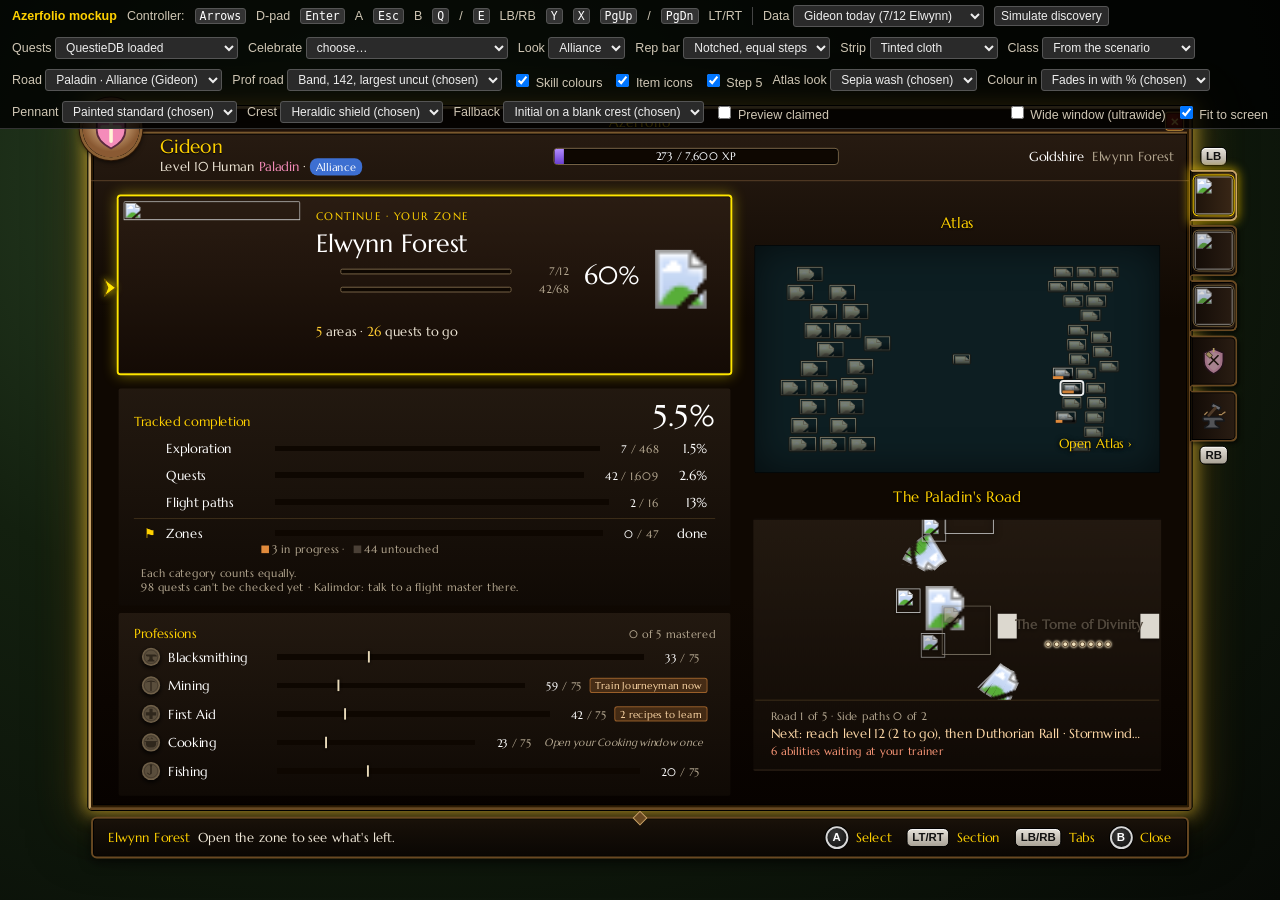
==== mockups/index.html @ a0bc27d3 "Phase 15 step 8: faction crests on the Reputation tab Owner chose the heraldic shield and the initia" ====
<!doctype html>
<html lang="en">
<head>
<meta charset="utf-8">
<meta name="viewport" content="width=device-width, initial-scale=1">
<title>Azerfolio Mockup</title>
<link rel="preconnect" href="https://fonts.googleapis.com">
<link href="https://fonts.googleapis.com/css2?family=Marcellus&display=swap" rel="stylesheet">
<link rel="stylesheet" href="style.css">
</head>
<body>
<div class="devbar">
  <strong>Azerfolio mockup</strong>
  <span>Controller:</span>
  <kbd>Arrows</kbd> D-pad <kbd>Enter</kbd> A <kbd>Esc</kbd> B <kbd>Q</kbd>/<kbd>E</kbd> LB/RB <kbd>Y</kbd> <kbd>X</kbd> <kbd>PgUp</kbd>/<kbd>PgDn</kbd> LT/RT
  <span class="sep"></span>
  <label>Data <select id="scenario">
    <option value="today">Gideon today (7/12 Elwynn)</option>
    <option value="almost">Gideon, 1 area left</option>
    <option value="veteran">Veteran (several zones done)</option>
    <option value="fresh">Brand-new character</option>
  </select></label>
  <button id="simulate">Simulate discovery</button>
  <label>Quests <select id="questMode"></select></label>
  <label>Celebrate <select id="celebrateSel">
    <option value="">choose…</option>
    <option value="explore">Area finished: Explored</option>
    <option value="quests">Every quest done</option>
    <option value="flights">Every flight path found</option>
    <option value="claim">Zone claimed</option>
    <option value="alert">Window closed: on-screen alert</option>
  </select></label>
  <label>Look <select id="lookSel"><option>Alliance</option><option>Horde</option></select></label>
  <label>Rep bar <select id="repBarSel"><option value="equal">Notched, equal steps</option><option value="true">Notched, true scale</option><option value="ladder">Ladder (round 2)</option></select></label>
  <label>Strip <select id="stripSel"><option value="cloth">Tinted cloth</option><option value="enamel">Tinted enamel</option><option value="line">Top line (round 1)</option></select></label>
  <label>Class <select id="classSel"><option value="data">From the scenario</option><option value="all">Every quest done</option><option value="unknown">Completion not known</option></select></label>
  <label>Road <select id="classRoad"></select></label>
  <label>Prof road <select id="profRoadSel"><option value="fit142">Band, 142, largest uncut (chosen)</option><option value="band">Band, 190, whole painting</option><option value="cover">Band, 190, cover (cut)</option><option value="old">Before: stat bar, 132</option></select></label>
  <label><input type="checkbox" id="profColours" checked> Skill colours</label>
  <label><input type="checkbox" id="profIcons" checked> Item icons</label>
  <label title="Phase 15 step 5: class steps by objective, folded Later / red Ready now, Gather zones by level"><input type="checkbox" id="step5" checked> Step 5</label>
  <label title="Phase 15 step 7: how an untouched Atlas zone looks">Atlas look <select id="atlasLookSel"><option value="sepia">Sepia wash (chosen)</option><option value="ink">Ink outline</option><option value="faded">Faded art</option><option value="grey">Before: grey photo</option></select></label>
  <label title="Phase 15 step 7: how colour comes in with the zone's %">Colour in <select id="atlasRampSel"><option value="ramp">Fades in with % (chosen)</option><option value="fill">Fills from the bottom</option><option value="step">All at once when touched</option></select></label>
  <label title="Phase 15 step 7: the claimed tile's mark">Pennant <select id="atlasPennantSel"><option value="painted">Painted standard (chosen)</option><option value="drawn">Drawn pennant</option><option value="text">Before: "Claimed"</option></select></label>
  <label title="Phase 15 step 8: faction crests on the Reputation tab, faction pages and the zone ledger">Crest <select id="crestSel"><option value="shield">Heraldic shield (chosen)</option><option value="seal">Enamel seal</option><option value="pennant">Hanging pennant</option><option value="before">Before: zone art</option></select></label>
  <label title="Phase 15 step 8: factions without a painted crest">Fallback <select id="crestFallbackSel"><option value="initial">Initial on a blank crest (chosen)</option><option value="kind">Place glyph on a blank crest</option></select></label>
  <label><input type="checkbox" id="claimPreview"> Preview claimed</label>
  <span class="right">
    <label><input type="checkbox" id="wideToggle"> Wide window (ultrawide)</label>
    <label><input type="checkbox" id="scaleToggle" checked> Fit to screen</label>
  </span>
</div>

<div class="stage" id="stage">
  <div class="window" id="window">
    <!-- Native Forever chrome (see DESIGN.md): PortraitFrameTemplate frame with portrait ring, title band
         and close button; the controller-focus glow; right-side tabs; a legend box below the frame. -->
    <div class="titlebar">
      <div class="portrait"><svg viewBox="0 0 64 64" aria-hidden="true"><defs><radialGradient id="pg" cx="50%" cy="40%"><stop offset="0" stop-color="#f6d6a8"/><stop offset="1" stop-color="#8a5a33"/></radialGradient></defs><circle cx="32" cy="32" r="32" fill="url(#pg)"/><path d="M32 12 L48 20 V34 C48 44 40 50 32 54 C24 50 16 44 16 34 V20 Z" fill="#f58cba" stroke="#5b2a3e" stroke-width="2"/><path d="M32 20 V46 M22 30 H42" stroke="#fff4d6" stroke-width="4" stroke-linecap="round"/></svg></div>
      <div class="title" id="winTitle">Azerfolio</div>
      <button class="close focusable" id="closeBtn" data-tip="<b>Close</b>Close Azerfolio." aria-label="Close">&#x2715;</button>
    </div>
    <header class="charheader">
      <div class="charinfo">
        <div class="charname" id="charName"></div>
        <div class="charline" id="charLine"></div>
      </div>
      <div class="xp"><div class="xpfill" id="xpFill"></div><span id="xpText"></span></div>
      <div class="charzone" id="charZone"></div>
    </header>

    <main class="content" id="content"></main>

    <nav class="sidetabs" id="tabs">
      <span class="glyph shoulder">LB</span>
      <button class="tab focusable" data-tab="overview" aria-label="Overview" data-tip="<b>Overview</b>Your progress at a glance.">
        <svg viewBox="0 0 40 40" aria-hidden="true"><rect x="5" y="7" width="30" height="26" rx="2" fill="#6b3d1e" stroke="#2a1608" stroke-width="2"/><path d="M20 10 C14 8 10 9 8 10 V30 C10 29 14 28 20 30 C26 28 30 29 32 30 V10 C30 9 26 8 20 10 Z" fill="#ead7ae" stroke="#5a3f24" stroke-width="1.5"/><path d="M20 10 V30" stroke="#8a6d2f" stroke-width="1.5"/><path d="M11 15 H17 M11 19 H17 M11 23 H16 M23 15 H29 M23 19 H29 M23 23 H28" stroke="#8a6d2f" stroke-width="1.2"/></svg>
      </button>
      <button class="tab focusable" data-tab="zones" aria-label="Zones" data-tip="<b>Zones</b>Every zone and its exploration.">
        <svg viewBox="0 0 40 40" aria-hidden="true"><path d="M6 10 L15 7 L25 10 L34 7 V30 L25 33 L15 30 L6 33 Z" fill="#d9c495" stroke="#4a3218" stroke-width="2" stroke-linejoin="round"/><path d="M15 7 V30 M25 10 V33" stroke="#8a6d2f" stroke-width="1.5"/><path d="M9 25 C13 20 17 24 21 18 C24 14 28 17 31 13" stroke="#9c4f17" stroke-width="2" fill="none" stroke-dasharray="3 2"/><circle cx="31" cy="13" r="2.5" fill="#c0392b"/></svg>
      </button>
      <button class="tab focusable" data-tab="reputation" aria-label="Reputation" data-tip="<b>Reputation</b>Every faction and how to raise it.">
        <svg viewBox="0 0 40 40" aria-hidden="true"><path d="M8 7 H32 L30 16 L33 33 L20 29 L7 33 L10 16 Z" fill="#7a1f1f" stroke="#2a0d08" stroke-width="2" stroke-linejoin="round"/><path d="M8 7 H32 L31 11 H9 Z" fill="#c9a24a" stroke="#4a3218" stroke-width="1"/><path d="M20 14 L25 19 L20 25 L15 19 Z" fill="#ffd24d" stroke="#6b4a10" stroke-width="1.2"/><path d="M11 30 L20 27 L29 30" stroke="#c9a24a" stroke-width="1.5" fill="none"/></svg>
      </button>
      <button class="tab focusable" data-tab="class" aria-label="Class" data-tip="<b>Class</b>Your class quest journey.">
        <svg viewBox="0 0 40 40" aria-hidden="true"><path d="M20 5 L32 10 V20 C32 28 26 33 20 36 C14 33 8 28 8 20 V10 Z" fill="#f58cba" stroke="#3a1424" stroke-width="2" stroke-linejoin="round"/><path d="M20 9 L28 12.5 V20 C28 26 24 29.5 20 32 C16 29.5 12 26 12 20 V12.5 Z" fill="#fff0d0" opacity=".25"/><path d="M14 13 L26 25 M26 13 L14 25" stroke="#2a1608" stroke-width="2"/><rect x="11" y="10" width="7" height="5" rx="1" transform="rotate(45 14.5 12.5)" fill="#e2bb4f" stroke="#4a3218"/><path d="M20 4 V9" stroke="#ffd24d" stroke-width="2"/></svg>
      </button>
      <button class="tab focusable" data-tab="professions" aria-label="Professions" data-tip="<b>Professions</b>Your professions: skill, ranks and recipes.">
        <svg viewBox="0 0 40 40" aria-hidden="true"><path d="M7 21 H27 C31 21 33 24 33 26 H22 V29 C22 31 25 32 27 33 V35 H9 V33 C11 32 14 31 14 29 V26 H9 C7 26 6 24 7 21 Z" fill="#6b6f78" stroke="#1d1f24" stroke-width="2" stroke-linejoin="round"/><path d="M19 4 L29 9 L27 13 L17 8 Z" fill="#8a8f99" stroke="#1d1f24" stroke-width="1.5"/><path d="M22 10 L14 19" stroke="#7a4a22" stroke-width="3.5" stroke-linecap="round"/><path d="M9 18 L12 15 M31 17 L34 15 M27 18 L30 18" stroke="#ffb347" stroke-width="1.6" stroke-linecap="round"/></svg>
      </button>
      <span class="glyph shoulder">RB</span>
    </nav>

    <footer class="legendbox">
      <div class="info" id="info"></div>
      <div class="hints" id="hints"></div>
    </footer>

    <div class="pointer" id="pointer" hidden><svg viewBox="0 0 16 22" aria-hidden="true"><path d="M2 2 L14 11 L2 20 L5.5 11 Z" fill="#ffe600" stroke="#6b5200" stroke-width="1.2" stroke-linejoin="round"/></svg></div>
    <div class="tooltip" id="tooltip" hidden></div>
    <div class="toast" id="toast" hidden></div>
  </div>
  <button class="reopen" id="reopen" hidden>Reopen Azerfolio (/azf)</button>
  <div class="gamealert" id="gamealert" hidden></div>
</div>

<script src="data.js"></script>
<script src="explored.js"></script>
<script src="atlas-rects.js"></script>
<script src="zone-art/index.js" onerror="window.AZF_ART = null"></script>
<script src="strip-art/paths.js" onerror="window.AZF_STRIP_PATHS = null"></script>
<script src="strip-art/roads.js" onerror="window.AZF_CLASS_ROADS = null"></script>
<script src="prof-data.js" onerror="window.AZF_PROFS = null"></script>
<script src="app.js"></script>
</body>
</html>
---- mockups/style.css ----
/* Azerfolio mockup, native Forever look (approved direction 2026-11-07).
   Chrome and colours are measured from the client's own frames (Reputation, WoWScrnShot_110726_165420);
   the Lua UI draws the real atlases listed in DESIGN.md. Fonts are web stand-ins for FRIZQT__. */
:root {
  --fs-xs: 12px; --fs-sm: 14px; --fs-md: 16px; --fs-lg: 20px; --fs-xl: 26px; --fs-xxl: 32px;
  --s1: 4px; --s2: 8px; --s3: 12px; --s4: 16px; --s6: 24px;
  --r-ctl: 4px; --r-card: 6px;

  /* Native frame (PortraitFrameTemplate, measured) */
  --frame-hi: #c9a46a;          /* bevel highlight */
  --frame-gold: #9b6d3c;        /* edge line */
  --frame-mid: #694922;
  --frame-dark: #2d1b03;
  --title-bg: #201209;          /* title band */
  --title-rule: #79582d;
  --pane: #0f0802;              /* UI-Character-Info-General-BG, centre */
  --pane-top: #2a1d13;          /* lighter top of the panes */
  --divider: #5a4128;           /* common-framedivider */
  --inset-edge: #4a3622;        /* common-insideframe */
  --row-head: #1f0e04;          /* common-button-list-collapseExpand */
  --row-head-edge: #6b4c2a;
  --row-hi: rgba(200, 196, 190, .22); /* row highlight (charactercreate linemouseover) */
  --bar-bg: #0e0701;            /* common-stat-bar-BG */
  --bar-edge: #7a6648;

  --wow-gold: #ffd100;          /* native gold text (1, 0.82, 0) */
  --focus: #ffe600;             /* GAMEPAD_SMARTNAV_CURSOR_COLOR */
  --white: #ffffff;
  --text: #f0e8d8;
  --dim: #b5a891;
  --faint: #8a7d68;

  /* State language */
  --st-complete: #ffcc33; --st-complete-2: #b8860b;
  --st-progress: #e08a3c; --st-progress-2: #9c4f17;
  --st-untouched: #4a4036; --st-untouched-light: #8f8270;
  --st-untracked: repeating-linear-gradient(45deg, #5b554c 0 5px, #3a362f 5px 10px);
  --grad-complete: linear-gradient(180deg, #fff3b0, var(--st-complete) 50%, var(--st-complete-2));
  --grad-progress: linear-gradient(180deg, #f5b56b, var(--st-progress) 55%, var(--st-progress-2));

  --alliance: #3d6fd1; --horde: #c0392b; --contested: #b08a2e; --unknown: #7d8794; --sanctuary: #3a8f6a; --fit: #4f9a3d;
  --font: "Marcellus", "Friz Quadrata", Georgia, serif;
  --win-w: 1160px;
}

* { box-sizing: border-box; }
html, body { margin: 0; height: 100%; }
body { background: radial-gradient(ellipse at 30% 20%, #2f4a2a 0%, #13200f 45%, #070a06 100%); color: var(--text); font-family: var(--font); overflow: hidden; }
button { font-family: inherit; }

/* ---------- Dev bar (mockup only) ---------- */
.devbar { position: fixed; top: 0; left: 0; right: 0; z-index: 50; display: flex; gap: 10px; align-items: center; flex-wrap: wrap;
  padding: 5px 12px; font: 12.5px "Segoe UI", sans-serif; background: rgba(0,0,0,.82); color: #cfc6b4; border-bottom: 1px solid #333; }
.devbar strong { color: var(--wow-gold); }
.devbar kbd { background: #333; border: 1px solid #555; border-radius: 3px; padding: 0 4px; font-size: 11.5px; color: #fff; }
.devbar .sep { width: 1px; height: 18px; background: #444; }
.devbar select, .devbar button { background: #2a2a2a; color: #eee; border: 1px solid #555; border-radius: 3px; font-size: 12px; padding: 2px 6px; cursor: pointer; }
.devbar .right { margin-left: auto; display: flex; gap: 10px; align-items: center; }
.stage { position: absolute; inset: 56px 0 0 0; display: flex; align-items: center; justify-content: center; }
.reopen { padding: 10px 16px; font: 16px var(--font); background: var(--title-bg); color: var(--wow-gold); border: 2px solid var(--frame-gold); border-radius: 6px; cursor: pointer; }

/* ---------- Window: PortraitFrameTemplate ---------- */
/* Edge: gold bevel line (3) + dark band (2), measured. Glow: gamepad-uiframemetal-largeportrait-focus,
   shown while the controller drives the window. */
.window { position: relative; width: var(--win-w); height: 740px; flex: none; display: grid; grid-template-rows: 24px 52px 1fr;
  background: linear-gradient(180deg, var(--pane-top) 0, var(--pane) 220px, var(--pane) 70%, #070200 100%);
  border: 3px solid var(--frame-gold); border-color: var(--frame-hi) var(--frame-mid) var(--frame-mid) var(--frame-hi); border-radius: 4px;
  box-shadow: inset 0 0 0 2px var(--frame-dark), inset 0 0 0 3px #000, 0 0 0 1px #000,
    0 0 18px 4px rgba(255, 214, 60, .55), 0 0 46px 10px rgba(255, 190, 40, .22), 0 20px 60px rgba(0,0,0,.8);
  transform-origin: center center; }
.window.compact { grid-template-rows: 24px 34px 1fr; }

.titlebar { position: relative; z-index: 6; display: flex; align-items: center; justify-content: center; height: 24px; margin: 2px 2px 0;
  background: var(--title-bg); border-bottom: 2px solid var(--title-rule); box-shadow: 0 1px 0 #000; }
.title { font: 15px var(--font); color: var(--wow-gold); text-shadow: 0 1px 1px #000; letter-spacing: .3px; }
/* RedButton-Exit: a small square red-gold close at the right end of the title band */
.close { position: absolute; right: 3px; top: 1px; width: 20px; height: 20px; padding: 0; cursor: pointer; display: grid; place-items: center;
  font-size: 12px; font-weight: 700; color: #ffd36b; background: radial-gradient(circle at 40% 35%, #b52a16, #5a0c04);
  border: 1px solid #d9a441; border-radius: 3px; box-shadow: inset 0 0 0 1px #3a0802; }
/* Portrait ring (UI-Frame-PortraitMetal-CornerTopLeft): overlaps the top-left corner */
.portrait { position: absolute; left: -14px; top: -14px; width: 66px; height: 66px; border-radius: 50%; overflow: hidden; z-index: 7;
  border: 3px solid #8a6034; box-shadow: 0 0 0 1px #2a1606, inset 0 0 0 1px #000, 0 2px 6px rgba(0,0,0,.7); background: #000; }
.portrait svg { width: 100%; height: 100%; display: block; }

/* Character strip (Azerfolio's own content, right of the portrait ring) */
.charheader { display: grid; grid-template-columns: auto 1fr auto; gap: var(--s6); align-items: center; padding: 0 var(--s4) 0 72px; overflow: hidden;
  border-bottom: 1px solid var(--divider); }
.charname { font: var(--fs-lg) var(--font); color: var(--wow-gold); line-height: 1.1; text-shadow: 0 1px 1px #000; }
.charline { font-size: var(--fs-sm); color: var(--text); }
.class-paladin { color: #f58cba; }
.xp { position: relative; height: 18px; width: 300px; justify-self: center; background: var(--bar-bg); border: 1px solid var(--bar-edge); border-radius: 4px; overflow: hidden; box-shadow: inset 0 0 0 1px #000; }
.xpfill { height: 100%; background: linear-gradient(180deg, #b48cff, #6a3fd0); }
.xp span { position: absolute; inset: 0; line-height: 16px; text-align: center; font-size: var(--fs-xs); color: #fff; text-shadow: 0 1px 1px #000; }
.charzone { text-align: right; font-size: var(--fs-sm); color: var(--dim); white-space: nowrap; }
.charzone b { font-weight: 400; color: var(--white); margin-right: var(--s2); }
.compact .charname, .compact .xp { display: none; }
.compact .charline::before { content: attr(data-name) "  ·  "; color: var(--wow-gold); }

/* ---------- Content panes ---------- */
.content { position: relative; overflow: hidden; margin: 0 5px 5px; color: var(--text); }
.scroll { position: absolute; inset: 0; overflow-y: auto; padding: var(--s4) var(--s6); scroll-behavior: smooth; }
/* MinimalScrollbar look */
.scroll::-webkit-scrollbar { width: 10px; }
.scroll::-webkit-scrollbar-track { background: rgba(0,0,0,.45); border-left: 1px solid #2a1d12; }
.scroll::-webkit-scrollbar-thumb { background: linear-gradient(90deg, #5a4128, #9b7a4a, #5a4128); border-radius: 5px; border: 2px solid rgba(0,0,0,.6); }
/* Section header: gold text with a fading bronze rule */
h2.section { font: var(--fs-md) var(--font); color: var(--wow-gold); margin: var(--s6) 0 var(--s2); display: flex; align-items: center; gap: var(--s3); text-shadow: 0 1px 1px #000; }
h2.section::after { content: ""; flex: 1; height: 1px; background: linear-gradient(90deg, var(--divider), transparent); }
h2.section:first-child { margin-top: 0; }
h2.section small { font-size: var(--fs-xs); color: var(--dim); }
.note { font-size: var(--fs-xs); color: var(--dim); font-style: italic; }
/* Inset panel (common-insideframe) */
.inset, .counter, .zonegroup, .activity, .minimap { background: rgba(0,0,0,.32); border: 1px solid var(--inset-edge); border-radius: var(--r-card); box-shadow: inset 0 1px 0 rgba(255,255,255,.04); }

/* ---------- State language ---------- */
.pips { display: flex; flex-wrap: wrap; gap: 3px; }
.pip { width: 10px; height: 10px; border-radius: 50%; background: var(--st-untouched); border: 1px solid rgba(0,0,0,.6); }
.pip.on { background: radial-gradient(circle at 35% 30%, #fff1a8, var(--st-complete) 45%, var(--st-complete-2)); border-color: #5a3f10; box-shadow: 0 0 4px rgba(255,204,51,.6); }
.pips.lg .pip { width: 14px; height: 14px; }
.pips.sm .pip { width: 8px; height: 8px; }
.pips.light .pip:not(.on) { background: var(--st-untouched-light); }
.pip.new { animation: pipPop .9s ease-out; }
@keyframes pipPop { 0% { transform: scale(2.2); box-shadow: 0 0 16px #fff6b0; } 100% { transform: scale(1); } }

/* Progress bar: common-stat-bar (dark well, bronze edge, rounded) */
.bar { position: relative; height: 12px; background: var(--bar-bg); border: 1px solid var(--bar-edge); border-radius: 4px; overflow: hidden; box-shadow: inset 0 0 0 1px #000; }
.bar > i { position: absolute; inset: 1px auto 1px 1px; background: var(--grad-progress); border-radius: 2px; }
.bar.complete > i { background: var(--grad-complete); }
.bar.unknown { background: var(--st-untracked); }
.bar.small { height: 9px; }

.stack { display: flex; gap: 2px; height: 12px; border-radius: 4px; overflow: hidden; background: #000; border: 1px solid var(--bar-edge); }
.stack i { display: block; height: 100%; }
.stack .c { background: var(--grad-complete); } .stack .p { background: var(--grad-progress); } .stack .u { background: #3d342a; }
.legend { display: flex; gap: var(--s3); flex-wrap: wrap; font-size: var(--fs-xs); color: var(--dim); }
.legend span { display: inline-flex; align-items: center; gap: var(--s1); }
.legend i { width: 12px; height: 12px; border-radius: 3px; display: inline-grid; place-items: center; border: 1px solid rgba(0,0,0,.6); font-style: normal; font-size: 9px; color: #3a2405; font-weight: 900; }
.legend .c { background: var(--st-complete); } .legend .c::after { content: "✓"; }
.legend .p { background: linear-gradient(90deg, var(--st-progress) 55%, var(--st-untouched) 55%); }
.legend .u { background: var(--st-untouched); } .legend .x { background: var(--st-untracked); }

.levelbar { position: relative; height: 8px; background: #2e261e; border: 1px solid #000; border-radius: 4px; }
.levelbar .range { position: absolute; top: 0; bottom: 0; background: #8a7348; border-radius: 4px; }
.levelbar .range.fit { background: #5aa548; }
.levelbar .me { position: absolute; top: -4px; width: 3px; height: 14px; background: #fff; border: 1px solid #000; border-radius: 2px; }

.fac { display: inline-flex; align-items: center; font-size: var(--fs-xs); padding: 0 6px; border-radius: 8px; color: #fff; white-space: nowrap; line-height: 18px; }
.fac.Alliance { background: var(--alliance); } .fac.Horde { background: var(--horde); } .fac.Contested { background: var(--contested); } .fac.Unknown { background: var(--unknown); } .fac.Sanctuary { background: var(--sanctuary); }
.fittag { font-size: var(--fs-xs); color: #fff; background: var(--fit); padding: 0 6px; border-radius: 8px; line-height: 18px; white-space: nowrap; }
.ribbon { position: absolute; top: var(--s2); left: -4px; z-index: 2; padding: 2px 12px 2px 8px; font: var(--fs-xs) var(--font); letter-spacing: .5px; text-transform: uppercase; color: #fff;
  background: linear-gradient(180deg, #4f9a3d, #2e6b22); box-shadow: 0 2px 4px rgba(0,0,0,.5); clip-path: polygon(0 0, 100% 0, 92% 50%, 100% 100%, 0 100%); }
.emblem { width: 30px; height: 30px; border-radius: 50%; background: radial-gradient(circle at 40% 35%, #fff3b0, #d4a017 60%, #7a5608); border: 2px solid #3a2405; display: grid; place-items: center; color: #3a2405; font-weight: 900; box-shadow: 0 0 10px rgba(255,209,0,.8); }

/* ---------- Overview (fits one screen) ---------- */
.overview { display: grid; grid-template-columns: 1.5fr 1fr; gap: var(--s6); }
.overview h2.section { margin-top: var(--s4); }
.col { display: flex; flex-direction: column; min-width: 0; }
.hero { display: grid; grid-template-columns: 190px 1fr auto; text-align: left; padding: 0; overflow: hidden; cursor: pointer; height: 164px;
  background: linear-gradient(180deg, #2a1c12, #140b05); color: var(--white); border: 1px solid var(--row-head-edge); border-radius: var(--r-card); box-shadow: inset 0 0 0 1px #000; }
.hero .art > :is(svg, img) { width: 100%; height: 100%; display: block; }
.hero .body { padding: var(--s3) var(--s4); display: flex; flex-direction: column; gap: var(--s2); min-width: 0; }
.hero .kicker { font-size: var(--fs-xs); color: var(--wow-gold); letter-spacing: 1px; text-transform: uppercase; }
.hero .zname { font: var(--fs-xl) var(--font); line-height: 1.05; }
.hero .left { font-size: var(--fs-sm); color: var(--text); }
.hero .left b { color: var(--st-complete); font-weight: 400; }
.hero .go { margin-top: auto; display: inline-flex; gap: var(--s2); align-items: center; font-size: var(--fs-sm); color: var(--wow-gold); }
.hero .score { padding: var(--s3) var(--s4) var(--s3) 0; display: flex; flex-direction: column; justify-content: center; align-items: flex-end; }
.hero .score b { font: var(--fs-xxl) var(--font); color: var(--white); line-height: 1; font-weight: 400; }
.hero .score span { font-size: var(--fs-xs); color: var(--dim); margin-top: var(--s1); }
.hero.done { border-color: var(--wow-gold); }
.goal { display: flex; gap: var(--s3); align-items: center; margin-top: var(--s3); padding: var(--s2) var(--s3); border-radius: var(--r-card); text-align: left; cursor: pointer; width: 100%;
  background: linear-gradient(90deg, rgba(255,209,0,.12), rgba(0,0,0,.25)); border: 1px solid var(--row-head-edge); border-left: 3px solid var(--st-complete-2); color: var(--text); font-size: var(--fs-sm); }
.goal b { font-weight: 400; color: var(--white); }
.goal .flag { font-size: var(--fs-xs); letter-spacing: 1px; text-transform: uppercase; color: var(--wow-gold); white-space: nowrap; }
.counter { display: block; width: 100%; text-align: left; padding: var(--s2) var(--s3); cursor: pointer; color: var(--text); }
.counter + .counter { margin-top: var(--s2); }
.counter h4 { margin: 0 0 var(--s2); display: flex; justify-content: space-between; align-items: baseline; font: var(--fs-sm) var(--font); color: var(--wow-gold); font-weight: 400; }
.counter h4 b { font: var(--fs-lg) var(--font); color: var(--white); }
.counter h4 b small { font-size: var(--fs-xs); color: var(--dim); }
.counter .legend { margin-top: var(--s2); }
.minimap { display: block; width: 100%; text-align: left; cursor: pointer; padding: var(--s3); color: var(--text); }
.minimap .grids { display: grid; grid-template-columns: 1fr 1fr; gap: var(--s4); }
.minimap .mg { display: grid; grid-template-columns: repeat(4, 1fr); grid-auto-rows: 10px; gap: 2px; }
.minimap .mg i { border-radius: 2px; background: #3d342a; border: 1px solid rgba(0,0,0,.6); }
.minimap .mg i.complete { background: var(--st-complete); border-color: #7a5608; }
.minimap .mg i.progress { background: linear-gradient(90deg, var(--st-progress) var(--p), #3d342a var(--p)); border-color: #5a2f0c; }
.minimap .mg i.here { outline: 2px solid var(--white); outline-offset: 0; }
.minimap .cap { display: flex; justify-content: space-between; margin-top: var(--s2); font-size: var(--fs-xs); color: var(--dim); }
.minimap .cap b { color: var(--wow-gold); font-weight: 400; }
.zonegroup { padding: var(--s2) var(--s3); }
.zonegroup + .zonegroup { margin-top: var(--s2); }
.zonegroup header { display: flex; justify-content: space-between; align-items: baseline; gap: var(--s3); margin-bottom: var(--s2); }
.zonegroup header b { font: var(--fs-md) var(--font); color: var(--white); font-weight: 400; }
.zonegroup header .why { font-size: var(--fs-xs); color: var(--dim); font-style: italic; }
.chips { display: flex; flex-wrap: wrap; gap: var(--s2); align-items: center; }
/* Small native button (common-button-square-gray look) */
.areachip { padding: 3px 10px; border-radius: var(--r-ctl); border: 1px solid #5f5141; background: linear-gradient(180deg, #2e261d, #1a140e); color: var(--text); font: var(--fs-sm) var(--font); cursor: pointer; box-shadow: inset 0 1px 0 rgba(255,255,255,.06); }
.areachip::before { content: "○ "; color: var(--st-progress); }
.activity { padding: var(--s2) var(--s3); }
.spark { display: grid; grid-template-columns: repeat(14, 1fr); gap: 3px; align-items: end; height: 36px; margin: var(--s2) 0 2px; }
.spark i { display: block; background: linear-gradient(180deg, var(--st-complete), var(--st-progress-2)); border-radius: 2px 2px 0 0; min-height: 2px; }
.spark i.zero { background: #3d342a; }
.sparklabels { display: flex; justify-content: space-between; font-size: var(--fs-xs); color: var(--dim); }
.sparklabels b { color: var(--white); font-weight: 400; }
.milestone { display: grid; grid-template-columns: 20px 1fr auto; gap: var(--s2); align-items: center; padding: var(--s1) 0; border-top: 1px solid rgba(255,255,255,.07); font-size: var(--fs-sm); }
.milestone:first-of-type { margin-top: var(--s2); }
.milestone b { font-weight: 400; color: var(--white); }
.milestone .icon { width: 20px; height: 20px; border-radius: 50%; background: radial-gradient(circle at 40% 35%, #ffe27a, #b07d10); border: 1px solid #5a3f10; display: grid; place-items: center; color: #3a2405; font-size: var(--fs-xs); }
.milestone.big .icon { background: radial-gradient(circle at 40% 35%, #fff6c8, #ffcc33 50%, #8a5a00); box-shadow: 0 0 8px rgba(255,204,51,.8); }
.milestone .txt { overflow: hidden; text-overflow: ellipsis; white-space: nowrap; }
.milestone time { font-size: var(--fs-xs); color: var(--dim); white-space: nowrap; }

/* ---------- Zones toolbar ---------- */
.toolbar { display: flex; gap: var(--s2); align-items: center; flex-wrap: wrap; padding: var(--s2) var(--s4); border-bottom: 1px solid var(--divider); background: rgba(0,0,0,.28); }
.seg { display: flex; border: 1px solid #5f5141; border-radius: var(--r-ctl); overflow: hidden; }
.seg button { background: linear-gradient(180deg, #2e261d, #1a140e); color: var(--text); border: 0; border-right: 1px solid #3d3328; padding: var(--s1) 9px; font: var(--fs-sm) var(--font); cursor: pointer; }
.seg button:last-child { border-right: 0; }
.seg button.on { background: linear-gradient(180deg, #5a3d1c, #3b2817); color: var(--wow-gold); box-shadow: inset 0 0 0 1px #9b6d3c; }
/* Dropdown (common-dropdown-textholder + a-button) */
.select { background: linear-gradient(180deg, #1c140d, #0d0805); color: var(--text); border: 1px solid #5f5141; border-radius: var(--r-ctl); padding: var(--s1) var(--s2); font: var(--fs-sm) var(--font); cursor: pointer; display: inline-flex; gap: var(--s1); align-items: center; }
.select b { color: var(--wow-gold); font-weight: 400; }
.select .arr { display: inline-grid; place-items: center; width: 16px; height: 16px; margin-left: 2px; border-radius: 3px; background: linear-gradient(180deg, #6b4a1c, #3b2810); border: 1px solid #b08a4a; color: var(--wow-gold); font-size: 10px; }
.search { display: inline-flex; align-items: center; gap: var(--s1); background: #0b0603; border: 1px solid #5f5141; border-radius: var(--r-ctl); padding: 2px var(--s2); color: var(--text); font: var(--fs-sm) var(--font); cursor: text; }
.search input { border: 0; outline: 0; background: transparent; font: inherit; width: 80px; color: var(--white); }
.search input::placeholder { color: var(--faint); }
.toolbar .spacer { flex: 1; }
.viewtoggle { display: flex; border: 1px solid #5f5141; border-radius: var(--r-ctl); overflow: hidden; }
.viewtoggle button { background: linear-gradient(180deg, #2e261d, #1a140e); color: var(--dim); border: 0; padding: var(--s1) var(--s3); font: var(--fs-sm) var(--font); cursor: pointer; }
.viewtoggle button.on { background: linear-gradient(180deg, #5a3d1c, #3b2817); color: var(--wow-gold); }
/* Owner (2026-11-14): the Zones and Reputation toolbars use the game's red panel buttons (as the
   Professions tab); the selected one keeps the hover highlight. The search box stays dark. */
.toolbar .seg, .toolbar .viewtoggle { border: 0; overflow: visible; gap: 4px; }
.toolbar .seg button, .toolbar .viewtoggle button, .toolbar .select, .toolbar .btn {
  background: linear-gradient(180deg, #8a2414, #4a0f08); color: var(--wow-gold); border: 1px solid #c99a4a; border-radius: var(--r-ctl);
  box-shadow: inset 0 0 0 1px #2a0602, 0 1px 2px #000; padding: 3px 8px; font: var(--fs-sm) var(--font); }
.toolbar .seg button:hover, .toolbar .seg button.on, .toolbar .viewtoggle button:hover, .toolbar .viewtoggle button.on,
.toolbar .select:hover, .toolbar .btn:hover {
  background: linear-gradient(180deg, #b23a22, #6a1a0e); box-shadow: inset 0 0 0 1px #2a0602, inset 0 0 8px rgba(255,220,140,.55), 0 1px 2px #000; color: #ffe9a8; }
.toolbar .select b { color: #fff; }
/* Phase 15 step 2 (review R11, owner chose A over text tabs): the selected toolbar button is
   pressed in (the button's own Down look), bright gold text and border, and a 2 px gold underline;
   hover only lights a button, it never looks selected. */
body :is(.toolbar .seg button, .toolbar .viewtoggle button, .pvtab.btn) { position: relative; }
body :is(.toolbar .seg button, .toolbar .viewtoggle button, .pvtab.btn):hover:not(.on) {
  background: linear-gradient(180deg, #a03020, #5a150b); box-shadow: inset 0 0 0 1px #2a0602, inset 0 0 6px rgba(255,220,140,.3), 0 1px 2px #000; color: #ffe9a8; }
body :is(.toolbar .seg button, .toolbar .viewtoggle button, .pvtab.btn).on {
  background: linear-gradient(180deg, #3a0a04, #5a160c); color: #ffd100; border-color: #ffd100;
  box-shadow: inset 0 2px 4px rgba(0,0,0,.75), inset 0 0 0 1px #2a0602; }
body :is(.toolbar .seg button, .toolbar .viewtoggle button, .pvtab.btn).on::after {
  content: ""; position: absolute; left: 4px; right: 4px; bottom: -5px; height: 2px; background: #ffd100; box-shadow: 0 0 4px rgba(255,209,0,.6); border-radius: 1px; }
.count { font-size: var(--fs-xs); color: var(--dim); }
.flyout { position: absolute; z-index: 25; min-width: 180px; padding: var(--s1); background: linear-gradient(180deg, #1c140d, #0b0603); border: 2px solid var(--frame-gold); border-radius: var(--r-card); box-shadow: 0 8px 24px rgba(0,0,0,.7); display: flex; flex-direction: column; gap: 2px; }
.flyout button { text-align: left; background: transparent; color: var(--text); border: 1px solid transparent; border-radius: var(--r-ctl); padding: var(--s2) var(--s3); font: var(--fs-sm) var(--font); cursor: pointer; }
.flyout button.on { color: var(--wow-gold); }
.flyout button.on::before { content: "✓ "; }

/* ---------- Zones catalogue ---------- */
/* Group header: common-button-list-collapseExpand row with gold text, sticky */
.group-h { position: sticky; top: calc(-1 * var(--s4) + 4px); z-index: 4; margin: var(--s4) 0 var(--s2); padding: 5px var(--s3);
  font: var(--fs-md) var(--font); color: var(--wow-gold); display: flex; align-items: center; gap: var(--s3);
  background: linear-gradient(180deg, #2a1608, var(--row-head)); border: 1px solid var(--row-head-edge); border-radius: 5px; box-shadow: 0 0 0 4px var(--pane), inset 0 1px 0 rgba(255,220,150,.08); }
.group-h:first-child { margin-top: 0; }
.group-h small { margin-left: auto; font-size: var(--fs-xs); color: var(--dim); }
.group-h::after { content: "−"; color: var(--wow-gold); font-size: var(--fs-md); }
.grid { display: grid; grid-template-columns: repeat(auto-fill, minmax(240px, 1fr)); gap: var(--s4); }
.zcard { position: relative; text-align: left; padding: 0; background: linear-gradient(180deg, #1f160e, #120b06); color: var(--white); border: 1px solid #5a4128; border-radius: var(--r-card); cursor: pointer; display: flex; flex-direction: column; transition: transform .12s; box-shadow: inset 0 0 0 1px #000; }
.zcard .art { position: relative; aspect-ratio: 16 / 5; overflow: hidden; border-radius: 5px 5px 0 0; }
.zcard .art svg, .zart { width: 100%; height: 100%; display: block; transition: filter .2s; }
.zart { object-fit: cover; object-position: center 50%; }
.zcard .badge { position: absolute; top: var(--s2); right: var(--s2); }
.zcard .body { padding: var(--s2) var(--s3) var(--s3); display: flex; flex-direction: column; gap: var(--s2); }
.zcard .top { display: flex; justify-content: space-between; align-items: baseline; gap: var(--s2); }
.zcard .name { font: var(--fs-md) var(--font); white-space: nowrap; overflow: hidden; text-overflow: ellipsis; }
.zcard .pct { font: var(--fs-md) var(--font); }
.zcard .meta { font-size: var(--fs-xs); color: var(--dim); display: flex; gap: var(--s2); align-items: center; }
.zcard .meta .n { margin-left: auto; }
.zcard.untouched .art > :is(svg, img) { filter: grayscale(.85) brightness(.7); }
.zcard.untouched .name { color: var(--dim); }
.zcard.progress { border-color: #9c5a24; box-shadow: inset 0 0 0 1px #000, inset 0 -3px 0 var(--st-progress); }
.zcard.progress .pct { color: var(--st-progress); }
.zcard.complete { border-color: var(--wow-gold); box-shadow: 0 0 12px rgba(255,209,0,.4); }
.zcard.complete .pct { color: var(--st-complete); }
.zcard.complete .art::after { content: ""; position: absolute; inset: 0; background: linear-gradient(115deg, transparent 35%, rgba(255,240,180,.45) 50%, transparent 65%); animation: shine 3.5s infinite; }
@keyframes shine { 0% { transform: translateX(-100%); } 60%, 100% { transform: translateX(100%); } }
.zcard.untracked .art > :is(svg, img) { filter: grayscale(1) brightness(.55); }
.zcard.untracked .art::before { content: ""; position: absolute; inset: 0; background: var(--st-untracked); opacity: .35; z-index: 1; }
.artlabel { position: absolute; right: 6px; bottom: 3px; font-size: 9px; color: rgba(255,255,255,.5); letter-spacing: .5px; z-index: 2; }

/* List rows: plain text rows on the pane; highlight bar when focused or selected (native list look) */
.rows { display: flex; flex-direction: column; gap: 2px; }
.zrow { display: grid; grid-template-columns: 64px 1.3fr 120px 1.6fr 56px; gap: var(--s3); align-items: center; text-align: left;
  background: transparent; color: var(--white); border: 0; border-left: 3px solid transparent; border-radius: var(--r-ctl); padding: var(--s1) var(--s3) var(--s1) var(--s1); cursor: pointer; font: var(--fs-sm) var(--font); }
.zrow .thumb { width: 64px; height: 36px; border-radius: 3px; overflow: hidden; box-shadow: 0 0 0 1px #000, 0 0 0 2px #4a3622; }
.zrow .thumb > :is(svg, img) { width: 100%; height: 100%; display: block; }
.zrow .zname { font: var(--fs-md) var(--font); display: flex; gap: var(--s2); align-items: center; }
.zrow .lv { display: flex; flex-direction: column; gap: 3px; font-size: var(--fs-xs); color: var(--dim); }
.zrow .pctcol { text-align: right; font: var(--fs-sm) var(--font); }
.zrow .areas { display: flex; flex-direction: column; gap: 2px; }
.zrow.untouched .thumb > :is(svg, img) { filter: grayscale(.85) brightness(.75); }
.zrow.untouched { color: var(--dim); }
.zrow.progress { border-left-color: var(--st-progress); }
.zrow.progress .pctcol { color: var(--st-progress); }
.zrow.complete { border-left-color: var(--st-complete); background: rgba(255,209,0,.07); }
.zrow.complete .pctcol { color: var(--st-complete); }
.zrow.complete .pctcol::before { content: "✓ "; }
.zrow.untracked { color: var(--faint); }
.zrow.untracked .thumb { background: var(--st-untracked); }
.zrow.untracked .thumb > :is(svg, img) { opacity: .35; }
.zrow.selected { background: var(--row-hi); }
.empty { text-align: center; padding: 60px 20px; color: var(--dim); }
.empty b { display: block; font: var(--fs-lg) var(--font); color: var(--wow-gold); margin-bottom: var(--s2); font-weight: 400; }

/* ---------- Atlas (Zones view): a dark map table ---------- */
.atlasview { display: grid; grid-template-columns: 1fr 1fr; gap: var(--s6); }
.continent h3 { margin: 0 0 var(--s2); font: var(--fs-md) var(--font); color: var(--wow-gold); font-weight: 400; }
.cgrid { display: grid; grid-template-columns: repeat(4, 1fr); grid-auto-rows: 34px; gap: var(--s1); padding: var(--s3); border-radius: var(--r-card);
  background: radial-gradient(ellipse at 50% 45%, #2a1f15, #120b06); border: 1px solid var(--inset-edge); box-shadow: inset 0 0 24px rgba(0,0,0,.7); }
.tile { position: relative; border-radius: var(--r-ctl); border: 1px solid #5f5141; font: var(--fs-sm)/15px var(--font); color: var(--text); cursor: pointer;
  padding: 0 var(--s2); overflow: hidden; text-align: left; background: #2b231b; transition: transform .12s; display: flex; align-items: center; }
.tile > i { position: absolute; inset: 0 auto 0 0; background: var(--grad-progress); opacity: .8; }
.tile > span { position: relative; text-shadow: 0 1px 1px #000; }
.tile.complete { background: var(--grad-complete); border-color: #7a5608; color: #2a1802; }
.tile.complete > span { text-shadow: none; }
.tile.complete > span::before { content: "✓ "; }
.tile.untouched { color: var(--dim); }
.tile.dim { opacity: .3; }
.tile.here { box-shadow: 0 0 0 2px var(--white); }
.tile.here > span::after { content: " ●"; font-size: 9px; vertical-align: middle; }
.unplaced { margin-top: var(--s3); display: flex; gap: var(--s2); flex-wrap: wrap; align-items: center; font-size: var(--fs-xs); color: var(--dim); }
.unplaced .tile { width: 130px; height: 30px; line-height: 28px; display: inline-block; }
.atlasfoot { margin-top: var(--s3); display: flex; justify-content: space-between; align-items: center; color: var(--dim); }

/* ---------- Zone detail ---------- */
.detail { position: absolute; inset: 0; display: grid; grid-template-rows: 124px 1fr; }
.detail-hero { position: relative; border-bottom: 2px solid var(--frame-mid); overflow: hidden; box-shadow: 0 1px 0 #000; }
.detail-hero > :is(svg, img) { width: 100%; height: 100%; display: block; }
.detail-hero .shade { position: absolute; inset: 0; background: linear-gradient(90deg, rgba(10,6,2,.85) 0%, rgba(10,6,2,.55) 45%, rgba(10,6,2,.25)); }
.detail-hero .back { position: absolute; top: var(--s2); left: var(--s6); z-index: 2; }
.detail-hero .info { position: absolute; left: var(--s6); right: var(--s6); bottom: var(--s3); display: grid; grid-template-columns: 1fr auto; gap: var(--s6); align-items: end; color: var(--white); }
.detail-hero h1 { margin: 0; font: var(--fs-xxl) var(--font); color: var(--wow-gold); text-shadow: 0 2px 4px #000; line-height: 1.1; font-weight: 400; }
.detail-hero .sub { font-size: var(--fs-sm); display: flex; gap: var(--s2); align-items: center; flex-wrap: wrap; }
.detail-hero .scorebox { text-align: right; display: flex; flex-direction: column; align-items: flex-end; gap: var(--s1); }
.detail-hero .bigpct { font: var(--fs-xxl) var(--font); text-shadow: 0 2px 4px #000; line-height: 1; }
.detail-hero .bigpct small { font-size: var(--fs-sm); color: var(--text); margin-left: var(--s2); }
/* Native red-gold panel button (128-RedButton) */
.btn { background: linear-gradient(180deg, #8a2414, #4a0f08); color: var(--wow-gold); border: 1px solid #c99a4a; border-radius: var(--r-ctl); padding: var(--s1) var(--s3); font: var(--fs-sm) var(--font); cursor: pointer; box-shadow: inset 0 0 0 1px #2a0602, 0 1px 2px #000; }
.btn.dark { background: linear-gradient(180deg, #2e261d, #1a140e); border-color: #8a7348; }
.detail-body { position: relative; display: grid; grid-template-columns: 1fr 440px; min-height: 0; }
.detail-body > .scroll { position: relative; inset: auto; height: 100%; }
.checklist { display: grid; grid-template-columns: 1fr 1fr; gap: var(--s2) var(--s3); }
.check { display: grid; grid-template-columns: 20px 1fr; gap: var(--s2); align-items: center; text-align: left; padding: var(--s2) var(--s3); border-radius: var(--r-ctl); cursor: pointer; font: var(--fs-sm) var(--font); }
.check .mark { width: 20px; height: 20px; border-radius: 50%; display: grid; place-items: center; font-size: var(--fs-xs); }
.check.todo { background: linear-gradient(180deg, #241a11, #160e08); border: 1px solid #6b4a28; color: var(--white); }
.check.todo .mark { border: 2px dashed var(--st-progress); }
.check.done { background: transparent; border: 1px solid transparent; color: var(--faint); }
.check.done .mark { background: radial-gradient(circle at 40% 35%, #ffe27a, #b07d10); color: #3a2405; border: 1px solid #5a3f10; }
.check.new { animation: flashNew 1.6s ease-out; }
/* Quest section (Phase 9 step 4): a major heading with the counts, a bar, the coverage note,
   then the To do / Locked / Not counted / Done / Not for this character sections. */
.majorhead { display: flex; align-items: baseline; gap: var(--s3); margin: var(--s6) 0 var(--s2); padding-top: var(--s4); border-top: 1px solid var(--divider); }
.majorhead h2 { margin: 0; font: var(--fs-lg) var(--font); color: var(--wow-gold); font-weight: 400; text-shadow: 0 1px 2px #000; }
.qscore { margin-left: auto; display: flex; align-items: baseline; gap: var(--s3); font-size: var(--fs-sm); color: var(--dim); }
.qscore b { font: var(--fs-lg) var(--font); color: var(--st-progress); font-weight: 400; }
.qbar { height: 8px; background: var(--bar-bg); border: 1px solid var(--bar-edge); border-radius: 2px; overflow: hidden; margin-bottom: var(--s2); }
.qbar i { display: block; height: 100%; background: var(--grad-progress); }
.qnote { font-size: var(--fs-xs); color: var(--dim); line-height: 1.5; }
.majorhead:first-child { margin-top: 0; padding-top: 0; border-top: 0; }
.majorhead .cicon, .catbar .cicon, .mline .cicon { display: inline-grid; place-items: center; width: 18px; height: 18px; border-radius: 50%; border: 1px solid var(--frame-gold); color: var(--wow-gold); font-size: 11px; flex: none; }
.qfoot .btn { white-space: nowrap; flex: none; }
.qfoot { display: flex; align-items: center; justify-content: space-between; gap: var(--s3); margin-top: var(--s4); padding-top: var(--s2); border-top: 1px solid var(--divider); }
/* Quest difficulty (the client's quest colours) */
.d-red { --qd: #ff2020; } .d-orange { --qd: #ff8040; } .d-yellow { --qd: #ffff00; } .d-green { --qd: #40c040; } .d-grey { --qd: #9d9d9d; }
.readygrid { display: grid; grid-template-columns: repeat(3, minmax(0, 1fr)); gap: var(--s2); }
.qchip { display: flex; align-items: center; gap: var(--s2); padding: 6px var(--s2); background: linear-gradient(180deg, #241a11, #160e08); border: 1px solid #6b4a28; border-radius: var(--r-ctl); color: var(--white); font: var(--fs-sm) var(--font); text-align: left; cursor: pointer; min-width: 0; }
.qchip .lvl { flex: none; width: 24px; height: 20px; display: grid; place-items: center; border-radius: 3px; background: #0e0701; border: 1px solid var(--qd); color: var(--qd); font-size: var(--fs-xs); }
.qchip .qn { white-space: nowrap; overflow: hidden; text-overflow: ellipsis; }
.story { margin: var(--s2) 0 var(--s3); }
.story.inner { margin: 0 0 var(--s2) var(--s6); }
.shead { display: flex; align-items: baseline; gap: var(--s3); font-size: var(--fs-sm); margin-bottom: var(--s1); }
.shead .sname { color: var(--white); }
.shead .scount { font-size: var(--fs-xs); color: var(--dim); }
.shead .scount b { color: var(--st-progress); font-weight: 400; }
.track { position: relative; display: flex; align-items: flex-start; width: max-content; max-width: 100%; }
.track:not(.singles)::before { content: ""; position: absolute; left: 38px; right: 38px; top: 15px; height: 2px; background: #5a4128; }
.track.singles { flex-wrap: wrap; row-gap: var(--s2); }
.tcol { display: flex; flex-direction: column; gap: var(--s1); width: 76px; flex: none; }
.qnode { position: relative; display: flex; flex-direction: column; align-items: center; gap: 2px; padding: 4px 2px; width: 76px; background: none; border: 1px solid transparent; border-radius: var(--r-ctl); cursor: pointer; font: var(--fs-xs) var(--font); color: var(--text); }
.qnode .dot { width: 22px; height: 22px; border-radius: 50%; display: grid; place-items: center; font-size: 11px; background: #1a120b; border: 2px solid var(--st-untouched-light); color: var(--st-untouched-light); }
.qnode .nl { line-height: 1.2; text-align: center; display: -webkit-box; -webkit-line-clamp: 2; -webkit-box-orient: vertical; overflow: hidden; }
.qnode.k-ready .dot { background: var(--grad-progress); border-color: var(--qd); box-shadow: 0 0 6px rgba(224,138,60,.6); }
.qnode.k-ready .nl { color: var(--white); }
.qnode.k-done .dot { background: radial-gradient(circle at 40% 35%, #ffe27a, #b07d10); border-color: #5a3f10; color: #3a2405; }
.qnode.k-done .nl { color: var(--faint); }
.qnode.k-locked .nl, .qnode.k-unknown .nl { color: var(--dim); }
.qnode.k-unavailable { opacity: .55; }
.storyfold { display: flex; align-items: center; gap: var(--s2); width: 100%; padding: 6px var(--s3); margin-bottom: var(--s1); background: transparent; border: 1px solid transparent; border-radius: var(--r-ctl); color: var(--faint); font: var(--fs-sm) var(--font); text-align: left; cursor: pointer; }
.storyfold .mark { width: 20px; height: 20px; border-radius: 50%; display: grid; place-items: center; font-size: var(--fs-xs); background: radial-gradient(circle at 40% 35%, #ffe27a, #b07d10); color: #3a2405; }
.storyfold .scount { margin-left: auto; font-size: var(--fs-xs); color: var(--dim); }
.storyfold .arr { width: 16px; text-align: center; color: var(--dim); }
.focused:is(.qnode, .qchip, .storyfold) { background-image: linear-gradient(90deg, rgba(220,215,205,.08), rgba(220,215,205,.28) 12%, rgba(220,215,205,.28) 88%, rgba(220,215,205,.08)); box-shadow: 0 0 0 1px rgba(255,230,0,.55); }
.focusinfo .state.k-ready { color: var(--st-progress); }
.focusinfo .state.k-done { color: var(--st-complete); }
.focusinfo .state:is(.k-locked, .k-unknown, .k-unavailable) { color: var(--dim); }
.focusinfo .facts { font-size: var(--fs-sm); color: var(--dim); }
/* Zone completion: per-category bars and the medallion (spec §7.7) */
.catbars { display: flex; flex-direction: column; gap: 4px; }
.catbar { display: grid; grid-template-columns: 18px 1fr 52px; gap: var(--s2); align-items: center; }
.catbar .cicon { width: 16px; height: 16px; font-size: 10px; }
.catbar .ctrack { height: 6px; background: var(--bar-bg); border: 1px solid var(--bar-edge); border-radius: 2px; overflow: hidden; }
.catbar .ctrack i { display: block; height: 100%; background: var(--grad-progress); }
.catbar.complete .ctrack i { background: var(--grad-complete); }
.catbar.complete .cicon { background: var(--st-complete); color: #3a2405; border-color: var(--st-complete-2); }
.catbar .cn { font-size: var(--fs-xs); color: var(--dim); text-align: right; }
.catbars.sm { gap: 2px; }
.catbars.sm .catbar { grid-template-columns: 16px 1fr 46px; }
.catbars.sm .ctrack { height: 5px; }
.catbar.na { min-height: 16px; }
.zrow .catbars { flex-direction: row; gap: var(--s3); width: 100%; }
.zrow .catbar { flex: 1 1 0; min-width: 0; grid-template-columns: 16px 1fr auto; gap: 6px; }
.medal { position: relative; flex: none; }
.medal svg { width: 100%; height: 100%; display: block; }
.medal .ring-bg { fill: none; stroke: rgba(0,0,0,.55); }
.medal .ring { fill: none; stroke: var(--st-progress); stroke-linecap: round; }
.medal .ring.complete { stroke: var(--st-complete); }
.medal .ring.untouched { stroke: transparent; }
.medal .mpct { position: absolute; inset: 0; display: grid; place-items: center; font: var(--fs-lg) var(--font); color: var(--white); text-shadow: 0 1px 3px #000; }
.medal.complete { border-radius: 50%; box-shadow: 0 0 18px rgba(255,204,51,.55); }
.medal.complete .mpct { color: var(--st-complete); font-size: var(--fs-xl); }
.detail-hero .scorebox { flex-direction: row; align-items: center; gap: var(--s3); padding: var(--s1) var(--s1) var(--s1) var(--s3); border-radius: 60px 56px 56px 60px; background: rgba(10,6,2,.62); }
.mlegend { display: flex; flex-direction: column; gap: 3px; font-size: var(--fs-xs); text-shadow: 0 1px 2px #000; }
.mline { display: flex; align-items: center; gap: 6px; color: var(--text); justify-content: flex-end; }
.mline .cicon { width: 16px; height: 16px; font-size: 10px; background: rgba(0,0,0,.5); }
.mline b { color: var(--white); font-weight: 400; }
.mline.complete b { color: var(--st-complete); }
.mline small { color: var(--dim); font-size: var(--fs-xs); }
.mline.off { color: var(--dim); }
/* Zone dashboard (Zone Detail overview) and category pages */
.detail-body.dash, .detail-body.full { grid-template-columns: 1fr; }
.dashgrid { display: grid; grid-template-columns: 300px 1fr; gap: var(--s6); align-items: stretch; min-height: 100%; }
.standard { display: flex; flex-direction: column; align-items: center; justify-content: center; gap: var(--s1); padding: var(--s4); border-radius: var(--r-card);
  background: radial-gradient(ellipse at 50% 40%, rgba(255,209,0,.08), transparent 65%), linear-gradient(180deg, rgba(0,0,0,.15), rgba(0,0,0,.35)); border: 1px solid var(--inset-edge); }
.standard svg { width: 100%; max-width: 220px; height: auto; max-height: 300px; }
.standard .spct { font: var(--fs-xxl) var(--font); color: var(--white); text-shadow: 0 2px 4px #000; line-height: 1; }
.standard.complete .spct { color: var(--st-complete); }
.standard .scap { font-size: var(--fs-sm); color: var(--dim); text-align: center; }
.standard.complete .scap { color: var(--wow-gold); }
.standard .snote { font-size: var(--fs-xs); color: var(--faint); text-align: center; font-style: italic; max-width: 240px; }
.tiles { display: flex; flex-direction: column; gap: var(--s3); }
.ctile { position: relative; display: flex; flex-direction: column; gap: var(--s2); text-align: left; padding: var(--s3) var(--s4); border-radius: var(--r-card); cursor: pointer;
  background: linear-gradient(180deg, #241a11, #140c06); border: 1px solid #6b4a28; color: var(--text); font: var(--fs-sm) var(--font); }
.ctile.complete { border-color: var(--st-complete-2); box-shadow: inset 0 0 0 1px rgba(255,204,51,.25); }
.ctile.na, .ctile.inert { background: rgba(0,0,0,.18); border-color: #3a2e22; cursor: default; }
.ctile .thead { display: flex; align-items: baseline; gap: var(--s2); }
.ctile .thead .cicon { align-self: center; }
.ctile .tname { font-size: var(--fs-md); color: var(--wow-gold); }
.ctile .tcount { margin-left: auto; font-size: var(--fs-lg); color: var(--white); }
.ctile .tcount small { font-size: var(--fs-sm); color: var(--dim); }
.ctile .tpct { width: 52px; text-align: right; font-size: var(--fs-lg); color: var(--st-progress); }
.ctile.complete .tpct { color: var(--st-complete); }
.ctile .tbar { height: 8px; background: var(--bar-bg); border: 1px solid var(--bar-edge); border-radius: 2px; overflow: hidden; }
.ctile .tbar i { display: block; height: 100%; background: var(--grad-progress); }
.ctile.complete .tbar i { background: var(--grad-complete); }
.ctile .tbody { display: flex; flex-direction: column; gap: var(--s1); }
.ctile .tline { font-size: var(--fs-sm); color: var(--text); }
.ctile .tline b { color: var(--white); font-weight: 400; }
.ctile .tline b[class*="d-"] { color: var(--qd); }
.ctile .dim, .ctile .tline.dim { color: var(--dim); }
.ctile .tstats { display: flex; gap: var(--s4); font-size: var(--fs-sm); color: var(--dim); }
.ctile .tstats b { color: var(--white); font-weight: 400; font-size: var(--fs-md); }
.ctile .tstats b.hot { color: var(--st-progress); }
.ctile .fnode { margin-right: var(--s3); color: var(--dim); }
.ctile .fnode.on { color: var(--st-complete); }
.ctile .topen { position: absolute; right: var(--s4); bottom: var(--s3); font-size: var(--fs-xs); color: var(--dim); display: flex; align-items: center; gap: 6px; }
.ctile .pips { margin: 2px 0; }
.focused.ctile { box-shadow: 0 0 0 2px rgba(255,230,0,.75), 0 0 14px rgba(255,230,0,.25); }
.detail.paged { grid-template-rows: 96px 1fr; }
.detail-hero .crumb { font-size: var(--fs-lg); color: var(--text); }
.detail-hero .pagescore { font: var(--fs-lg) var(--font); color: var(--text); display: flex; align-items: baseline; gap: var(--s3); }
.detail-hero .pagescore b { font: var(--fs-xxl) var(--font); color: var(--white); font-weight: 400; }
/* War banner (zone standard) */
.standard { position: relative; overflow: hidden; }
.standard .sbg { position: absolute; inset: 0; z-index: 0; }
.standard .sbg > :is(img, svg) { width: 100%; height: 100%; object-fit: cover; display: block; filter: saturate(.7) brightness(.42) blur(1.5px); transform: scale(1.06); }
.standard::after { content: ""; position: absolute; inset: 0; z-index: 0; background: radial-gradient(ellipse at 50% 45%, transparent 30%, rgba(8,5,2,.85) 100%); pointer-events: none; }
.standard > :not(.sbg) { position: relative; z-index: 1; }
.standard svg.warbanner { max-width: 230px; max-height: 320px; overflow: visible; }
.standard.untouched .sbg > * { filter: grayscale(.8) brightness(.35) blur(1.5px); }
.warbanner .hoist { animation: hoist 1.6s cubic-bezier(.22, .9, .25, 1) both; }
@keyframes hoist { from { transform: translateY(var(--drop)); } }
.warbanner .flutter { transform-box: view-box; transform-origin: 52px 30px; animation: flutter 3.2s ease-in-out infinite; }
@keyframes flutter { 0%, 100% { transform: skewY(0deg) scaleX(1); } 35% { transform: skewY(-1.6deg) scaleX(.985); } 70% { transform: skewY(.8deg) scaleX(.995); } }
.warbanner .tassel { transform-box: fill-box; transform-origin: 50% 0; animation: swing 2.4s ease-in-out infinite; }
@keyframes swing { 0%, 100% { transform: rotate(4deg); } 50% { transform: rotate(-5deg); } }
.warbanner .rays { transform-box: view-box; transform-origin: 114px 110px; animation: spin 30s linear infinite; }
@keyframes spin { to { transform: rotate(360deg); } }
.warbanner .spark { transform-box: fill-box; transform-origin: center; animation: twinkle 1.9s ease-in-out infinite; }
@keyframes twinkle { 0%, 100% { opacity: 0; transform: scale(.3); } 50% { opacity: 1; transform: scale(1); } }
.warbanner.mini .flutter { animation-duration: 4s; }
.zcard .badge.claimed { width: 30px; height: 38px; filter: drop-shadow(0 2px 3px #000); }
.zcard .badge.claimed svg { width: 100%; height: 100%; }
/* ---- Design round 2 (owner, 2026-11-08): painted standard, taller header, frame kit, icons ---- */
.detail:not(.paged) { grid-template-rows: 196px 1fr; }
.detail-hero .zscore { text-align: right; display: flex; flex-direction: column; align-items: flex-end; gap: 6px; padding: var(--s2) var(--s3);
  background: radial-gradient(ellipse at 70% 60%, rgba(10,6,2,.7), rgba(10,6,2,0) 75%); }
.detail-hero .zpct { font: 44px var(--font); line-height: 1; color: var(--white); text-shadow: 0 2px 6px #000; }
.detail-hero .zscore.progress .zpct { color: #ffd9a8; }
.detail-hero .zscore.complete .zpct { color: var(--st-complete); }
.detail-hero .zcats { display: flex; gap: var(--s4); font-size: var(--fs-sm); color: var(--text); text-shadow: 0 1px 2px #000; }
.detail-hero .zcats span { display: inline-flex; align-items: center; gap: 6px; }
.detail-hero .zcats .complete { color: var(--st-complete); }
.detail-hero .znote { font-size: var(--fs-xs); color: var(--dim); text-shadow: 0 1px 2px #000; }
.dashgrid { grid-template-columns: 236px 1fr; }
.standard { padding: 0; justify-content: flex-end; }
.standard svg.painted { position: absolute; inset: 8px; width: calc(100% - 16px); height: calc(100% - 16px); max-width: none; max-height: none; z-index: 1; }
.hero .score.mini svg.painted { position: static; inset: auto; }
/* Round 3 motion: the cloth sways, pivoting at the crossbar (an in-game Rotation animation);
   motes drift up and fade; claimed: slow rays and a glint on the finial. */
/* No cloth sway: the game's Rotation animation misbehaved on these textures (2026-11-08); the
   cloth stays still and streamers drift sideways (a Translation, as in game). */
.warbanner.painted .flutter2 { animation: none; }
.warbanner.painted .streamer { animation: none !important; } /* still, as in game (the drift misbehaved there) */
@keyframes sway { 0%, 100% { transform: rotate(0deg); } 30% { transform: rotate(-1.4deg); } 70% { transform: rotate(1deg); } }
.warbanner.painted .mote { animation: mote linear infinite; }
@keyframes mote { 0% { transform: translateY(0); opacity: 0; } 15% { opacity: .9; } 100% { transform: translateY(-150px); opacity: 0; } }
.warbanner.painted .prays { transform-box: view-box; transform-origin: 110px 150px; animation: spin 40s linear infinite; }
.warbanner.painted .glint { transform-box: fill-box; transform-origin: center; animation: twinkle 2.6s ease-in-out infinite; }
.standard .sbg .sbgi { position: absolute; inset: 0; transition: filter 1.2s ease-out; }
.standard .sbg .sbgi > :is(img, svg) { width: 100%; height: 100%; object-fit: cover; display: block; transform: scale(1.06); filter: none; }
/* Round 3 layout: three square tiles in a row, Next up below. */
.dashright { display: flex; flex-direction: column; gap: var(--s4); min-width: 0; }
.tiles.row3 { display: grid; grid-template-columns: repeat(3, minmax(0, 1fr)); gap: var(--s4); }
.tiles.row3 .ctile { min-height: 168px; padding: var(--s3); gap: 6px; }
.tiles.row3 .ctile .thead { flex-wrap: wrap; row-gap: 2px; }
.tiles.row3 .ctile .tcount { margin-left: 0; order: 3; flex-basis: 100%; font-size: var(--fs-xl); }
.tiles.row3 .ctile .tpct { order: 2; margin-left: auto; width: auto; }
.tiles.row3 .ctile .tstats { flex-direction: column; gap: 0; }
.tiles.row3 .ctile .tline { font-size: var(--fs-xs); }
.tiles.row3 .ctile .topen { right: var(--s3); bottom: var(--s2); }
.tiles.row3 .ctile .pips { flex-wrap: wrap; }
.nextup { position: relative; padding: 0 var(--s2) var(--s2); }
.nextup .plate { height: 40px; display: flex; align-items: center; justify-content: center; margin: 0 -8px var(--s2);
  border: solid transparent; border-width: 0 64px; border-image: url(chrome-art/plate-header.png) 0 19% fill / 0 64px stretch; }
.nextup .plate span { font: var(--fs-md) var(--font); color: var(--wow-gold); text-shadow: 0 1px 2px #000; }
.nextup .nlist { display: grid; grid-template-columns: repeat(auto-fill, minmax(260px, 1fr)); gap: 6px var(--s3); }
.nextup .nitem { display: grid; grid-template-columns: 22px 1fr; grid-template-rows: auto auto; column-gap: var(--s2); align-items: center; text-align: left;
  padding: 6px var(--s2); background: linear-gradient(180deg, rgba(36,26,17,.85), rgba(16,10,5,.9)); border: 1px solid #3a2e22; border-radius: var(--r-ctl);
  color: var(--white); font: var(--fs-sm) var(--font); cursor: pointer; }
.nextup .nitem img.cimg { grid-row: span 2; }
.nextup .nname { white-space: nowrap; overflow: hidden; text-overflow: ellipsis; }
.nextup .nname[class*="d-"] { color: var(--qd); }
.nextup .nsub { font-size: var(--fs-xs); color: var(--dim); }
.nextup .nempty { text-align: center; color: var(--dim); font-size: var(--fs-sm); padding: var(--s3); }
/* Zone reputation (Phase 11, round 2): a ledger under Next up, one line per faction. Not a
   completion category, so no state colours: the client's reaction colours (FACTION_BAR_COLORS). */
.repsec { position: relative; padding: 0 var(--s2) var(--s2); }
.rephead { display: flex; align-items: baseline; gap: var(--s3); padding: 0 var(--s1) 4px; margin-bottom: 6px; border-bottom: 1px solid rgba(255,209,0,.28); }
.rephead span { font: var(--fs-md) var(--font); color: var(--wow-gold); text-shadow: 0 1px 2px #000; }
.rephead small { margin-left: auto; font-size: var(--fs-xs); color: var(--faint); font-style: italic; }
.repsec .flist { display: flex; flex-direction: column; gap: 4px; }
.frep { --rt: #ffd24d; display: grid; grid-template-columns: minmax(0, 1fr) 76px 216px 120px; column-gap: var(--s3); align-items: center; text-align: left;
  padding: 5px var(--s3); min-height: 32px; background: linear-gradient(180deg, rgba(36,26,17,.85), rgba(16,10,5,.9)); border: 1px solid #3a2e22; border-radius: var(--r-ctl);
  color: var(--white); font: var(--fs-sm) var(--font); cursor: pointer; }
.frep.r1, .frep.r2 { --rt: #ff7a5c; } .frep.r3 { --rt: #ff8a3d; } .frep.r4 { --rt: #ffd24d; } .frep.r5, .frep.r6, .frep.r7, .frep.r8 { --rt: #4cd964; }
.frep .fwho { display: flex; flex-wrap: wrap; align-items: baseline; column-gap: var(--s3); row-gap: 0; min-width: 0; }
.frep .fname { white-space: nowrap; overflow: hidden; text-overflow: ellipsis; }
.frep .freact { color: var(--rt); text-shadow: 0 1px 1px #000; }
.frep .ftags { display: inline-flex; flex-wrap: wrap; column-gap: var(--s3); font-size: var(--fs-xs); }
.frep .ftags .unmet { color: var(--dim); font-style: italic; }
.frep .ftags .war { color: #ff5a4a; }
.frep .ftags .rival { color: #d9b77a; }
.frep .fnum { font-size: var(--fs-xs); color: var(--text); text-align: right; white-space: nowrap; }
.frep.unmet .fname { color: var(--text); }
/* The reaction ladder: eight equal steps in the reaction colours; the current step is taller. */
.ladder { display: grid; grid-template-columns: repeat(8, 1fr); gap: 2px; align-items: center; }
.ladder i { --c: #e6b300; position: relative; height: 8px; background: var(--bar-bg); border: 1px solid var(--bar-edge); border-radius: 2px; overflow: hidden; }
.ladder i.r1, .ladder i.r2 { --c: #cc4d38; } .ladder i.r3 { --c: #bf4500; } .ladder i.r4 { --c: #e6b300; } .ladder i.r5, .ladder i.r6, .ladder i.r7, .ladder i.r8 { --c: #00991a; }
.ladder i b { position: absolute; inset: 0 auto 0 0; background: linear-gradient(180deg, color-mix(in srgb, var(--c), #fff 25%), var(--c) 55%, color-mix(in srgb, var(--c) 70%, #000)); }
.ladder i.cur { height: 14px; border-color: color-mix(in srgb, var(--c), #fff 30%); box-shadow: 0 0 6px color-mix(in srgb, var(--c) 60%, transparent); }
.frep.unmet .ladder b { opacity: .55; }
.focused.frep { background-image: linear-gradient(90deg, rgba(220,215,205,.08), rgba(220,215,205,.28) 12%, rgba(220,215,205,.28) 88%, rgba(220,215,205,.08)); box-shadow: 0 0 0 1px rgba(255,230,0,.55); }
/* Painted ladder (art/prompts.md "Reputation ladder"), when process-art has produced the pieces:
   a bronze step housing per step, filled with the pale metal tinted by the reaction colour. */
body.repstep .ladder i { height: 14px; border: solid transparent; border-width: 2px 3px; border-radius: 0;
  border-image: url(chrome-art/frame-step.png) var(--step-slice, 20% 12%) fill / 2px 3px stretch; background: var(--bar-bg); background-clip: padding-box; }
body.repstep .ladder i.cur { height: 18px; box-shadow: none; filter: drop-shadow(0 0 4px color-mix(in srgb, var(--c) 70%, transparent)); }
body.repstep .ladder i b { inset: 0 auto 0 0; }
/* Multiply darkens (the pale fill isn't pure white), so the painted fill takes brighter tints
   of the same reaction colours; in Lua the same values go to SetVertexColor. */
body.repfill .ladder i.r1, body.repfill .ladder i.r2 { --c: #f0644a; } body.repfill .ladder i.r3 { --c: #f07018; }
body.repfill .ladder i.r4 { --c: #ffd21e; } body.repfill .ladder i.r5, body.repfill .ladder i.r6, body.repfill .ladder i.r7, body.repfill .ladder i.r8 { --c: #22d046; }
body.repfill .ladder i b { background: url(chrome-art/bar-fill-white.png) left center / auto 100% repeat-x, var(--c); background-blend-mode: multiply; }
body.repdiv .rephead { position: relative; border-bottom-color: transparent; padding-bottom: 8px; }
body.repdiv .rephead::after { content: ""; position: absolute; left: 0; right: 0; bottom: -4px; height: 12px; background: url(chrome-art/divider.png) center / 100% 100% no-repeat; pointer-events: none; }
/* Round 3: the notched reputation bar. A gilded housing (frame-bar) over a dark well; the fill
   runs through each reaction's colour (bar-fill-white tinted) up to your standing; notches with
   small gold diamond caps where the reaction changes, the next one lit; a bright marker at your
   position. Not completion language: no gold fill, no %. */
.repbar { --h: 22px; position: relative; display: block; height: var(--h); background: #0e0701; border: 1px solid #5a4128; border-radius: 3px; }
body.chrome .repbar { border: solid transparent; border-width: 6px 14px; border-radius: 0;
  border-image: url(chrome-art/frame-bar.png) var(--bar-slice) / 6px 14px stretch; background-clip: padding-box; }
.repbar .rtrack { position: absolute; inset: 0; width: auto; height: auto; margin: 0; padding: 0; background: none; }
.repbar i { --c: #ffd21e; position: absolute; top: 0; bottom: 0;
  background: url(chrome-art/bar-fill-white.png) left center / auto 100% repeat-x, var(--c); background-blend-mode: multiply; }
.repbar i.r1, .repbar i.r2, .repbar em.r1, .repbar em.r2 { --c: #f0644a; } .repbar i.r3, .repbar em.r3 { --c: #f07018; }
.repbar i.r4, .repbar em.r4 { --c: #ffd21e; }
.repbar i.r5, .repbar i.r6, .repbar i.r7, .repbar i.r8, .repbar em.r5, .repbar em.r6, .repbar em.r7, .repbar em.r8 { --c: #22d046; }
.frep.unmet .repbar i { opacity: .55; }
.repbar u { position: absolute; top: -4px; bottom: -4px; width: 2px; margin-left: -1px; background: linear-gradient(180deg, #8a6a1c, #3a2a10 50%, #8a6a1c); box-shadow: 0 0 0 1px rgba(0,0,0,.55); z-index: 1; }
.repbar u::before, .repbar u::after { content: ""; position: absolute; left: 50%; width: 5px; height: 5px; margin-left: -2.5px; transform: rotate(45deg); background: #8a6a1c; box-shadow: 0 0 0 1px rgba(0,0,0,.6); }
.repbar u::before { top: -3px; } .repbar u::after { bottom: -3px; }
.repbar u.past { background: linear-gradient(180deg, #c9a24a, #5a4120 50%, #c9a24a); } .repbar u.past::before, .repbar u.past::after { background: #c9a24a; }
.repbar u.next { background: linear-gradient(180deg, #ffe08a, #b88a2a 50%, #ffe08a); } .repbar u.next::before, .repbar u.next::after { background: #ffe08a; box-shadow: 0 0 5px rgba(255,220,120,.9); }
.repbar em { --c: #fff; position: absolute; top: -3px; bottom: -3px; width: 3px; margin-left: -1.5px; background: #fff; border-radius: 1px; z-index: 2;
  box-shadow: 0 0 0 1px rgba(0,0,0,.7), 0 0 7px 1px var(--c); }
.repsum .repbar { --h: 24px; }
#detailpane .repsec .frep { grid-template-columns: minmax(0, 1fr) 64px 148px 92px; column-gap: var(--s2); } /* wide split: narrower pane */
/* A faction's page: the summary line, then the quests here that raise it. */
.repsum.frep { cursor: default; margin-bottom: var(--s3); grid-template-columns: minmax(0, 1fr) 76px 260px 220px; padding: var(--s2) var(--s3); }
.repsum .fname { font-size: var(--fs-md); }
.rivalnote { margin: 0 0 var(--s3); color: #d9b77a; font-style: normal; }
.qchip.repq .amt { margin-left: auto; flex: none; font-size: var(--fs-xs); color: var(--dim); }
.qchip.repq.later .qn { color: var(--dim); }
/* ---- Reputation tab (Phase 12 proposal): the ledger for every faction, then a faction page. ---- */
.rephdr { position: relative; }
.repdist { display: grid; grid-template-columns: repeat(8, minmax(0, 1fr)) auto; gap: 4px; align-items: stretch; padding: var(--s2) var(--s6); border-bottom: 1px solid var(--divider); background: rgba(0,0,0,.18); }
.repdist .dcell { --c: #ffd21e; position: relative; display: flex; align-items: center; justify-content: center; gap: 6px; padding: 5px 4px 5px; min-height: 44px;
  border: 1px solid #4a3622; border-top: 3px solid var(--c); border-radius: 2px;
  background: linear-gradient(180deg, color-mix(in srgb, var(--c) 16%, transparent), rgba(0,0,0,.25)); font-size: var(--fs-xs); color: var(--text); }
.repdist .dtxt { display: flex; flex-direction: column; align-items: flex-start; line-height: 1.15; min-width: 0; }
.repdist .dcell b { font: var(--fs-lg) var(--font); color: var(--white); font-weight: 400; line-height: 1.1; }
.repdist .dcell.zero .dtxt, .repdist .dcell.zero .demb { opacity: .38; }
.repdist .dcell.zero .demb { filter: grayscale(.8); }
.repdist .dcell.zero { border-top-color: color-mix(in srgb, var(--c) 40%, #2a1d12); }
.repdist .dcell.r1, .repdist .dcell.r2 { --c: #f0644a; } .repdist .dcell.r3 { --c: #f07018; } .repdist .dcell.r4 { --c: #ffd21e; }
.repdist .dcell.r5, .repdist .dcell.r6, .repdist .dcell.r7 { --c: #22d046; } .repdist .dcell.r8 { --c: #ffc933; }
/* Reaction emblems: painted rep-<reaction> pieces, or stand-in glyphs in the same climbing metals. */
.demb { flex: none; width: 32px; height: 32px; object-fit: contain; filter: drop-shadow(0 1px 1px #000); }
.demb.standin { display: grid; place-items: center; font-size: 22px; line-height: 1; -webkit-background-clip: text; background-clip: text; color: transparent; }
.demb.m1 { background-image: linear-gradient(180deg, #6a4a3a, #2a1a14 60%, #7a3a1c); }  /* rusty black iron */
.demb.m2 { background-image: linear-gradient(180deg, #8a8580, #3a3632 60%, #5a5550); }  /* dark iron */
.demb.m3 { background-image: linear-gradient(180deg, #a07a4a, #5a3e20 60%, #7a5a34); }  /* worn bronze */
.demb.m4 { background-image: linear-gradient(180deg, #c99a5a, #7a5428 60%, #a8783e); }  /* bronze */
.demb.m5 { background-image: linear-gradient(180deg, #f0c080, #a06a30 60%, #d89a54); }  /* polished bronze */
.demb.m6 { background-image: linear-gradient(180deg, #f4f4f8, #9aa0aa 60%, #d0d4dc); }  /* silver */
.demb.m7 { background-image: linear-gradient(180deg, #ffffff, #b8c0cc 55%, #eef2f8); }  /* bright silver */
.demb.m8 { background-image: linear-gradient(180deg, #fff2b0, #e0a020 55%, #ffd860); filter: drop-shadow(0 0 4px rgba(255,200,60,.7)); } /* gold */
/* Painted plaque (frame-plaque) when it exists; the reaction colour stays on the top edge. */
body.plaque .repdist .dcell { border: solid transparent; border-width: 5px 7px; border-radius: 0;
  border-image: url(chrome-art/frame-plaque.png) var(--plaque-slice, 14% 8%) fill / 5px 7px stretch; background: none; }
body.plaque .repdist .dcell::before { content: ""; position: absolute; left: 4px; right: 4px; top: 0; height: 3px; background: var(--c); box-shadow: 0 0 6px color-mix(in srgb, var(--c) 60%, transparent); }
body.plaque .repdist .dcell.zero::before { opacity: .35; }
/* Round 2 (owner: "don't like the bare background"): the plaque's inside is a painted fill,
   tinted with the reaction colour instead of the line along the top. One colourless painted
   piece (plaque-fill-cloth or plaque-fill-enamel, art/prompts.md) multiplied by the colour,
   like bar-fill-white; in Lua SetVertexColor. Dark enough that white numbers read; edges
   vignetted so the bronze frame stays the edge. Empty cells: the tint fades to grey.
   CSS stand-ins below until the art exists. */
body:is(.strip-cloth, .strip-enamel) .repdist .dcell::before { display: none; }
body:is(.strip-cloth, .strip-enamel) .repdist .dcell { --t: color-mix(in srgb, var(--c) 46%, #140c06); }
body:is(.strip-cloth, .strip-enamel) .repdist .dcell.zero { --t: color-mix(in srgb, var(--c) 12%, #1a140e); }
body:is(.strip-cloth, .strip-enamel) .repdist .dcell .dtxt b { text-shadow: 0 1px 2px #000, 0 0 6px rgba(0,0,0,.8); }
body:is(.strip-cloth, .strip-enamel) .repdist .dcell .dtxt { color: #e8dcc4; text-shadow: 0 1px 2px #000; }
/* Cloth stand-in: a fine woven heraldic damask (diagonal weave + small diamond motif), tinted. */
body.strip-cloth .repdist .dcell { background:
    radial-gradient(ellipse at 50% 45%, transparent 35%, rgba(0,0,0,.55) 100%),
    radial-gradient(circle at 50% 50%, rgba(255,255,255,.07) 0 2px, transparent 2.5px) 0 0 / 12px 12px,
    radial-gradient(circle at 50% 50%, rgba(0,0,0,.18) 0 2px, transparent 2.5px) 6px 6px / 12px 12px,
    repeating-linear-gradient(45deg, rgba(255,255,255,.035) 0 1px, transparent 1px 3px),
    repeating-linear-gradient(-45deg, rgba(0,0,0,.12) 0 1px, transparent 1px 3px),
    var(--t); background-clip: padding-box; }
/* Enamel stand-in: glossy fired enamel, a soft highlight top left, mottled depth, darker rim. */
body.strip-enamel .repdist .dcell { background:
    radial-gradient(ellipse at 30% 15%, rgba(255,255,255,.22), transparent 45%),
    radial-gradient(circle at 75% 70%, rgba(0,0,0,.25), transparent 40%),
    radial-gradient(circle at 20% 80%, rgba(255,255,255,.06), transparent 30%),
    radial-gradient(ellipse at 50% 50%, transparent 40%, rgba(0,0,0,.6) 100%),
    linear-gradient(180deg, color-mix(in srgb, var(--t), #fff 10%), var(--t) 60%, color-mix(in srgb, var(--t), #000 30%));
  background-clip: padding-box; }
/* Painted fills, when process-art has produced them. */
body.strip-cloth.fill-cloth .repdist .dcell { background: radial-gradient(ellipse at 50% 45%, transparent 35%, rgba(0,0,0,.5) 100%),
    url(chrome-art/plaque-fill-cloth.png) center / cover, var(--t); background-blend-mode: normal, multiply, normal; background-clip: padding-box; }
body.strip-enamel.fill-enamel .repdist .dcell { background: radial-gradient(ellipse at 50% 50%, transparent 40%, rgba(0,0,0,.5) 100%),
    url(chrome-art/plaque-fill-enamel.png) center / cover, var(--t); background-blend-mode: normal, multiply, normal; background-clip: padding-box; }
/* Exalted is gold (owner, 2026-11-09: gold isn't only for completion; important non-completable
   states may use it). Overrides the green of Friendly and up for reaction 8 only. */
.frep.r8 { --rt: #ffd24d; }
.repbar i.r8, .repbar em.r8, .repbar b.ghost.r8 { --c: #ffc933 !important; }
.freact-big.r8 { color: #ffd24d !important; }
.reach b.r8 { color: #ffd24d; }
.repdist .dsum { display: flex; flex-direction: column; justify-content: center; gap: 2px; padding-left: var(--s4); font-size: var(--fs-sm); color: var(--text); white-space: nowrap; }
.repdist .dsum b { color: var(--wow-gold); font-weight: 400; }
.frep.tabrow { grid-template-columns: 56px minmax(0, 1fr) 76px 260px 128px; min-height: 40px; padding: 4px var(--s3) 4px 4px; }
.fthumb { width: 56px; height: 30px; border-radius: 3px; overflow: hidden; box-shadow: 0 0 0 1px #000, 0 0 0 2px #4a3622; display: block; }
.fthumb > :is(svg, img) { width: 100%; height: 100%; display: block; object-fit: cover; }
.fthumb.glyph-k { display: grid; place-items: center; background: radial-gradient(circle at 50% 40%, #3b2c1c, #120b05); color: #c9a24a; font-size: 16px; }
.frep.unmet .fthumb > :is(svg, img) { filter: grayscale(.7) brightness(.7); }
.frep.selected { background: var(--row-hi); }
.frep .ftags .gain { color: #7ee08a; }
.frep .ftags .watch { color: var(--wow-gold); }
.repsplit { grid-template-columns: 640px 1fr; }
.repsplit .frep.tabrow { grid-template-columns: 44px minmax(0, 1fr) 64px 148px 96px; column-gap: var(--s2); }
.repsplit .fthumb { width: 44px; height: 26px; }
.repsplit .tabrow .ftags .rival { display: none; } /* the page says it; the narrow list would wrap to three lines */
/* Phase 15 step 8: faction crests (dev bar "Crest", "Fallback"). Painted crests are square
   images with the shape inside; the blank fallback draws the same shape in CSS (bronze edge,
   dark field, a cream mark). Sizes: tab row 36, wide split 30, ledger 24, page banner 72. */
.crest { position: relative; display: inline-grid; place-items: center; flex: none; width: 36px; height: 36px; }
.crest img { width: 100%; height: 100%; display: block; filter: drop-shadow(0 1px 2px #000); }
.crest.unmet img { filter: grayscale(.75) brightness(.72) drop-shadow(0 1px 2px #000); }
.crest.c-ledger { width: 24px; height: 24px; align-self: center; margin-right: calc(-1 * var(--s1)); }
.crest.c-hero { width: 72px; height: 72px; }
.repsplit .crest.c-row { width: 30px; height: 30px; }
.frep.tabrow.crested { grid-template-columns: 36px minmax(0, 1fr) 76px 260px 128px; }
.repsplit .frep.tabrow.crested { grid-template-columns: 30px minmax(0, 1fr) 64px 148px 96px; }
.frep .fwho:has(.crest) { align-items: center; }
.fherotitle { display: flex; align-items: center; gap: var(--s4); min-width: 0; }
/* The blank: the chosen shape, unpainted. */
.crest.blank { --shape: polygon(4% 4%, 96% 4%, 96% 46%, 88% 72%, 50% 98%, 12% 72%, 4% 46%); }
.crest.blank.s-seal { --shape: circle(47% at 50% 50%); }
.crest.blank.s-pennant { --shape: polygon(18% 2%, 82% 2%, 82% 98%, 50% 80%, 18% 98%); }
.crest.blank::before, .crest.blank i { content: ""; position: absolute; clip-path: var(--shape); }
.crest.blank::before { inset: 0; background: linear-gradient(180deg, #a07a4a, #5a3e20 60%, #7a5a34); }
.crest.blank i { inset: 2px; display: grid; place-items: center; padding-bottom: 8%; background: radial-gradient(circle at 50% 35%, #3b2c1c, #120b05);
  color: #e8dcc4; font: 400 calc(var(--crest-size, 36px) * .5) "Marcellus", var(--font); font-style: normal; text-shadow: 0 1px 2px #000; }
.crest.blank.c-ledger { --crest-size: 24px; } .crest.blank.c-hero { --crest-size: 72px; } .repsplit .crest.blank.c-row { --crest-size: 30px; }
.crest.blank.c-hero i { inset: 3px; }
.crest.blank.painted::before { display: none; }
.crest.blank.painted i { background: none; clip-path: none; inset: 0; }
.crest.blank.unmet::before { filter: grayscale(.6) brightness(.8); }
.crest.blank.unmet i { color: #a89a84; }
/* Faction page */
.fhero .plainart { width: 100%; height: 100%; background: radial-gradient(ellipse at 70% 30%, #4a3520, #1a1008 70%); }
.freact-big { font: var(--fs-xxl) var(--font) !important; text-shadow: 0 2px 4px #000; }
.freact-big.r1, .freact-big.r2 { color: #ff7a5c !important; } .freact-big.r3 { color: #ff8a3d !important; } .freact-big.r4 { color: #ffd24d !important; }
.freact-big.r5, .freact-big.r6, .freact-big.r7, .freact-big.r8 { color: #4cd964 !important; }
.repbar b.ghost { --c: #ffd21e; position: absolute; top: 0; bottom: 0; z-index: 0;
  background: repeating-linear-gradient(135deg, color-mix(in srgb, var(--c) 55%, transparent) 0 3px, color-mix(in srgb, var(--c) 18%, transparent) 3px 7px); }
.repbar b.ghost.r1, .repbar b.ghost.r2 { --c: #f0644a; } .repbar b.ghost.r3 { --c: #f07018; }
.repbar b.ghost.r5, .repbar b.ghost.r6, .repbar b.ghost.r7, .repbar b.ghost.r8 { --c: #22d046; }
.repbar s.reachmark { position: absolute; top: -5px; bottom: -5px; width: 0; margin-left: -1px; border-left: 2px dashed rgba(255,255,255,.85); z-index: 2; }
.reach { margin: -4px 0 var(--s3); padding: 0 var(--s3); font-size: var(--fs-sm); color: var(--text); }
.reach .rk { color: var(--wow-gold); margin-right: var(--s2); }
.reach b { color: var(--white); font-weight: 400; }
.reach b.r5, .reach b.r6, .reach b.r7, .reach b.r8 { color: #4cd964; } .reach b.r4 { color: #ffd24d; } .reach b.r3 { color: #ff8a3d; }
.fdesc { margin: 0 0 var(--s4); padding: 0 var(--s3); font-size: var(--fs-sm); font-style: italic; color: var(--dim); }
.seesaw { margin: 0 0 var(--s4); padding: var(--s2) var(--s3); border: 1px solid #5a4128; border-radius: var(--r-card); background: rgba(0,0,0,.25); display: flex; flex-direction: column; gap: 4px; }
.seesaw .sstitle { font-size: var(--fs-sm); color: #d9b77a; }
.frep.mini { grid-template-columns: minmax(0, 1fr) 76px 260px; cursor: default; }
.srclist { display: flex; flex-direction: column; gap: 3px; }
.srow { display: grid; grid-template-columns: 56px minmax(0, 1fr) 90px 80px; column-gap: var(--s3); align-items: center; text-align: left; padding: 4px var(--s3) 4px 4px;
  background: linear-gradient(180deg, rgba(36,26,17,.85), rgba(16,10,5,.9)); border: 1px solid #3a2e22; border-radius: var(--r-ctl); color: var(--white); font: var(--fs-sm) var(--font); cursor: pointer; }
.srow .sname { display: flex; flex-direction: column; min-width: 0; }
.srow .sname small { font-size: var(--fs-xs); color: var(--dim); }
.srow .sq { color: var(--text); text-align: right; font-size: var(--fs-xs); }
.srow .samt { color: var(--text); text-align: right; font-size: var(--fs-xs); }
.srow.notyou { color: var(--faint); cursor: default; }
.srow.notyou .fthumb { opacity: .45; }
.focused.srow { background-image: linear-gradient(90deg, rgba(220,215,205,.08), rgba(220,215,205,.28) 12%, rgba(220,215,205,.28) 88%, rgba(220,215,205,.08)); box-shadow: 0 0 0 1px rgba(255,230,0,.55); }
#detailpane .repsum.frep { grid-template-columns: minmax(0, 1fr) 70px 220px 170px; }
#detailpane .frep.mini { grid-template-columns: minmax(0, 1fr) 70px 220px; }
.focused.nitem { background-image: linear-gradient(90deg, rgba(220,215,205,.08), rgba(220,215,205,.28) 12%, rgba(220,215,205,.28) 88%, rgba(220,215,205,.08)); box-shadow: 0 0 0 1px rgba(255,230,0,.55); }
.warbanner.painted .streamer { transform-box: fill-box; transform-origin: 50% 0; animation: swing 3.2s ease-in-out infinite; }
img.cimg { width: 20px; height: 20px; border-radius: 3px; box-shadow: 0 0 0 1px #000, 0 0 0 2px #6b4c2a; flex: none; }
img.cimg.sm { width: 16px; height: 16px; }
.catbar img.cimg { width: 14px; height: 14px; box-shadow: 0 0 0 1px #000; }
/* Small category glyphs (Phase 15 step 3): a white mask tinted the body-text cream, no frame. */
.cimg.cglyph { display: inline-block; width: 20px; height: 20px; flex: none; background: var(--text, #f0e8d8);
  -webkit-mask: var(--glyph) center / contain no-repeat; mask: var(--glyph) center / contain no-repeat; vertical-align: middle; }
.cimg.cglyph.sm { width: 16px; height: 16px; }
.catbar .cimg.cglyph { width: 14px; height: 14px; }
.nextup .nitem .cimg.cglyph { grid-row: span 2; width: 22px; height: 22px; }
.tab img { width: 40px; height: 40px; border-radius: 4px; box-shadow: 0 0 0 1px #000, 0 0 0 2px #8a6d3b; filter: saturate(.85) brightness(.85); }
.tab.active img { filter: none; box-shadow: 0 0 0 1px #000, 0 0 0 2px var(--wow-gold), 0 0 10px rgba(255,209,0,.45); }
/* Frame kit: a nine-slice frame drawn over the element's edge. */
body.chrome :is(.zcard, .ctile, .hero, .standard) { border-color: transparent; box-shadow: none; border-radius: 2px; }
body.chrome :is(.zcard, .ctile, .hero, .standard)::before { content: ""; position: absolute; inset: -5px; pointer-events: none; z-index: 4;
  border: 22px solid transparent; border-image: url(chrome-art/frame-card.png) var(--card-slice) / 22px stretch; }
body.chrome .hero { position: relative; overflow: visible; height: 186px; }
body.chrome .hero .art { margin: 4px 0 4px 4px; border-radius: 2px; overflow: hidden; }
body.chrome .standard::before { inset: 0; }
body.chrome .standard { border: 0; }
body.chrome .zcard.complete { box-shadow: 0 0 14px rgba(255,209,0,.35); }
body.chrome .ctile { background: linear-gradient(180deg, rgba(36,26,17,.92), rgba(16,10,5,.95)); }
body.chrome .ctile.na, body.chrome .ctile.inert { background: rgba(14,9,5,.75); }
body.chrome .focused:is(.zcard, .ctile, .hero) { box-shadow: 0 0 0 2px rgba(255,230,0,.8), 0 0 16px rgba(255,230,0,.3); }
body.chrome .ctile .tbar { height: 22px; border: solid transparent; border-width: 7px 16px; border-image: url(chrome-art/frame-bar.png) var(--bar-slice) / 7px 16px stretch;
  background: #0e0701; background-clip: padding-box; overflow: hidden; border-radius: 0; }
body.chrome .ctile .tbar i { background: url(chrome-art/bar-fill.png) left center / auto 100% repeat-x; }
body.chrome .ctile .tbar.progress i { filter: hue-rotate(-16deg) saturate(1.25) brightness(.92); }
body.chrome .catbar .ctrack i { background: url(chrome-art/bar-fill.png) left center / auto 100% repeat-x; }
body.chrome .catbar.progress .ctrack i { filter: hue-rotate(-16deg) saturate(1.25) brightness(.92); }
.hero .score.mini { display: flex; flex-direction: column; align-items: center; justify-content: center; width: 110px; }
.hero .score.mini svg { width: 96px; height: auto; max-height: 120px; }
.hero .score.mini:has(svg.painted) { flex-direction: row-reverse; align-items: center; width: auto; gap: var(--s2); padding-right: var(--s4); }
.hero .score.mini svg.painted { width: auto; height: 140px; max-height: 140px; }
.hero .score.mini b { font: var(--fs-xl) var(--font); }
@keyframes flashNew { 0% { background: rgba(255,209,0,.45); box-shadow: 0 0 16px #ffd100; } 100% { } }
.mapside { border-left: 1px solid var(--divider); box-shadow: inset 1px 0 0 #000; padding: var(--s4); background: rgba(0,0,0,.22); display: flex; flex-direction: column; gap: var(--s3); min-height: 0; overflow: hidden; }
.zonemap { position: relative; width: 100%; aspect-ratio: 1002 / 668; border: 1px solid var(--frame-mid); border-radius: var(--r-ctl); overflow: hidden; box-shadow: 0 0 0 1px #000; }
.zonemap svg { width: 100%; height: 100%; display: block; }
.mapcap { display: flex; justify-content: space-between; align-items: center; gap: var(--s3); color: var(--dim); }
.focusinfo { border-top: 1px solid var(--divider); padding-top: var(--s3); }
.focusinfo h3 { margin: 0 0 2px; font: var(--fs-md) var(--font); color: var(--white); font-weight: 400; }
.focusinfo .state { font-size: var(--fs-sm); }
.focusinfo .state.done { color: var(--st-complete); }
.focusinfo .state.todo { color: var(--st-progress); }

/* ---------- Wide split (ultrawide) ---------- */
.split { position: absolute; inset: 52px 0 0 0; display: grid; grid-template-columns: 600px 1fr; }
.split > .listpane { position: relative; border-right: 1px solid var(--divider); box-shadow: 1px 0 0 #000; }
.split > .listpane .scroll { padding: var(--s3) var(--s4); }
.split > .listpane .group-h { top: calc(-1 * var(--s3) + 4px); }
.split > .detailpane { position: relative; }
.split .zrow { grid-template-columns: 56px 1fr 120px 54px; }
.split .zrow .thumb { width: 56px; height: 32px; }

/* ---------- Right-side tabs (common-sidetab, LB above and RB below) ---------- */
.sidetabs { position: absolute; left: 100%; top: 40px; margin-left: 1px; display: flex; flex-direction: column; align-items: center; gap: var(--s1); z-index: 1; }
.tab { width: 50px; height: 54px; padding: 0; cursor: pointer; display: grid; place-items: center; border-radius: 0 7px 7px 0;
  background: linear-gradient(90deg, #120b06, #2a1d13); border: 2px solid var(--frame-mid); border-left-color: #000;
  box-shadow: inset 0 0 0 1px #000, 2px 2px 4px rgba(0,0,0,.6); }
.tab svg { width: 34px; height: 34px; filter: saturate(.6) brightness(.75); }
.tab.active { border-color: var(--frame-hi); border-left-color: #000; background: linear-gradient(90deg, #1c120a, #3b2817);
  box-shadow: inset 0 0 0 1px #000, 0 0 10px 2px rgba(255,209,0,.55), 2px 2px 4px rgba(0,0,0,.6); }
.tab.active svg { filter: none; }

/* ---------- Legend box (GamepadPersistentInputLegend, diamond-metal frame) ---------- */
.legendbox { position: absolute; left: 0; right: 0; top: calc(100% + 10px); height: 44px; display: grid; grid-template-columns: 1fr auto; gap: var(--s4); align-items: center;
  padding: 0 var(--s4); background: linear-gradient(180deg, rgba(24,16,9,.95), rgba(10,6,3,.95)); border: 2px solid var(--frame-mid); border-radius: 6px;
  box-shadow: inset 0 0 0 1px #000, inset 0 1px 0 rgba(255,220,150,.08), 0 4px 12px rgba(0,0,0,.6); }
.legendbox::before { content: ""; position: absolute; left: 50%; top: -6px; width: 9px; height: 9px; transform: translateX(-50%) rotate(45deg); background: var(--frame-mid); border: 1px solid var(--frame-hi); }
.info { min-width: 0; font-size: var(--fs-sm); color: var(--text); white-space: nowrap; overflow: hidden; text-overflow: ellipsis; }
.info b { color: var(--wow-gold); font-weight: 400; margin-right: var(--s2); }
.info .dim { color: var(--dim); }
/* Glyphs: face buttons are dark discs with a light ring; shoulders/triggers are light rounded tabs (Gamepad-Xbox1-*) */
.glyph { display: inline-grid; place-items: center; min-width: 24px; height: 24px; padding: 0 5px; border-radius: 12px; font: 12px "Segoe UI", sans-serif; font-weight: 700; color: #fff; background: radial-gradient(circle at 40% 35%, #3a3a3a, #0c0c0c); border: 2px solid #d8d8d8; box-shadow: 0 0 0 1px #000; }
.glyph.shoulder, .glyph.LT, .glyph.DP, .glyph.LB { border-radius: 6px; height: 20px; background: linear-gradient(180deg, #e6e2da, #a9a296); color: #111; border: 1px solid #000; box-shadow: inset 0 1px 0 #fff; }
.hints { display: flex; gap: var(--s4); justify-content: flex-end; font-size: var(--fs-sm); color: var(--wow-gold); white-space: nowrap; }
.hints span { display: inline-flex; align-items: center; gap: var(--s2); }

/* ---------- Focus: native chevron pointer + highlight ---------- */
.focusable:focus { outline: none; }
.pointer { position: absolute; z-index: 30; width: 16px; height: 22px; pointer-events: none; animation: bob 1s ease-in-out infinite; filter: drop-shadow(0 0 4px rgba(255,230,0,.8)) drop-shadow(0 1px 1px #000); }
.pointer svg { width: 100%; height: 100%; display: block; }
@keyframes bob { 0%, 100% { transform: translateX(-4px); } 50% { transform: translateX(0); } }
.focused { position: relative; z-index: 3; }
/* Rows, chips, buttons: the native highlight bar */
.focused:is(.zrow, .check, .areachip, .seg button, .select, .search, .viewtoggle button, .flyout button, .goal, .counter, .btn, .close) { background-image: linear-gradient(90deg, rgba(220,215,205,.08), rgba(220,215,205,.28) 12%, rgba(220,215,205,.28) 88%, rgba(220,215,205,.08)); box-shadow: 0 0 0 1px rgba(255,230,0,.55); }
/* Art cards, tiles, large panels: a thin focus-yellow edge (they're pictures, a bar wouldn't read) */
.focused:is(.zcard, .tile, .hero, .minimap) { box-shadow: 0 0 0 2px var(--focus), 0 0 14px 2px rgba(255,230,0,.45) !important; }
.zcard.focused, .tile.focused { transform: scale(1.03); }
.tab.focused { border-color: var(--focus); }
.tooltip { position: absolute; z-index: 40; max-width: 300px; padding: var(--s2) var(--s3); background: rgba(8,8,24,.95); color: #fff; font-size: var(--fs-sm); line-height: 1.35; border: 2px solid #8f8f8f; border-radius: var(--r-ctl); box-shadow: 0 4px 16px rgba(0,0,0,.6); pointer-events: none; }
.tooltip b { color: var(--wow-gold); display: block; font-weight: 400; }
.tooltip .dim { color: #b5b5b5; }
.toast { position: absolute; left: 50%; top: 96px; transform: translateX(-50%); padding: var(--s2) var(--s4); background: rgba(0,0,0,.88); color: var(--wow-gold); border: 1px solid var(--frame-gold); border-radius: var(--r-ctl); font: var(--fs-md) var(--font); z-index: 45; text-align: center; }
.toast small { display: block; font-size: var(--fs-xs); color: var(--text); }
  -webkit-mask-image: radial-gradient(circle, #000 0%, transparent 60%); mask-image: radial-gradient(circle, #000 0%, transparent 60%); animation: spin 30s linear infinite; }
@keyframes spin { to { transform: rotate(360deg); } }

/* Step 6, the Overview: painted plates for its section headers, the frame kit on every panel,
   tracked completion per category, and suggestions that mix areas, quests and flight paths. */
.ovplate { height: 36px; display: flex; align-items: center; justify-content: center; margin: var(--s4) -6px var(--s2);
  border: solid transparent; border-width: 0 58px; border-image: url(chrome-art/plate-header.png) 0 19% fill / 0 58px stretch; }
.ovplate span { font: var(--fs-md) var(--font); color: var(--wow-gold); text-shadow: 0 1px 2px #000; }
.overview .col > .ovplate:first-child { margin-top: 0; }
body.chrome :is(.framed, .minimap) { position: relative; border-color: transparent; border-radius: 2px;
  background: linear-gradient(180deg, rgba(36,26,17,.92), rgba(16,10,5,.95)); box-shadow: none; }
body.chrome :is(.framed, .minimap)::before { content: ""; position: absolute; inset: -5px; pointer-events: none; z-index: 4;
  border: 22px solid transparent; border-image: url(chrome-art/frame-card.png) var(--card-slice) / 22px stretch; }
.framed { padding: var(--s3) var(--s4) !important; }
.framed + .framed, .tracked + .counter { margin-top: var(--s3); }
.zonegroup.framed + .zonegroup.framed { margin-top: var(--s3); }
.goal.framed { margin-top: var(--s3); }

.tracked { display: flex; flex-direction: column; gap: 2px; }
.tracked .thead { display: flex; justify-content: space-between; align-items: baseline; margin-bottom: var(--s1); }
.tracked .thead span { font: var(--fs-sm) var(--font); color: var(--wow-gold); }
.tracked .thead b { font: var(--fs-xxl) var(--font); color: var(--white); font-weight: 400; line-height: 1; }
.trow { display: grid; grid-template-columns: 18px 92px 1fr auto 44px; column-gap: var(--s2); align-items: center;
  width: 100%; padding: 4px var(--s2); border-radius: var(--r-ctl); text-align: left; color: var(--text); cursor: pointer;
  background: none; border: 0; font: inherit; }
.trow .tl { font: var(--fs-sm) var(--font); color: var(--white); white-space: nowrap; }
.trow .tn { font-size: var(--fs-xs); color: var(--dim); white-space: nowrap; text-align: right; }
.trow .tn b { color: var(--white); font-weight: 400; }
.trow .tp { font: var(--fs-sm) var(--font); color: var(--white); text-align: right; }
.trow .tpend { grid-column: 3 / 6; font-size: var(--fs-xs); color: var(--dim); font-style: italic; }
.trow.pending .tl { color: var(--dim); }
.tracked .tfoot { font-size: var(--fs-xs); color: var(--dim); margin-top: var(--s1); padding: 0 var(--s2); }
.gbar { height: 8px; background: var(--bar-bg); border: 1px solid var(--bar-edge); border-radius: 2px; overflow: hidden; }
.gbar i { display: block; height: 100%; background: var(--grad-progress); }
.gbar.complete i { background: var(--grad-complete); }
body.chrome .gbar { height: 18px; border: solid transparent; border-width: 6px 14px; border-image: url(chrome-art/frame-bar.png) var(--bar-slice) / 6px 14px stretch;
  background: #0e0701; background-clip: padding-box; border-radius: 0; }
body.chrome .gbar i { background: url(chrome-art/bar-fill.png) left center / auto 100% repeat-x; }
body.chrome .gbar.progress i { filter: hue-rotate(-16deg) saturate(1.25) brightness(.92); }

.sitems { display: grid; grid-template-columns: repeat(auto-fill, minmax(210px, 1fr)); gap: 4px var(--s2); }
.sitem { display: flex; align-items: center; gap: var(--s2); padding: 4px var(--s2); border-radius: var(--r-ctl); text-align: left; cursor: pointer;
  background: rgba(0,0,0,.3); border: 1px solid #3d3226; color: var(--text); font: var(--fs-sm) var(--font); min-width: 0; }
.sitem .sname { flex: 1; min-width: 0; white-space: nowrap; overflow: hidden; text-overflow: ellipsis; }
.sitem .sname[class*="d-"] { color: var(--qd); }
.sitem .slv { font-size: var(--fs-xs); color: var(--dim); white-space: nowrap; }
.focused:is(.trow, .sitem) { background-image: linear-gradient(90deg, rgba(220,215,205,.08), rgba(220,215,205,.28) 12%, rgba(220,215,205,.28) 88%, rgba(220,215,205,.08)); box-shadow: 0 0 0 1px rgba(255,230,0,.55); }
.trow.zrowstat { border-top: 1px solid rgba(138,109,59,.3); margin-top: 2px; padding-top: 6px; border-radius: 0; }
.trow .zicon { font-size: 14px; color: var(--wow-gold); text-align: center; }
.trow .stack { height: 10px; margin: 0; }
.trow .zlegend { grid-column: 3 / 6; font-size: var(--fs-xs); color: var(--dim); }
.trow .zlegend i { display: inline-block; width: 8px; height: 8px; margin: 0 3px 0 6px; vertical-align: baseline; }
.trow .zlegend i:first-child { margin-left: 0; }
.ovplate { height: 32px; margin: var(--s3) -6px var(--s2); }
.trow .zlegend .p { background: var(--st-progress); } .trow .zlegend .u { background: var(--st-untouched); }
.overview .minimap .mg { grid-auto-rows: 8px; } .ovplate { height: 30px; margin: var(--s2) -6px var(--s2); } .overview .col > .ovplate:first-of-type { margin-top: var(--s3); }
.trow .stack { height: 12px; } .trow .stack .u { background: #5c4d3b; }
/* Phase 15 step 2 (review, UI section): the Zones row in the category rows' gilded housing, the
   complete and in-progress parts in the bar fill, untouched left as the dark well. */
body.chrome .trow .stack { height: 18px; gap: 1px; border: solid transparent; border-width: 6px 14px; border-image: url(chrome-art/frame-bar.png) var(--bar-slice) / 6px 14px stretch;
  background: #0e0701; background-clip: padding-box; border-radius: 0; }
body.chrome .trow .stack .c { background: url(chrome-art/bar-fill.png) left center / auto 100% repeat-x; }
body.chrome .trow .stack .p { background: url(chrome-art/bar-fill.png) left center / auto 100% repeat-x; filter: hue-rotate(-16deg) saturate(1.25) brightness(.92); }
body.chrome .trow .stack .u { background: transparent; }

/* Overview round 3 (owner, 2026-11-13): Continue + Tracked completion on the left; the Atlas and a
   window onto your class road on the right. The window is the Class tab's strip at about the same
   scale, cropped around You; only the next stop keeps its name. */
.overview .hero + .tracked { margin-top: var(--s4); }
.classmini { display: block; width: 100%; padding: 0 !important; text-align: left; cursor: pointer; color: var(--text); font: inherit; overflow: hidden; }
.classmini .cmwin { position: relative; height: 190px; overflow: hidden; border-bottom: 1px solid rgba(138,109,59,.45); }
.classmini .cmap { position: absolute; left: 0; right: 0; top: 0; pointer-events: none; }
.classmini .cnode .clabel.cartlab { display: none; }
.classmini .cnode.keep .clabel.cartlab { display: flex; }
.classmini .cnode .cfocus { display: none; }
.classmini .cmcap { display: flex; flex-direction: column; gap: 2px; padding: var(--s2) var(--s4) var(--s3); }
.classmini .ccount { font-size: var(--fs-xs); color: var(--dim); }
.classmini .cnext { font-size: var(--fs-sm); color: #ffd9a8; white-space: nowrap; overflow: hidden; text-overflow: ellipsis; }
.classmini .cnext.done { color: var(--st-complete); }
.classmini .cnext.unk { color: var(--dim); font-style: italic; }
.classmini .ctrain { font-size: var(--fs-xs); color: #ff9a7a; }
.focused.classmini { box-shadow: 0 0 0 2px var(--focus), 0 0 14px 2px rgba(255,230,0,.45) !important; }

/* Celebrations (DESIGN.md "Celebrations"): a dark, warm overlay with slow rays and motes; the
   card in the painted frame; A or B continues. */
.celebrate { position: absolute; inset: 0; z-index: 60; display: grid; place-items: center; overflow: hidden; border-radius: 2px;
  background: radial-gradient(ellipse at 50% 45%, rgba(46,30,8,.94), rgba(4,2,0,.97) 70%); animation: celIn .35s ease-out; }
@keyframes celIn { from { opacity: 0; } }
.celebrate .rays { position: absolute; left: 50%; top: 42%; width: 1600px; height: 1600px; margin: -800px 0 0 -800px; pointer-events: none;
  background: repeating-conic-gradient(rgba(255,209,0,.075) 0 5deg, transparent 5deg 15deg);
  -webkit-mask: radial-gradient(circle, #000 0, transparent 52%); mask: radial-gradient(circle, #000 0, transparent 52%); animation: spin 60s linear infinite; }
.celebrate .motes { position: absolute; inset: 0; pointer-events: none; }
.celebrate .motes i { position: absolute; bottom: -10px; width: 4px; height: 4px; border-radius: 50%; background: #ffe7a0; box-shadow: 0 0 6px #ffd35a;
  animation: celMote linear infinite; opacity: 0; }
@keyframes celMote { 0% { transform: translateY(0); opacity: 0; } 15% { opacity: .9; } 100% { transform: translateY(-560px); opacity: 0; } }
.celebrate .card { position: relative; z-index: 2; text-align: center; min-width: 420px; max-width: 560px; padding: var(--s6) 44px var(--s6);
  background: linear-gradient(180deg, rgba(36,26,17,.96), rgba(16,10,5,.98)); animation: celRise .6s cubic-bezier(.2,.9,.3,1.15); }
body.chrome .celebrate .card::before { content: ""; position: absolute; inset: -5px; pointer-events: none;
  border: 22px solid transparent; border-image: url(chrome-art/frame-card.png) var(--card-slice) / 22px stretch; }
@keyframes celRise { from { transform: translateY(24px) scale(.9); opacity: 0; } }
.celebrate .kicker { font-size: var(--fs-xs); letter-spacing: 2px; text-transform: uppercase; color: var(--wow-gold); opacity: .85; }
.celebrate h1 { margin: var(--s1) 0 0; font: var(--fs-xxl) var(--font); color: var(--wow-gold); text-shadow: 0 3px 6px #000, 0 0 18px rgba(255,190,60,.35); font-weight: 400; }
.celebrate p { margin: var(--s2) 0 var(--s4); font-size: var(--fs-md); color: var(--text); }
.celebrate p b { color: var(--white); font-weight: 400; }
.celebrate .claimart { width: 230px; height: 300px; margin: -8px auto var(--s2); }
.celebrate .claimart svg { width: 100%; height: 100%; overflow: visible; }
.celebrate .celcats { display: flex; justify-content: center; gap: var(--s4); margin: -6px 0 var(--s4); font-size: var(--fs-sm); color: var(--dim); }
.celebrate .celcats span { display: inline-flex; align-items: center; gap: 6px; }
.celebrate .celcats b { color: var(--complete, #ffd35a); font-weight: 400; }
.celebrate .celmedal { position: relative; width: 150px; height: 150px; margin: 0 auto var(--s3); }
.celebrate .celmedal .ring { z-index: 1; }
.celebrate .celmedal .ring { position: absolute; left: 24px; top: 20px; width: 104px; height: 104px; border-radius: 50%; display: grid; place-items: center;
  background: radial-gradient(circle at 50% 40%, #3a2a12, #120a03); box-shadow: 0 0 0 3px #b8892e, 0 0 0 6px #3a2605, 0 0 26px rgba(255,200,80,.45);
  animation: celPop .6s .15s cubic-bezier(.2,.9,.3,1.4) both; }
.celebrate .celmedal img.cimg.big { width: 64px; height: 64px; border-radius: 6px; box-shadow: 0 0 0 1px #000; }
@keyframes celPop { from { transform: scale(.4); opacity: 0; } }
.celebrate .celstreamer { position: absolute; right: 4px; top: 2px; width: 24px; height: 192px; object-fit: cover; object-position: 50% 12%; z-index: 0; transform-origin: 50% 0;
  animation: celDrop .8s .45s cubic-bezier(.2,.9,.3,1.1) both; filter: drop-shadow(0 4px 6px rgba(0,0,0,.6)); }
@keyframes celDrop { from { transform: translateY(-40px); opacity: 0; } }
.celebrate.claim .card { padding-top: var(--s3); }

/* The on-screen alert while the window is closed (in game: top centre of the screen). */
.gamealert { position: fixed; left: 50%; top: 90px; transform: translateX(-50%); z-index: 90; display: flex; align-items: center; gap: var(--s3);
  min-width: 320px; padding: 10px 70px; color: var(--wow-gold); font: var(--fs-md) var(--font); text-shadow: 0 1px 2px #000;
  border: solid transparent; border-width: 0 64px; border-image: url(chrome-art/plate-header.png) 0 19% fill / 0 64px stretch; }
.gamealert small { display: block; font-size: var(--fs-xs); color: var(--dim); letter-spacing: 1px; text-transform: uppercase; }
.gamealert.show { animation: alertIn 5s ease-in-out both; }
@keyframes alertIn { 0% { opacity: 0; transform: translate(-50%, -12px); } 8%, 85% { opacity: 1; transform: translate(-50%, 0); } 100% { opacity: 0; } }.gamealert[hidden] { display: none; }

/* The Atlas (Phase 10): each continent from the client's zone rectangles; tiles of zone art. */
.atlasview { display: grid; grid-template-columns: 1fr 1fr; gap: var(--s6); align-items: start; }
.atlasview .continent { display: flex; flex-direction: column; align-items: center; }
.atlasview .continent .ovplate { align-self: stretch; margin-top: 0; }
.amap { position: relative; height: 860px; max-width: 100%; border-radius: 4px;
  background: radial-gradient(ellipse at 50% 45%, rgba(56,40,20,.55), rgba(12,8,4,.2) 75%); }
.atile { position: absolute; padding: 0; border: 1px solid rgba(0,0,0,.8); border-radius: 3px; overflow: hidden; cursor: pointer; background: #1a120a;
  box-shadow: 0 2px 6px rgba(0,0,0,.6), inset 0 0 0 1px rgba(255,220,150,.12); color: var(--white); font: var(--fs-xs)/1.15 var(--font); text-align: left; }
.atile .aart { position: absolute; inset: 0; }
.atile .aart > * { width: 100%; height: 100%; object-fit: cover; display: block; }
.atile::after { content: ""; position: absolute; inset: 0; background: linear-gradient(180deg, rgba(0,0,0,.05) 35%, rgba(0,0,0,.78)); pointer-events: none; }
.atile .aname { position: absolute; left: 5px; right: 5px; bottom: 5px; z-index: 2; text-shadow: 0 1px 2px #000, 0 0 4px #000; }
.atile .apct { position: absolute; right: 4px; top: 3px; z-index: 2; font-size: 11px; color: var(--st-progress); text-shadow: 0 1px 2px #000; }
.atile .apct svg.pennant { width: 16px; height: 20px; }
.atile .abar { position: absolute; left: 0; right: 0; bottom: 0; height: 3px; z-index: 3; background: rgba(0,0,0,.6); }
.atile .abar i { display: block; height: 100%; background: var(--grad-progress); }
.atile.untouched .aart, .atile.untracked .aart { filter: grayscale(.9) brightness(.55); } /* before step 7; now the [data-look="grey"] wash */
.atile.untouched .aname { color: var(--dim); }
.atile.complete { border-color: #c9a227; box-shadow: 0 0 0 1px #6b4c0a, 0 0 12px rgba(255,200,60,.45); }
.atile.complete .aname { color: var(--wow-gold); }
.atile.dim { opacity: .28; }
.atile.here { box-shadow: 0 0 0 2px var(--white), 0 2px 8px rgba(0,0,0,.7); z-index: 4; }
.atile .apin { position: absolute; left: 50%; top: 42%; width: 10px; height: 10px; margin: -5px 0 0 -5px; border-radius: 50%; z-index: 3;
  background: #fff; box-shadow: 0 0 0 2px rgba(0,0,0,.6), 0 0 10px #fff; animation: pinPulse 1.6s ease-in-out infinite; }
@keyframes pinPulse { 50% { box-shadow: 0 0 0 2px rgba(0,0,0,.6), 0 0 0 7px rgba(255,255,255,.25); } }
.atile.city { padding: 0 4px; z-index: 5; border-radius: 9px; display: grid; place-items: center; text-align: center;
  background: linear-gradient(180deg, #3a2a14, #1c1208); border-color: #8a6d3b; color: var(--text); font-size: 10px; white-space: nowrap; }
.atile.city::after { display: none; }
.atile.city.complete { color: var(--wow-gold); border-color: #c9a227; }
.atile.focused { outline: 2px solid var(--focus, #ffe600); outline-offset: 1px; z-index: 6; transform: scale(1.04); }
.atile.city.focused { transform: scale(1.08); }
.unplaced { margin-top: var(--s3); display: flex; gap: var(--s2); flex-wrap: wrap; align-items: center; font-size: var(--fs-xs); color: var(--dim); }
.atile.loose { position: relative; width: 150px; height: 30px; }
.atile.loose::after { display: none; }
.atile.loose .aname { bottom: 7px; }
.atile.loose .apct { top: 7px; }
/* The Overview thumbnail: the same places as coloured blocks. */
.minimap .grids { display: grid; grid-template-columns: 1fr 1fr; gap: var(--s4); justify-items: center; }
.amap.mini { height: 190px; background: none; }
.amap.mini .atile { border-radius: 2px; box-shadow: none; background: #3d342a; border: 1px solid rgba(0,0,0,.6); }
.amap.mini .atile.city { padding: 0; border-radius: 3px; background: #8a6d3b; }
.amap.mini .atile.complete { background: var(--st-complete); }
.amap.mini .atile.progress { background: linear-gradient(90deg, var(--st-progress) var(--p), #3d342a var(--p)); }
.amap.mini .atile.here { outline: 2px solid var(--white); box-shadow: none; }

/* Phase 10: the Atlas on the painted sea chart (chrome-art/atlas-backdrop.png, 4:3). Regions match
   the painting: Kalimdor's land on the left third, the Eastern Kingdoms' on the right. */
.atlasview { position: relative; display: block; width: 100%; aspect-ratio: 4 / 3; border-radius: 4px; overflow: hidden;
  background: #0d1e22 url(chrome-art/atlas-backdrop.png) center / 100% 100% no-repeat; box-shadow: inset 0 0 0 1px rgba(0,0,0,.8), inset 0 0 40px rgba(0,0,0,.6); }
.aregion { position: absolute; top: 3%; bottom: 3%; display: flex; flex-direction: column; align-items: center; }
.aregion.ka { left: 1%; width: 38%; }
.aregion.ek { left: 63%; width: 36%; }
.aregion.sea { left: 40%; width: 22%; justify-content: center; }
.aregion .amap { flex: 1; height: auto; min-height: 0; background: none; }
.aname-plate { font: var(--fs-md) var(--font); color: var(--wow-gold); text-shadow: 0 1px 3px #000, 0 0 8px #000; letter-spacing: 1px; margin-bottom: 4px; }
.isleslot { width: 50%; display: flex; flex-direction: column; align-items: center; }
.atile.isle { position: relative; width: 100%; aspect-ratio: 1.65; }
.islecap { margin-top: 6px; font: italic var(--fs-xs) var(--font); color: rgba(220,200,160,.75); text-shadow: 0 1px 2px #000; }
/* The painted frame around the sea chart (owner, 2026-11-08). Drawn inside the edge: the chart clips. */
body.chrome .atlasview::before { content: ""; position: absolute; inset: 0; z-index: 7; pointer-events: none;
  border: 26px solid transparent; border-image: url(chrome-art/frame-card.png) var(--card-slice) / 26px stretch; }
body.chrome .atlasview { border-radius: 2px; }
.aregion { top: 4%; bottom: 4%; }
/* The Overview's Atlas panel: the same sea chart, zones as small coloured blocks (owner, 2026-11-08). */
.minimap:has(.atlasview.mini) { padding: 0 !important; background: none; overflow: hidden; }
.atlasview.mini { width: 100%; }
.atlasview.mini .aregion { top: 7%; bottom: 7%; }
.atlasview.mini .amap.mini { height: auto; flex: 1; }
.atlasview.mini .amap.mini .atile { opacity: .92; box-shadow: 0 1px 2px rgba(0,0,0,.7); border-color: rgba(0,0,0,.75); }
.atlasview.mini .amap.mini .atile.untouched { background: rgba(40,32,24,.85); }
.atlasview.mini .aregion.sea { justify-content: center; align-items: center; }
.atlasview.mini .atile.isle { position: relative; width: 22%; aspect-ratio: 1.65; border-radius: 2px; background: rgba(40,32,24,.85); border: 1px solid rgba(0,0,0,.75); }
.atlasview.mini .atile.isle.progress { background: linear-gradient(90deg, var(--st-progress) var(--p), rgba(40,32,24,.85) var(--p)); }
.atlasview.mini .atile.isle.complete { background: var(--st-complete); }
.atlasview.mini .minicap { position: absolute; right: 30px; bottom: 22px; z-index: 8; font: var(--fs-sm) var(--font); color: var(--wow-gold); text-shadow: 0 1px 3px #000, 0 0 6px #000; }
.atlasview.mini { aspect-ratio: auto; height: 240px; background-size: cover; } .atlasview.mini .aregion { top: 9%; bottom: 9%; }
.atlasview.mini .amap.mini .atile.untouched, .atlasview.mini .atile.isle.untouched { background: rgba(18,12,6,.38); border-color: rgba(255,226,160,.45); box-shadow: none; } .atlasview.mini .amap.mini .atile.capital.untouched { border-color: rgba(255,210,120,.7); }
/* Overview chart blocks with the zone's art (owner, 2026-11-08). */
.atlasview.mini .amap.mini .atile.withart { background: #1a120a; border: 1px solid rgba(0,0,0,.85); border-radius: 2px; overflow: hidden; box-shadow: 0 1px 3px rgba(0,0,0,.7); }
.atlasview.mini .atile.withart .aart { position: absolute; inset: 0; }
.atlasview.mini .atile.withart .aart > * { width: 100%; height: 100%; object-fit: cover; display: block; }
.atlasview.mini[data-look="grey"] .atile.withart.untouched .aart.wash { filter: grayscale(.85) brightness(.6); }
.atlasview.mini[data-look="grey"] .atile.withart.untouched { border-color: rgba(0,0,0,.85); }
.atlasview.mini .atile.withart.complete { border-color: #e2bb4f; box-shadow: 0 0 0 1px #6b4c0a, 0 0 6px rgba(255,200,60,.6); }
.atlasview.mini .atile.withart.here { outline: 2px solid #fff; outline-offset: 0; z-index: 4; }
.atlasview.mini .atile.withart .abar { position: absolute; left: 0; right: 0; bottom: 0; height: 3px; background: rgba(0,0,0,.65); }
.atlasview.mini .atile.withart .abar b { display: block; height: 100%; background: var(--st-progress); }

/* Celebrations round 2 (owner, 2026-11-08): painted burst, laurel seal, category seals, title
   ribbon, claim seal; no streamer. Stand-ins (dashed, labelled) until the art exists. */
.celebrate .rays { display: none; }
.celebrate .burst { position: absolute; left: 50%; top: 44%; width: 900px; height: 900px; margin: -450px 0 0 -450px; pointer-events: none;
  animation: burstPulse 4s ease-in-out infinite; }
.celebrate .burst .burstart { width: 100%; height: 100%; object-fit: contain; mix-blend-mode: screen; display: block; }
.celebrate .burst .burstart.standin { border-radius: 50%; background: radial-gradient(circle, rgba(255,214,110,.42), rgba(255,170,40,.12) 35%, transparent 62%); }
@keyframes burstPulse { 50% { opacity: .72; transform: scale(1.03); } }
.standin { display: grid; place-items: center; position: relative; border: 1px dashed rgba(255,220,150,.45); color: rgba(255,220,150,.8); font-size: 22px; }
.standin small { position: absolute; bottom: 2px; left: 0; right: 0; text-align: center; font: 10px var(--font); color: rgba(255,220,150,.6); }
.celebrate .card { padding-top: var(--s4); }
.celebrate .celmedal { position: relative; width: 168px; height: 168px; margin: 0 auto var(--s1); animation: celPop .6s .1s cubic-bezier(.2,.9,.3,1.4) both; }
.celebrate .celmedal .laurel { position: absolute; inset: 0; width: 100%; height: 100%; z-index: 2; object-fit: contain; }
.celebrate .celmedal .laurel.standin { border-radius: 50%; border: 6px double #c9a227; box-shadow: 0 0 18px rgba(255,200,80,.4); }
.celebrate .celmedal .seal { position: absolute; left: 24px; top: 24px; width: 120px; height: 120px; z-index: 1; object-fit: contain; border-radius: 50%; }
.celebrate .celmedal .seal.standin { background: radial-gradient(circle at 50% 40%, #3a2a12, #120a03); font-size: 44px; }
.celebrate .celribbon { position: relative; display: grid; place-items: center; min-width: 380px; height: 64px; margin: 0 -24px; }
.celebrate .celribbon .ribbonart { position: absolute; inset: 0; width: 100%; height: 100%; object-fit: fill; }
.celebrate .celribbon .ribbonart.standin { border-radius: 4px; background: linear-gradient(180deg, #7a1d14, #4a0f0a); }
.celebrate .celribbon h1 { position: relative; z-index: 1; margin: 0 56px; font-size: var(--fs-xl); }
.celebrate .claimart { position: relative; }
.celebrate .claimseal { position: absolute; right: -6px; bottom: 28px; width: 92px; height: 92px; animation: sealStamp .45s 1.1s cubic-bezier(.3,1.6,.5,1) both; }
.celebrate .claimseal .cseal { width: 100%; height: 100%; object-fit: contain; border-radius: 50%; }
.celebrate .claimseal .cseal.standin { background: radial-gradient(circle, #8a1a12, #4a0a06); font-size: 34px; }
@keyframes sealStamp { from { transform: scale(2.2) rotate(-12deg); opacity: 0; } }
.gamealert .aseal { width: 34px; height: 34px; flex: none; }
.gamealert .aseal .seal { width: 100%; height: 100%; object-fit: contain; border-radius: 50%; font-size: 16px; }
/* Round 2 with the real pieces: the seal fills the laurel's opening (about 74% of it); the
   ribbon keeps its 4:1 shape (its centre crest mustn't stretch) and the title shrinks to fit. */
.celebrate .celmedal { width: 176px; height: 176px; }
.celebrate .celmedal .seal { left: 13%; top: 13%; width: 74%; height: 74%; }
.celebrate .celribbon { width: 460px; min-width: 0; height: 115px; margin: -6px auto -4px; }
.celebrate .celribbon .ribbonart { object-fit: contain; }
.celebrate .celribbon h1 { margin: 10px 70px 0; font-size: var(--fs-lg); color: #ffe9a8; text-shadow: 0 2px 3px #000, 0 0 8px rgba(0,0,0,.6); white-space: nowrap; }
.celebrate .burst { width: 760px; height: 760px; margin: -380px 0 0 -380px; }
.celebrate .claimseal { width: 100px; height: 100px; }

.standin[hidden] { display: none !important; }
.celebrate .burst { top: 36%; width: 1060px; height: 1060px; margin: -530px 0 0 -530px; }
.celebrate .burst .burstart { mix-blend-mode: normal; } /* the burst is transparent now (black keyed to alpha) */
.celebrate .burst { top: 46%; } /* lower: centred between the medal and the ribbon (owner) */
/* Owner, 2026-11-08: no burst; the alert sits in the painted card frame with its text inside. */
.celebrate .burst { display: none; }
.gamealert { min-width: 360px; padding: 12px 22px 12px 14px; border: 0; border-image: none; gap: 12px;
  background: linear-gradient(180deg, rgba(36,26,17,.96), rgba(16,10,5,.98)); }
body.chrome .gamealert::before { content: ""; position: absolute; inset: -4px; pointer-events: none;
  border: 18px solid transparent; border-image: url(chrome-art/frame-card.png) var(--card-slice) / 18px stretch; }
.gamealert .aseal { width: 46px; height: 46px; }

/* ===== Class tab (Phase 13 mockup): the class quest journey ===== */
.cjourney { position: absolute; inset: 0; display: grid; grid-template-columns: 430px 1fr; }
.cjourney.wide { grid-template-columns: 560px 1fr; }
.cstrip { position: relative; border-right: 1px solid var(--divider); box-shadow: 1px 0 0 #000; }
.cstrip .scroll { padding: 0; scroll-behavior: smooth; }
.cplaque { position: sticky; top: 0; z-index: 6; display: flex; flex-direction: column; align-items: center; gap: 2px; padding: 8px 12px 9px;
  background: linear-gradient(180deg, rgba(26,14,6,.96), rgba(26,14,6,.82)); border-bottom: 1px solid var(--frame-gold); box-shadow: 0 2px 6px rgba(0,0,0,.6); }
.cplaque .ctitle { font: var(--fs-lg) var(--font); color: var(--wow-gold); text-shadow: 0 1px 2px #000; }
.cplaque .ccount { font-size: var(--fs-xs); color: var(--dim); }
.cplaque.done .ctitle { color: var(--st-complete); text-shadow: 0 0 10px rgba(255,204,51,.6), 0 1px 2px #000; }
.cmap { position: relative; width: 100%; }
.cmapart { position: absolute; inset: 0; width: 100%; height: 100%; display: block; }
.cmapart .lm { fill: rgba(20,14,8,.55); }
.cmapart .lm.dark { fill: rgba(8,6,4,.75); }
.cmapart .lmline { stroke: rgba(20,14,8,.6); stroke-width: 3; fill: none; stroke-linecap: round; }
.cmapart .lmlit { fill: rgba(255,214,120,.65); }
.cmapart .lmsick { fill: #9fd04a; opacity: .7; }
.cmapart .road { fill: none; stroke: #d8c08a; stroke-width: 11; stroke-linecap: round; opacity: .9; filter: drop-shadow(0 2px 2px rgba(0,0,0,.6)); }
.cmapart .road.side { stroke-width: 6; stroke-dasharray: 2 9; opacity: .85; }
.cmapart .road.lit { stroke: #ffcc33; filter: drop-shadow(0 0 5px rgba(255,204,51,.8)); opacity: 1; }
.cmapart .road.side.lit { stroke-dasharray: none; }
.cmapart .bead { fill: #5b4a32; stroke: #1a1008; stroke-width: 1.5; }
.cmapart .bead.on { fill: #fff1b0; stroke: #8a6a1c; }
.cmapart .cairn ellipse { fill: #8c826f; stroke: #1a1008; stroke-width: 1.5; }
.cmapart .crestshield { fill: #3a2e22; stroke: #8a7348; stroke-width: 2.5; }
.cmapart .crestx { stroke: #8a7348; stroke-width: 3; stroke-linecap: round; }
.cmapart .crest.lit .crestshield { fill: #f6c94a; stroke: #fff1b0; }
.cmapart .crest.lit .crestx { stroke: #7a4a10; }
.cmapart .you path:first-child { fill: #f58cba; stroke: #fff; stroke-width: 2; filter: drop-shadow(0 0 6px #fff); }
.cmapart .you .youx { stroke: #fff; stroke-width: 2.5; stroke-linecap: round; fill: none; }
.cmapart .you { animation: cyoubob 2.4s ease-in-out infinite; }
@keyframes cyoubob { 50% { translate: 0 -3px; } }
/* Nodes: a round seal on the road, a label beside it */
.cnode { position: absolute; transform: translate(-50%, -50%); width: 46px; height: 46px; padding: 0; border: 0; background: none; cursor: pointer; z-index: 3; }
.cnode .cseal { position: absolute; inset: 0; display: grid; place-items: center; border-radius: 50%; font: var(--fs-md) var(--font); color: #fff;
  background: radial-gradient(circle at 40% 35%, #6b5a40, #2e2418); border: 3px solid #8a7348; box-shadow: 0 2px 6px #000, inset 0 0 0 1px #000; }
.cnode.side { width: 34px; height: 34px; }
.cnode.side .cseal { font-size: var(--fs-xs); border-width: 2px; }
.cnode.st-done .cseal { background: radial-gradient(circle at 40% 35%, #fff1b0, #ffcc33 45%, #b8860b); border-color: #fff1b0; color: #5a3a06; box-shadow: 0 0 12px rgba(255,204,51,.7), 0 2px 6px #000; }
.cnode.st-progress .cseal { background: radial-gradient(circle at 40% 35%, #f5b56b, #e08a3c 50%, #9c4f17); border-color: #ffd9a8; }
.cnode.st-ready .cseal { border-color: #ffd9a8; animation: creadyglow 1.8s ease-in-out infinite; }
@keyframes creadyglow { 50% { box-shadow: 0 0 16px rgba(255,190,90,.9), 0 2px 6px #000; } }
.cnode.st-later .cseal { filter: grayscale(.6) brightness(.8); font-size: var(--fs-xs); }
.cnode.end { width: 60px; height: 70px; }
.cnode.end .cseal { display: none; }
.cnode .clabel { position: absolute; top: 50%; left: calc(100% + 10px); transform: translateY(-50%); display: flex; flex-direction: column; text-align: left; white-space: nowrap;
  padding: 3px 9px 4px; border-radius: 5px; background: rgba(14,9,4,.78); border: 1px solid rgba(138,115,72,.6); box-shadow: 0 2px 6px rgba(0,0,0,.6); pointer-events: none; }
.cnode.lab-left .clabel { left: auto; right: calc(100% + 10px); text-align: right; }
.cnode .clabel.below { top: calc(100% + 2px); left: 50%; transform: translateX(-50%); text-align: center; }
.cnode .clv { font-size: var(--fs-xs); color: var(--dim); }
.cnode .cname { font: var(--fs-sm) var(--font); color: var(--white); }
.cnode .csub { font-size: var(--fs-xs); color: var(--text); }
.cnode.st-done .cname { color: var(--st-complete); }
.cnode.st-progress .csub { color: #ffd9a8; }
.cnode.st-later .cname { color: var(--dim); }
.cnode.end.st-done .cname { color: var(--st-complete); }
.cnode.selected .clabel { border-color: var(--frame-gold); background: rgba(40,24,8,.9); }
.cnode.focused .cseal { box-shadow: 0 0 0 3px #ffe600, 0 0 14px rgba(255,230,0,.7); }
.cnode.end.focused .clabel, .cnode.focused .clabel { border-color: #ffe600; }
/* Detail pane: the selected stop */
.cdetailpane { position: relative; display: flex; flex-direction: column; min-width: 0; }
.chero { position: relative; height: 128px; flex: none; overflow: hidden; border-bottom: 2px solid var(--frame-mid);
  background: radial-gradient(ellipse at 80% 0%, rgba(255,230,160,.45), transparent 60%), linear-gradient(160deg, #6b4a24, #2a1a0c 70%); }
.chero.st-later { filter: saturate(.5); }
.chero.st-done, .chero.done { background: radial-gradient(ellipse at 80% 0%, rgba(255,240,180,.75), transparent 60%), linear-gradient(160deg, #8a6420, #3a250c 70%); }
.chero .chlight { position: absolute; right: 60px; top: -20px; width: 180px; height: 220px; background: linear-gradient(180deg, rgba(255,246,216,.35), transparent); clip-path: polygon(40% 0, 60% 0, 100% 100%, 0 100%); }
.chero .chinfo { position: absolute; left: var(--s6); right: var(--s6); bottom: var(--s3); display: grid; grid-template-columns: 1fr auto; gap: var(--s4); align-items: end; }
.chero .ckicker { font-size: var(--fs-xs); color: var(--dim); text-shadow: 0 1px 2px #000; }
.chero h1 { margin: 0; font: var(--fs-xxl) var(--font); color: var(--wow-gold); font-weight: 400; line-height: 1.1; text-shadow: 0 2px 4px #000; }
.chero.done h1 { color: #fff1b0; }
.chero .csubline { font-size: var(--fs-sm); color: var(--text); text-shadow: 0 1px 2px #000; }
.chero .cscore { text-align: right; display: flex; flex-direction: column; align-items: flex-end; }
.chero .cscore b { font: 44px var(--font); line-height: 1; color: #ffd9a8; font-weight: 400; text-shadow: 0 2px 6px #000; }
.chero .cscore b.gold { color: var(--st-complete); }
.chero .cscore b.dim { color: var(--dim); }
.chero .cscore small { font-size: var(--fs-xs); color: var(--text); }
.cbody { position: relative; flex: 1; }
.cfacts { display: grid; grid-template-columns: 1fr auto auto; gap: var(--s4); padding: var(--s2) var(--s3); margin-bottom: var(--s3);
  background: rgba(0,0,0,.32); border: 1px solid var(--inset-edge); border-radius: var(--r-card); font-size: var(--fs-sm); color: var(--text); }
.cfacts > div { display: flex; flex-direction: column; gap: 2px; }
.cfacts .rk, .reach .rk { font-size: var(--fs-xs); color: var(--wow-gold); }
.cst.st-done { color: var(--st-complete); } .cst.st-progress, .cst.st-ready { color: #ffd9a8; } .cst.st-later { color: var(--dim); }
.cflag { font-size: var(--fs-xs); color: #ffd9a8; font-style: italic; margin: 0 0 var(--s2); }
.csteps { display: flex; flex-direction: column; gap: 2px; }
.cstep { width: 100%; display: grid; grid-template-columns: 26px minmax(0, 1fr) auto; column-gap: var(--s3); align-items: center; text-align: left; padding: 5px var(--s3) 5px 6px;
  background: none; border: 0; border-radius: var(--r-ctl); color: var(--white); font: var(--fs-sm) var(--font); cursor: pointer; }
.cstep .cicon { display: grid; place-items: center; width: 22px; height: 22px; border-radius: 50%; border: 1px solid #8a7348; font-size: 12px; color: var(--dim); }
.cstep .cqname { display: flex; flex-direction: column; min-width: 0; }
.cstep .cqname small { font-size: var(--fs-xs); color: var(--dim); overflow: hidden; text-overflow: ellipsis; white-space: nowrap; }
.cstep .cqlv { font-size: var(--fs-xs); color: var(--dim); }
/* Phase 15 step 5: Gather zones lit for your level; others dim, with the zone guide's range. */
.pgather .gz { color: var(--dim); }
.pgather .gz i { font-style: normal; opacity: .8; }
.pgather .gz-fit { color: var(--text-bright, #fff); }
.pgather .gz-fit i { opacity: 1; }
.pgather .gz-above { opacity: .7; }
.groupfold { margin-top: var(--s2); }
/* Phase 15 step 5 (R12): the objective may take a second (or third) line; never cut. */
.cstep.wrap { align-items: start; }
.cstep.wrap .cicon { margin-top: 1px; }
.cstep.wrap .cqname { line-height: 1.25; }
.cstep.wrap .cqname small { white-space: normal; margin-top: 1px; }
.cstep.st-done .cicon { background: var(--grad-gold, linear-gradient(180deg, #ffe08a, #ffcc33 55%, #b8860b)); border-color: #fff1b0; color: #5a3a06; }
.cstep.st-done .cqname { color: var(--st-complete); }
.cstep.st-next .cicon { border-color: #ffd9a8; color: #ffb35a; }
.cstep.st-later, .cstep.opt { opacity: .7; }
.cstep.focused { background-image: linear-gradient(90deg, rgba(220,215,205,.08), rgba(220,215,205,.28) 12%, rgba(220,215,205,.28) 88%, rgba(220,215,205,.08)); box-shadow: 0 0 0 1px rgba(255,230,0,.55); }
/* Round 4 (owner, 2026-11-10): the antique map. Stand-ins for the painted ink pieces. */
.cmapart.antique .inkline { fill: none; stroke: #6b5135; stroke-width: 1.4; opacity: .65; }
.cmapart.antique .inktree { fill: rgba(127,154,99,.18); stroke: #5a4128; stroke-width: 1; opacity: .7; }
.cmapart.antique .lm { fill: rgba(90,65,40,.10); stroke: #4a3420; stroke-width: 1.3; }
.cmapart.antique .lm.dark { fill: rgba(60,45,30,.18); }
.cmapart.antique .lmline { stroke: #4a3420; stroke-width: 1.6; }
.cmapart.antique .lmlit { fill: rgba(200,150,60,.35); stroke: #4a3420; stroke-width: 1; }
.cmapart.antique .lmsick { fill: #7f9a63; opacity: .5; }
/* The road: a dashed ink route; the stretch you've levelled through in gold leaf. */
.cmapart.antique .road { stroke: #3b2a1a; stroke-width: 5; stroke-dasharray: 11 8; stroke-linecap: round; opacity: .85; filter: none; }
.cmapart.antique .road.side { stroke-width: 3.5; stroke-dasharray: 0.5 8; opacity: .8; }
.cmapart.antique .road.lit { stroke: #d9a531; stroke-width: 6; opacity: 1; filter: drop-shadow(0 0 1.5px #6b4a10); }
.cmapart.antique .road.side.lit { stroke-dasharray: 0.5 8; }
.cmapart.antique .bead { fill: #f0e2c0; stroke: #4a3420; stroke-width: 1.2; }
.cmapart.antique .bead.on { fill: #f2c447; stroke: #7a5208; }
.cmapart.antique .cairn ellipse { fill: rgba(90,65,40,.15); stroke: #4a3420; stroke-width: 1.2; }
.cmapart.antique .endstar { fill: rgba(90,65,40,.12); stroke: #3b2a1a; stroke-width: 1.6; }
.cmapart.antique .endstar-c { fill: none; stroke: #3b2a1a; stroke-width: 1.4; }
.cmapart.antique .crest.lit .endstar { fill: #f2c447; stroke: #7a5208; }
/* You: a portrait token in a brass ring (no class colour), an ink tag. */
.cmapart.antique .you { animation: none; }
.cmapart .youring { fill: none; stroke: #b8862e; stroke-width: 4; filter: drop-shadow(0 1px 1.5px rgba(0,0,0,.6)); }
.cmapart .youface { fill: #c9a57a; }
.cmapart .youinit { font: 12px var(--font); fill: #3b2a1a; text-anchor: middle; }
.cmapart .youpin { fill: #e8c46a; stroke: #6b4a10; stroke-width: 1; }
.cmapart.antique .you .youtag { fill: rgba(239,225,189,.92); stroke: #3b2a1a; stroke-width: 1; }
.cmapart.antique .you .youtxt { fill: #3b2a1a; font-size: 10px; }
/* Unfinished stops: the coin sketched in ink; later stops faint pencil, open now ringed in red. */
.csketch { position: absolute; left: 50%; top: 50%; width: 48px; height: 48px; transform: translate(-50%, -50%); }
.csketch svg { width: 100%; height: 100%; display: block; overflow: visible; }
.cnode.side .csketch { width: 36px; height: 36px; }
.csketch .sk-rim { fill: rgba(239,225,189,.7); stroke: #3b2a1a; stroke-width: 1.6; }
.csketch .sk-rim.thin { fill: none; stroke-width: .8; stroke-dasharray: 1 2.2; }
.csketch .sk-ray { fill: none; stroke: #3b2a1a; stroke-width: .8; opacity: .7; }
.csketch .sk-ham { fill: none; stroke: #3b2a1a; stroke-width: 1.3; }
.csketch .sk-red { fill: none; stroke: none; }
.cnode.st-ready .csketch .sk-red, .cnode.st-progress .csketch .sk-red { stroke: #a8352a; stroke-width: 1.6; stroke-dasharray: 9 2 14 3; }
.cnode.st-later .csketch, .cnode.st-unknown .csketch { opacity: .45; filter: grayscale(1); }
.cnode .cseal { display: none; }
.cnode.st-ready .cseal, .cnode.st-ready { animation: none; }
.cnode .clvl { position: absolute; left: 50%; top: calc(100% + 1px); transform: translateX(-50%); font: 11px var(--font); color: #3b2a1a;
  text-shadow: 0 0 2px #efe1bd, 0 0 3px #efe1bd; pointer-events: none; }
.cnode.st-done .clvl { display: none; }
.cnode.focused .csketch { filter: drop-shadow(0 0 4px rgba(255,230,0,.95)); opacity: 1; }
/* Names in ink on the parchment, a soft paper halo; done names in deep gold. */
.cnode .clabel .cname { color: #2e2014 !important; text-shadow: 0 0 2px #efe1bd, 0 0 3px #efe1bd, 0 0 5px #efe1bd; font-weight: 600; }
.cnode.st-done .clabel .cname { color: #8a5d08 !important; }
.cnode.st-later .clabel .cname, .cnode.st-unknown .clabel .cname { color: #6b5a44 !important; }
.cnode.focused .clabel .cname { color: #000 !important; text-decoration: underline; text-decoration-color: #c9a227; text-underline-offset: 3px; }
/* The rail as a scale bar: an ink ruler with level ticks, gilded down to your brass dot. */
.crail.scale { background: #e6d3a6; border-left: 1px solid #6b5135; }
.crail.scale .rline { background: repeating-linear-gradient(180deg, #3b2a1a 0 14px, #efe1bd 14px 28px); width: 5px; border: 1px solid #3b2a1a; border-radius: 0; }
.crail.scale .rfill { width: 5px; background: linear-gradient(180deg, #f2d27a, #c9962a); border: 1px solid #6b4a10; border-radius: 0; }
.crail.scale .rtick { position: absolute; left: 50%; width: 12px; height: 1px; background: #3b2a1a; transform: translateX(-50%); }
.crail.scale .rtick em { position: absolute; right: calc(100% + 1px); top: -6px; font: 9px var(--font); font-style: normal; color: #3b2a1a; }
.crail.scale .rdot { opacity: .9; }
.crail.scale .ryou { border: 2px solid #8a5d08; background: #f2c447; width: 10px; height: 10px; box-shadow: 0 0 3px rgba(0,0,0,.5); }
.crail.scale .rview { background: linear-gradient(90deg, rgba(59,42,26,0), rgba(59,42,26,.18), rgba(59,42,26,0)); box-shadow: none; width: 16px; }
/* Round 4 with the painted pieces (2026-11-10): coin, sketch, ring, stamps */
.ccoin img, .csketch img { width: 100%; height: 100%; display: block; }
.csketch .skred { position: absolute; inset: -5px; border-radius: 50%; border: 2px dashed transparent; }
.cnode.st-ready .csketch .skred, .cnode.st-progress .csketch .skred { border-color: #a8352a; border-style: solid; border-width: 1.5px;
  box-shadow: 0 0 0 1px rgba(168,53,42,.25); }
.cmapart image.gilt { filter: sepia(1) saturate(6) hue-rotate(-10deg) brightness(1.25); }
.cnode.end .clabel .cname { color: #2e2014 !important; }
/* Round 3 (owner, 2026-11-10): the class coin; map-style names (no boxes); the level road */
.ccoin { position: absolute; left: 50%; top: 50%; width: 52px; height: 52px; transform: translate(-50%, -50%); filter: drop-shadow(0 2px 4px #000); }
.ccoin svg { width: 100%; height: 100%; display: block; }
.cnode.side .ccoin { width: 40px; height: 40px; }
.chero .ccoin.big { position: relative; left: auto; top: auto; transform: none; display: block; width: 80px; height: 80px; margin-bottom: -4px; }
.ccoin .ce-ring { fill: none; stroke: #8a5a0e; stroke-width: 1.2; opacity: .7; }
.ccoin .ce-ray { fill: #fff6cf; opacity: .55; }
.ccoin .ce-ham { fill: #6b4508; stroke: #fff1b0; stroke-width: .8; }
.cnode.focused .ccoin { filter: drop-shadow(0 0 0 #ffe600) drop-shadow(0 0 7px rgba(255,230,0,.95)); }
.cnode .clabel { padding: 0; border: 0; border-radius: 0; background: none; box-shadow: none; }
.cnode .clabel .cname { font: var(--fs-sm) var(--font); color: #fff3d6; letter-spacing: .02em;
  text-shadow: 0 0 2px #000, 0 0 3px #000, 1px 1px 0 #000, -1px -1px 0 #000, 1px -1px 0 #000, -1px 1px 0 #000; }
.cnode.st-done .clabel .cname { color: #ffd257; }
.cnode.st-later .clabel .cname, .cnode.st-unknown .clabel .cname { color: #d8ccb0; }
.cnode.selected .clabel { border: 0; background: none; }
.cnode.selected .clabel .cname { color: #fff; }
.cnode.focused .clabel .cname { color: #ffe600; }
.cmapart .youglow { fill: rgba(245,140,186,.35); }
.cmapart .you .youtag { fill: rgba(14,9,4,.85); }
.cmapart .you .youtxt { font-size: 10px; }
/* Item 13: the road overview rail (owner, 2026-11-09) */
.cstrip .scroll { padding-right: 22px; }
.crail { position: absolute; right: 0; top: 86px; bottom: 10px; width: 22px; z-index: 7; pointer-events: none;
  background: linear-gradient(90deg, rgba(10,6,2,.55), rgba(10,6,2,.85)); border-left: 1px solid var(--divider); }
.crail .rtrack { position: absolute; left: 0; right: 0; top: 10px; bottom: 10px; }
.crail .rline { position: absolute; left: 50%; top: 0; bottom: 0; width: 2px; transform: translateX(-50%); background: #5b4a32; }
.crail .rdot { position: absolute; left: 50%; width: 10px; height: 10px; border-radius: 50%; transform: translate(-50%, -50%);
  background: #2e2418; border: 2px solid #8a7348; box-sizing: border-box; }
.crail .rdot.side { width: 7px; height: 7px; border-width: 1px; left: calc(50% + 6px); }
.crail .rdot.st-done { background: #ffcc33; border-color: #fff1b0; }
.crail .rdot.st-progress { background: #e08a3c; border-color: #ffd9a8; }
.crail .rdot.st-ready { border-color: #ffd9a8; box-shadow: 0 0 5px rgba(255,190,90,.9); }
.crail .rdot.st-later { opacity: .75; }
.crail .rdot.st-unknown { border-style: dashed; opacity: .6; }
.crail .rdot.end { width: 12px; height: 12px; border-radius: 3px; transform: translate(-50%, -50%) rotate(45deg); }
.crail .ryou { position: absolute; left: 50%; width: 16px; height: 16px; border-radius: 50%; transform: translate(-50%, -50%);
  border: 2px solid #f58cba; box-shadow: 0 0 6px #f58cba; box-sizing: border-box; }
/* Round 3 (owner, 2026-11-10): no box. The rail line is dim brown; the road you've levelled
   through is gold up to your mark; the part in view glows, with a brass notch at each end. */
.crail { background: linear-gradient(90deg, rgba(10,6,2,.35), rgba(10,6,2,.7)); }
.crail .rline { background: #3e3222; width: 3px; border-radius: 2px; }
.crail .rfill { position: absolute; left: 50%; top: 0; width: 3px; transform: translateX(-50%); border-radius: 2px; background: linear-gradient(180deg, #ffe08a, #e0a82a); }
.crail .rview { position: absolute; left: 50%; width: 7px; transform: translateX(-50%); border-radius: 4px; transition: top .12s, height .12s;
  background: linear-gradient(90deg, rgba(255,236,170,.0), rgba(255,236,170,.55), rgba(255,236,170,.0)); box-shadow: 0 0 8px rgba(255,214,120,.55); }
.crail .rview::before, .crail .rview::after { content: ""; position: absolute; left: 50%; width: 14px; height: 3px; transform: translateX(-50%);
  border-radius: 2px; background: linear-gradient(180deg, #f5d27a, #8a6418); box-shadow: 0 1px 2px #000; }
.crail .rview::before { top: -2px; } .crail .rview::after { bottom: -2px; }
.crail .ryou { border-color: #f58cba; background: rgba(245,140,186,.25); }
/* Design round 2 (2026-11-09, after the in-game review) */
.cplaque { background: linear-gradient(180deg, #1a0e06, #160c05); }
/* A finished stop's header: the celebration's quests medal, small (owner, 2026-11-09) */
.chero .cmedal { position: relative; display: block; width: 84px; height: 84px; margin-bottom: -6px; filter: drop-shadow(0 2px 6px #000); }
.chero .cmedal .laurel { position: absolute; inset: 0; width: 100%; height: 100%; z-index: 2; object-fit: contain; }
.chero .cmedal .seal { position: absolute; left: 13%; top: 13%; width: 74%; height: 74%; z-index: 1; object-fit: contain; border-radius: 50%; }
.chero .cmedal .standin small { display: none; }
/* A finished stop on the map wears the same medal, a little larger than the seal so the laurel reads */
.cnode .cmedal { position: absolute; left: 50%; top: 50%; width: 56px; height: 56px; transform: translate(-50%, -50%); filter: drop-shadow(0 2px 4px #000); }
.cnode.side .cmedal { width: 42px; height: 42px; }
.cnode .cmedal .laurel { position: absolute; inset: 0; width: 100%; height: 100%; z-index: 2; object-fit: contain; }
.cnode .cmedal .seal { position: absolute; left: 13%; top: 13%; width: 74%; height: 74%; z-index: 1; object-fit: contain; border-radius: 50%; }
.cnode .cmedal .standin small { display: none; }
.cnode.focused .cmedal { filter: drop-shadow(0 0 0 #ffe600) drop-shadow(0 0 6px rgba(255,230,0,.9)); }
.cplaque .cnext { font-size: var(--fs-xs); color: #ffd9a8; text-align: center; max-width: 100%; white-space: nowrap; overflow: hidden; text-overflow: ellipsis; }
.cplaque .cnext.done { color: var(--st-complete); }
.cplaque .cnext.unk { color: var(--dim); font-style: italic; }
.cnode.st-unknown .cseal { border-style: dashed; color: var(--dim); filter: grayscale(.8); }
.cnode.st-unknown .cname { color: var(--dim); }
.cnode.st-later .csub { color: var(--dim); }
.cmapart .bead.unk { opacity: .45; }
.cmapart .you { transform-box: fill-box; }
.cmapart .you .youtag { fill: rgba(14,9,4,.85); stroke: #f58cba; stroke-width: 1.5; }
.cmapart .you .youtxt { fill: #fff; font: 11px var(--font); text-anchor: middle; }
.chero .cheroart { position: absolute; inset: 0; width: 100%; height: 100%; object-fit: cover; object-position: center 35%; }
.chero .chshade { position: absolute; inset: 0; background: linear-gradient(90deg, rgba(10,6,2,.92) 0%, rgba(10,6,2,.6) 55%, rgba(10,6,2,.75) 100%); }
.chero.st-later .cheroart, .chero.st-unknown .cheroart { filter: grayscale(.7) brightness(.8); }
.chero.st-later { filter: none; }
.chero .chinfo { z-index: 1; }
.cfacts { grid-template-columns: auto auto 1fr; }
.cstep .cicon { font: 12px var(--font); }
.cstep.st-next .cicon { background: rgba(224,138,60,.25); color: #ffd9a8; }
.cstep.st-later .cicon, .cstep.st-after .cicon { color: var(--text); }
.cstep.st-unknown .cicon { border-style: dashed; }
.cstep.st-sub { opacity: .6; }
.cstep.st-sub .cicon { border-style: dotted; }
.cstep.st-sub .cqlv, .cstep.opt .cqlv { font-style: italic; }
.cstep.focused { opacity: 1; }
.cstep .youhere { margin-left: var(--s2); font-style: normal; font-size: var(--fs-xs); color: #f58cba; }
/* Wide: steps capped at 560 px with the facts beside them (round 2) */
.cjourney.wide .cstopgrid { display: grid; grid-template-columns: minmax(0, 560px) minmax(0, 1fr); gap: var(--s6); align-items: start; }
.cjourney.wide .cstopgrid .cmain { grid-column: 1; grid-row: 1; }
.cjourney.wide .cstopgrid .caside { grid-column: 2; grid-row: 1; position: sticky; top: 0; }
.cjourney.wide .cfacts { grid-template-columns: 1fr; }
.cbar { height: 10px; border-radius: 5px; background: #2a2018; border: 1px solid #000; margin: 0 0 var(--s2); overflow: hidden; }
.cbar i { display: block; height: 100%; background: var(--grad-progress); }
.cbar.complete i { background: linear-gradient(180deg, #ffe08a, #ffcc33 55%, #b8860b); }

/* ---- Class tab, round 5 (owner, 2026-11-10) ------------------------------------------------- */
/* No rail: a plain slim scrollbar on the strip. */
.cstrip .scroll { padding-right: 0; overflow-x: hidden; scrollbar-width: thin; scrollbar-color: #6b5a44 rgba(0,0,0,.35); }
.cstrip .scroll::-webkit-scrollbar { width: 6px; }
.cstrip .scroll::-webkit-scrollbar-track { background: rgba(0,0,0,.35); }
.cstrip .scroll::-webkit-scrollbar-thumb { background: #6b5a44; border-radius: 3px; }
/* The road band: inked edges over an earth fill, gilded to your level (stand-in for road-band art). */
.cmapart .band-edge { fill: none; stroke: #3b2a1a; stroke-width: 10; stroke-linecap: round; stroke-linejoin: round; opacity: .9; }
.cmapart .band-earth { fill: none; stroke: #c9a873; stroke-width: 6.5; stroke-linecap: round; stroke-linejoin: round; }
.cmapart .band-gold { fill: none; stroke: #e2b13c; stroke-width: 6.5; stroke-linecap: round; stroke-linejoin: round; filter: drop-shadow(0 0 2px rgba(255,220,120,.8)); }
.cmapart .band-edge.bside { stroke-width: 6; stroke-dasharray: 7 4; opacity: .8; }
.cmapart .band-earth.bside { stroke-width: 3; stroke-dasharray: 7 4; }
.cmapart .band-gold.bside { stroke-width: 3; stroke-dasharray: 7 4; }
/* You: the bigger portrait token, no tag. */
.cmapart .you .youface { fill: #6b5a44; }
.cmapart .you .youinit { fill: #efe1bd; font: 14px var(--font); text-anchor: middle; }
/* The dull coin: an unfinished stop is its coin, greyed and bronze; dimmer while later. */
.ccoin.dull { filter: drop-shadow(0 1px 2px rgba(0,0,0,.6)); }
.ccoin.dull img { filter: grayscale(1) sepia(.6) brightness(.85) contrast(.95); }
.cnode.st-later .ccoin.dull, .cnode.st-unknown .ccoin.dull { opacity: .75; }
.cnode.st-later .ccoin.dull img, .cnode.st-unknown .ccoin.dull img { filter: grayscale(1) sepia(.5) brightness(.65); }
.cnode .cred { position: absolute; left: 50%; top: 50%; width: 60px; height: 60px; transform: translate(-50%, -50%); border-radius: 50%; border: 2px dotted #a8352a; pointer-events: none; }
.cnode.side .cred { width: 48px; height: 48px; }
/* Focus: a red-ink circle, no yellow glow. */
.cnode .cfocus { display: none; position: absolute; left: 50%; top: 50%; width: 68px; height: 68px; transform: translate(-50%, -50%); border-radius: 50%;
  border: 2.5px solid #a8352a; box-shadow: 0 0 0 1px rgba(239,225,189,.6); pointer-events: none; }
.cnode.side .cfocus { width: 54px; height: 54px; }
.cnode.end .cfocus { width: 76px; height: 76px; top: 45%; }
.cnode.focused .cfocus { display: block; }
.cnode.focused .ccoin, .cnode.focused .csketch { filter: drop-shadow(0 1px 2px rgba(0,0,0,.6)); }
.cnode.focused .ccoin.dull img { filter: grayscale(1) sepia(.6) brightness(.95); }
/* The cartouche: a painted ribbon behind the name, the quest pips in a row under it. */
.cnode .cartwrap { padding: 3px 12px 4px; background: linear-gradient(180deg, #f3e7c6, #e3cf9f); border: 1px solid #5a4126;
  box-shadow: 0 1px 3px rgba(0,0,0,.55); clip-path: polygon(0 0, 100% 0, calc(100% - 6px) 50%, 100% 100%, 0 100%, 6px 50%); gap: 2px; align-items: flex-start; }
.cnode.lab-left .cartwrap { align-items: flex-end; }
.cnode .clabel.below .cartwrap { align-items: center; }
.cnode .cartwrap .cname { color: #2e2014 !important; text-shadow: none; font-weight: 600; text-decoration: none; }
.cnode.st-done .cartwrap .cname { color: #7a5208 !important; }
.cnode.st-later .cartwrap, .cnode.st-unknown .cartwrap { background: linear-gradient(180deg, #e9dcb9, #d8c49a); }
.cnode.st-later .cartwrap .cname, .cnode.st-unknown .cartwrap .cname { color: #5e4d38 !important; }
.cnode.focused .cartwrap { border-color: #a8352a; }
.cnode.focused .cartwrap .cname { color: #8a1f16 !important; }
.cpips { display: flex; gap: 3px; }
.cpips i { width: 6px; height: 6px; border-radius: 50%; background: #efe1bd; border: 1px solid #4a3420; }
.cpips i.on { background: #e2b13c; border-color: #7a5208; }
.cpips i.unk { opacity: .45; }
.cnode .clvl { top: calc(100% + 4px); }
/* Milestones: an ink-outlined stone on the road's edge; red pennant = trainable now, gold cap =
   all learned, plain = later. The level (or "4–8") beside it in ink. */
.cmile { position: absolute; transform: translate(-50%, -50%); width: 16px; height: 18px; padding: 0; border: 0; background: none; cursor: pointer; z-index: 2; }
.cmile .stone { position: absolute; left: 3px; right: 3px; bottom: 0; height: 13px; background: linear-gradient(180deg, #cfc2a4, #9d8f72);
  border: 1.5px solid #3b2a1a; border-radius: 5px 5px 1px 1px; }
.cmile.st-learned .stone { border-top: 3.5px solid #d9a93a; }
.cmile.st-available .stone::before { content: ""; position: absolute; left: 3px; bottom: 100%; width: 1.5px; height: 11px; background: #3b2a1a; }
.cmile.st-available .stone::after { content: ""; position: absolute; left: 4.5px; bottom: calc(100% + 4px); border: 4px solid transparent; border-left: 8px solid #a8352a; border-right: 0; }
.cmile.st-later .stone, .cmile.st-unknown .stone { opacity: .75; }
.cmile em { position: absolute; top: 3px; left: calc(100% + 2px); font: 10px var(--font); font-style: normal; color: #2e2014; white-space: nowrap;
  text-shadow: 0 0 2px #efe1bd, 0 0 3px #efe1bd; }
.cmile.flip em { left: auto; right: calc(100% + 2px); }
.cmile.focused::before, .cmile.selected.focused::before { content: ""; position: absolute; inset: -6px -5px -4px; border: 2px solid #a8352a; border-radius: 50%; }
.cmile.focused em { color: #8a1f16; }
/* Round 5 art: the painted cartouche (nine-slice), milestones and the red-ink focus ring. */
.cnode .cartwrap { clip-path: none; background: none; border: 0; box-shadow: none; padding: 3px 4px 5px;
  border-style: solid; border-width: 0 20px; border-image: url("chrome-art/cartouche.png") 33 48 fill / 0 20px stretch; filter: drop-shadow(0 1px 2px rgba(0,0,0,.6)); }
.cnode .cartwrap > * { margin: 0 -6px; }
.cnode.st-later .cartwrap, .cnode.st-unknown .cartwrap { background: none; filter: drop-shadow(0 1px 2px rgba(0,0,0,.5)) saturate(.6) brightness(.93); }
.cnode.focused .cartwrap { filter: drop-shadow(0 0 1px #a8352a) drop-shadow(0 0 1px #a8352a) drop-shadow(0 1px 2px rgba(0,0,0,.6)); }
.cnode .cfocus { border: 0; box-shadow: none; background: url("chrome-art/focus-ring-red.png") center / contain no-repeat; }
.cmile.art { width: 20px; height: 20px; }
.cmile.art .mstone { width: 100%; height: 100%; display: block; filter: drop-shadow(0 1px 1px rgba(0,0,0,.6)); }
.cmile.art.st-later .mstone, .cmile.art.st-unknown .mstone { opacity: .8; }
.cmile.art em { top: 5px; }
.cmile.art.focused::before { inset: -6px; border: 0; background: url("chrome-art/focus-ring-red.png") center / contain no-repeat; }
/* Round 5 (owner): the quest pips under the cartouche, not in it, so the ribbon holds just the name. */
.cnode .clabel.cartlab { display: flex; flex-direction: column; align-items: center; gap: 3px; padding: 0; border: 0; background: none; box-shadow: none; }
.cnode .cartwrap { display: block; }
.cnode .cartwrap .cname { display: block; margin: 0 -6px; line-height: 1.25; }
.cnode .cartlab .cpips { padding: 0 2px; filter: drop-shadow(0 0 1px #efe1bd) drop-shadow(0 0 1px #efe1bd); }
.cmile em { display: none; }
/* Owner (2026-11-10): bigger stones; a rune fills the face (milestone-rune-gold = all learned, -red = train now). */
.cmile.art { width: 26px; height: 26px; }
/* ---------- Professions tab (round 1, 2026-11-14) ---------- */
.pjourney { position: absolute; inset: 0; display: grid; grid-template-columns: 360px 1fr; }
.pjourney.wide { grid-template-columns: 460px 1fr; }
.plist { position: relative; border-right: 1px solid var(--divider); box-shadow: 1px 0 0 #000; }
.plist .scroll { padding: 0 0 var(--s4); }
.plist h2.section { margin: var(--s4) var(--s4) var(--s2); }
.plist .qfoot { margin: var(--s4) var(--s4) 0; }
.pplaque { margin-bottom: var(--s1); }
.prow { width: calc(100% - 2 * var(--s3)); margin: 0 var(--s3) 4px; display: grid; grid-template-columns: 40px 1fr auto; grid-template-areas: "coin name num" "coin bar bar" "coin tag tag";
  column-gap: var(--s3); row-gap: 3px; align-items: center; text-align: left; padding: 7px var(--s3) 8px 8px; border: 1px solid transparent; border-radius: var(--r-card);
  background: linear-gradient(180deg, rgba(42,29,19,.55), rgba(15,8,2,.55)); color: var(--text); cursor: pointer; }
.prow .pcoin { grid-area: coin; }
.prow .pname { grid-area: name; display: flex; flex-direction: column; font: var(--fs-md) var(--font); color: var(--white); min-width: 0; }
.prow .pname small { font-size: var(--fs-xs); color: var(--dim); }
.prow .pnum { grid-area: num; font-size: var(--fs-xs); color: var(--dim); white-space: nowrap; }
.prow .pnum b { font: var(--fs-md) var(--font); color: var(--white); font-weight: 400; }
.prow .pbar { grid-area: bar; }
.prow .ptag { grid-area: tag; justify-self: start; }
.prow.selected { border-color: var(--frame-gold); background: linear-gradient(180deg, rgba(74,48,20,.7), rgba(30,16,6,.7)); }
.prow.focused, .prow-ov.focused, .pnext.focused, .precipe.focused, .pchip.focused { background-image: linear-gradient(90deg, rgba(220,215,205,.08), rgba(220,215,205,.28) 12%, rgba(220,215,205,.28) 88%, rgba(220,215,205,.08)); box-shadow: 0 0 0 1px rgba(255,230,0,.55); }
.pbar { position: relative; height: 9px; overflow: visible; }
.pbar i { border-radius: 1px; }
.pbar .pcapmark { position: absolute; top: -3px; bottom: -3px; width: 2px; margin-left: -1px; background: #e8d9b8; box-shadow: 0 0 3px #000; }
.ptag { font-size: var(--fs-xs); padding: 1px 7px; border-radius: 3px; white-space: nowrap; color: var(--text); }
.ptag:empty { display: none; }
.ptag.warn { background: rgba(192,57,43,.32); color: #ffb3a6; border: 1px solid rgba(240,100,74,.6); }
.ptag.go { background: rgba(224,138,60,.22); color: #ffd9a8; border: 1px solid rgba(224,138,60,.55); }
.ptag.gold { background: rgba(255,204,51,.18); color: var(--st-complete); border: 1px solid rgba(255,204,51,.5); }
.ptag.dim { color: var(--dim); font-style: italic; }
/* The profession coin (stand-in for the painted coins): gold when mastered, dull bronze until then. */
.pcoin { display: inline-block; width: 40px; height: 40px; filter: drop-shadow(0 2px 3px #000); }
.pcoin svg { width: 100%; height: 100%; display: block; }
.pcoin.sm { width: 38px; height: 38px; } .pcoin.xs { width: 20px; height: 20px; } .pcoin.big { width: 80px; height: 80px; }
.pcoin .pc-rim { fill: #8a6a3a; } .pcoin .pc-face { fill: #6e5532; } .pcoin .pc-ring { fill: none; stroke: #3b2a14; stroke-width: 1; }
.pcoin .pc-emb { fill: #3b2a14; stroke: none; } .pcoin .pgcut, .pcoin .pgsteam { fill: none; stroke: #3b2a14; stroke-width: 2; stroke-linecap: round; }
.pcoin.dull { filter: drop-shadow(0 2px 3px #000) saturate(.55) brightness(.9); }
.pcoin.gold .pc-rim { fill: #b8860b; } .pcoin.gold .pc-face { fill: #f2c447; } .pcoin.gold .pc-ring { stroke: #fff0b0; }
.pcoin.gold .pc-emb { fill: #7a4a10; } .pcoin.gold .pgcut, .pcoin.gold .pgsteam { stroke: #7a4a10; }
.pcoin.gold { filter: drop-shadow(0 0 6px rgba(255,204,51,.7)) drop-shadow(0 2px 3px #000); }
.pcoin.ghost { width: 200px; height: 200px; opacity: .16; filter: none; }
/* Banner stand-ins (one painted scene per profession later). */
.phero { height: 124px; }
.phero .pheroart { position: absolute; right: 150px; top: -40px; }
.phero.tone-forge { background: radial-gradient(ellipse at 75% 90%, rgba(255,140,40,.55), transparent 55%), linear-gradient(160deg, #3a2414, #120a05 70%); }
.phero.tone-mine { background: radial-gradient(ellipse at 70% 80%, rgba(255,200,110,.28), transparent 55%), linear-gradient(160deg, #2f2a26, #0d0b09 70%); }
.phero.tone-aid { background: radial-gradient(ellipse at 75% 20%, rgba(255,240,215,.35), transparent 55%), linear-gradient(160deg, #3d2a22, #140c09 70%); }
.phero.tone-cook { background: radial-gradient(ellipse at 75% 90%, rgba(255,170,70,.4), transparent 55%), linear-gradient(160deg, #3b2612, #120a05 70%); }
.phero.tone-fish { background: radial-gradient(ellipse at 70% 80%, rgba(110,170,210,.35), transparent 55%), linear-gradient(160deg, #1d2c36, #070c10 70%); }
.phero.tone-herb { background: radial-gradient(ellipse at 70% 80%, rgba(140,200,110,.35), transparent 55%), linear-gradient(160deg, #22301c, #0a0f07 70%); }
.phero.done { background: radial-gradient(ellipse at 80% 0%, rgba(255,240,180,.75), transparent 60%), linear-gradient(160deg, #8a6420, #3a250c 70%); }
.phero .cscore .pcoin.big { margin-bottom: -4px; }
/* The skill road */
.proad { position: relative; width: 100%; border: 1px solid #5a4128; border-radius: var(--r-card); overflow: hidden; box-shadow: inset 0 0 0 1px #000, 0 2px 6px rgba(0,0,0,.5); }
.proadart { position: absolute; inset: 0; width: 100%; height: 100%; }
.proadart .band-closed { fill: none; stroke-width: 7; stroke-linecap: round; opacity: 1; }
.proadart .ptick path { stroke: #5a4128; stroke-width: 1.5; }
.proadart .ptick text { font: 13px var(--font); fill: #5a4128; text-anchor: middle; }
.proadart .pgate path { stroke: #3b2a1a; stroke-width: 2.2; fill: none; stroke-linecap: round; }
.proadart .pslabel { font: 14px var(--font); fill: #4a3218; text-anchor: middle; paint-order: stroke; stroke: #efe1bd; stroke-width: 3px; }
.proadart .pstone.passed .pslabel { fill: #8a5a06; }
.proadart .pstone.now .pslabel { fill: #a3271c; }
.proadart .pstone.later { opacity: .8; }
.pendcoin { position: absolute; top: 50%; transform: translate(-50%, -58%); }
.pendcoin .pcoin { width: 54px; height: 54px; }
.phit { position: absolute; top: 6%; height: 52px; transform: translateX(-50%); background: none; border: 0; border-radius: 50%; cursor: pointer; padding: 0; }
.phit.focused { box-shadow: 0 0 0 2px #c0392b, 0 0 10px rgba(192,57,43,.6); }
/* Next up */
.pnexts { display: flex; flex-direction: column; gap: 2px; }
.pnext { display: grid; grid-template-columns: 18px 1fr; column-gap: var(--s2); align-items: center; text-align: left; padding: 5px var(--s3) 5px 6px; border: 0; border-radius: var(--r-ctl); background: none; color: var(--text); cursor: pointer; }
.pnext .pndot { width: 9px; height: 9px; border-radius: 50%; justify-self: center; background: #8a7348; }
.pnext .pnt { display: flex; flex-direction: column; font: var(--fs-sm) var(--font); color: var(--white); min-width: 0; }
.pnext .pnt small { font-size: var(--fs-xs); color: var(--dim); white-space: nowrap; overflow: hidden; text-overflow: ellipsis; }
.pnext.warn .pndot { background: #f0644a; box-shadow: 0 0 6px #f0644a; } .pnext.warn .pnt { color: #ffb3a6; }
.pnext.go .pndot { background: #e08a3c; box-shadow: 0 0 6px #e08a3c; } .pnext.go .pnt { color: #ffd9a8; }
.pnext.gold .pndot { background: var(--st-complete); } .pnext.gold .pnt { color: var(--st-complete); }
.pnext.dim .pnt { color: var(--dim); font-style: italic; }
/* Recipes */
.psum { font-size: var(--fs-sm); color: var(--dim); margin: 0 0 var(--s2); } .psum b { color: var(--white); font-weight: 400; }
.pfilters { display: flex; flex-wrap: wrap; gap: 6px; margin-bottom: var(--s2); }
.pchip { background: linear-gradient(180deg, #2e261d, #1a140e); color: var(--text); border: 1px solid #5f5141; border-radius: var(--r-ctl); padding: 3px 10px; font: var(--fs-xs) var(--font); cursor: pointer; }
.pchip.on { background: linear-gradient(180deg, #5a3d1c, #3b2817); color: var(--wow-gold); border-color: #9b6d3c; }
.precipes { display: flex; flex-direction: column; gap: 1px; }
.precipe { display: grid; grid-template-columns: 22px minmax(0, 1fr) auto 84px; column-gap: var(--s3); align-items: center; text-align: left; padding: 4px var(--s3) 4px 6px;
  border: 0; border-radius: var(--r-ctl); background: none; color: var(--text); cursor: pointer; }
.precipe .pricon { width: 20px; height: 20px; display: grid; place-items: center; border-radius: 3px; border: 1px solid #5f5141; background: #1a120a; font-size: 11px; color: var(--dim); }
.precipe .prname { display: flex; flex-direction: column; font: var(--fs-sm) var(--font); color: var(--white); min-width: 0; }
.precipe .prname small { font-size: var(--fs-xs); color: var(--dim); white-space: nowrap; overflow: hidden; text-overflow: ellipsis; }
.precipe .prsk { font-size: var(--fs-xs); color: var(--dim); white-space: nowrap; }
.precipe .prtag { font-size: var(--fs-xs); text-align: right; white-space: nowrap; }
.precipe.st-known .prtag { color: var(--text); } .precipe.st-known .pricon { border-color: #8a7348; color: var(--text); }
.precipe.st-now .prtag, .precipe.st-now .prname { color: #ffd9a8; } .precipe.st-now .pricon { border-color: #e08a3c; color: #ffb35a; }
.precipe.st-later { opacity: .72; } .precipe.st-later .prtag { color: var(--dim); }
.precipe.st-nosource { opacity: .6; } .precipe.st-nosource .prname { color: var(--dim); }
.precipe.st-grey { opacity: .6; }
.pnote { font-size: var(--fs-sm); color: var(--dim); font-style: italic; margin: var(--s2) 0; }
.pempty { margin: 80px auto; max-width: 520px; text-align: center; } .pempty h2 { font: var(--fs-lg) var(--font); color: var(--wow-gold); font-weight: 400; } .pempty .dim { color: var(--dim); font-size: var(--fs-sm); }
/* Overview: the Professions panel */
.ppanel, .framed + .ppanel { margin-top: var(--s2); }
.ppanel .thead { margin-bottom: 0; }
.ppanel .thead .pmast { font: var(--fs-xs) var(--font); color: var(--dim); }
.prow-ov { grid-template-columns: 20px 92px 1fr auto auto; }
.prow-ov .pbar { height: 8px; }
.prow-ov .ptag { font-size: 11px; padding: 0 5px; }
/* Ingredients, Track and Tracked (2026-11-14) */
.pings { display: flex; flex-direction: column; gap: 1px; margin: 0 0 6px 36px; padding: 4px 8px; border-left: 2px solid #5a4128; background: rgba(0,0,0,.18); border-radius: 0 var(--r-ctl) var(--r-ctl) 0; }
.ping { display: grid; grid-template-columns: 52px 1fr; column-gap: var(--s2); align-items: baseline; font-size: var(--fs-sm); color: var(--text); }
.ping .pinq { font-size: var(--fs-xs); color: #ffb3a6; text-align: right; white-space: nowrap; }
.ping.ok .pinq { color: #9fd08a; }
.ping .pinn { display: flex; flex-direction: column; min-width: 0; }
.ping .pinn small { font-size: var(--fs-xs); color: var(--dim); white-space: nowrap; overflow: hidden; text-overflow: ellipsis; }
.ping.none { display: block; font-size: var(--fs-xs); color: var(--dim); font-style: italic; }
.ptracked { font-style: normal; font-size: 11px; color: #cfe3ff; background: rgba(61,111,209,.25); border: 1px solid rgba(110,150,230,.55); border-radius: 3px; padding: 0 5px; margin-left: 8px; vertical-align: 1px; }
.prname .ptracked { align-self: flex-start; margin: 1px 0 0; }
.ptrackeds { display: flex; flex-direction: column; gap: var(--s2); margin-bottom: var(--s2); }
.ptrackcard { padding: var(--s2) var(--s3) !important; }
.ptrackcard .pings { margin-bottom: 0; }
.precipe.ptrackhead .prtag { color: #9fd08a; }
.precipe .ptrackicon { color: #cfe3ff; border-color: rgba(110,150,230,.7); background: rgba(61,111,209,.25); }
/* ---------- Professions round 2: rail and views (2026-11-14) ---------- */
.pviews { position: absolute; inset: 0; display: grid; grid-template-columns: 116px 1fr; }
.prailbox { display: flex; flex-direction: column; gap: 14px; padding: var(--s3) 8px; border-right: 1px solid var(--divider); box-shadow: 1px 0 0 #000; background: linear-gradient(180deg, rgba(42,29,19,.5), rgba(15,8,2,.3)); overflow-y: auto; }
.prgroup { font-size: 11px; color: var(--wow-gold); text-transform: uppercase; letter-spacing: .08em; text-align: center; margin: 6px 0 2px; opacity: .85; }
.prail { position: relative; display: flex; flex-direction: column; align-items: center; gap: 1px; padding: 7px 4px 6px; border: 1px solid transparent; border-radius: var(--r-card); background: none; color: var(--text); cursor: pointer; }
.prail .pcoin.rl { width: 40px; height: 40px; }
.prail .prn { font: var(--fs-xs) var(--font); color: var(--white); text-align: center; line-height: 1.15; }
.prail .prs { font-size: 11px; color: var(--dim); } .prail .prs b { color: var(--text); font-weight: 400; }
/* Owner (2026-11-14): no box on the selected trade; it's lit instead: a warm halo behind its coin
   and its name in gold. */
.prail.selected { border-color: transparent; background: radial-gradient(circle at 50% 27px, rgba(255,200,110,.5), rgba(255,170,60,.2) 22px, rgba(255,150,40,0) 38px); }
.prail.selected .prn { color: var(--wow-gold); }
.prail.focused { box-shadow: 0 0 0 1px rgba(255,230,0,.65), 0 0 10px rgba(255,230,0,.25); }
.prail.mastered .prn { color: var(--st-complete); }
.pdot { position: absolute; top: 6px; right: 14px; width: 10px; height: 10px; border-radius: 50%; border: 1px solid #000; }
.pdot.warn { background: #f0644a; box-shadow: 0 0 6px #f0644a; } .pdot.go { background: #e08a3c; box-shadow: 0 0 6px #e08a3c; } .pdot.gold { background: var(--st-complete); box-shadow: 0 0 6px var(--st-complete); }
.ppage { position: relative; display: flex; flex-direction: column; min-width: 0; min-height: 0; }
.pvswitch { flex: none; display: flex; align-items: center; gap: 4px; padding: 8px var(--s6) 0; border-bottom: 1px solid var(--divider); }
.pvtab { padding: 6px 16px 7px; border: 1px solid transparent; border-bottom: 0; border-radius: 6px 6px 0 0; background: none; color: var(--dim); font: var(--fs-sm) var(--font); cursor: pointer; margin-bottom: -1px; }
.pvtab.on { color: var(--wow-gold); background: linear-gradient(180deg, rgba(74,48,20,.8), rgba(15,8,2,.95)); border-color: var(--divider); }
.pvtab.focused { box-shadow: 0 0 0 1px rgba(255,230,0,.65); color: var(--white); }
/* Owner (2026-11-14): the view switch uses the game's red panel buttons (as "World map"); the selected
   view keeps the button's hover highlight lit. */
.pvswitch { gap: 8px; padding: 7px var(--s6) 6px; }
.pvtab.btn { border: 1px solid #c99a4a; border-radius: var(--r-ctl); margin: 0; min-width: 90px; padding: 3px 16px; color: var(--wow-gold);
  background: linear-gradient(180deg, #8a2414, #4a0f08); box-shadow: inset 0 0 0 1px #2a0602, 0 1px 2px #000; }
.pchip.pvtab.btn { min-width: 0; padding: 3px 10px; }
.pbtn.pvtab.btn { display: inline-flex; align-items: center; gap: 6px; min-width: 0; }
.pchip.pvtab.btn small { color: inherit; opacity: .85; }
.pvtab.btn:hover, .pvtab.btn.on { background: linear-gradient(180deg, #b23a22, #6a1a0e); box-shadow: inset 0 0 0 1px #2a0602, inset 0 0 8px rgba(255,220,140,.55), 0 1px 2px #000; color: #ffe9a8; }
.pvhint { margin-left: auto; font-size: var(--fs-xs); color: var(--dim); display: flex; align-items: center; gap: 6px; padding-bottom: 6px; }
.pvbody { position: relative; flex: 1; min-height: 0; display: flex; flex-direction: column; }
/* Journey: the banner with the road, then Next up | Tracked */
.pbanner { position: relative; flex: none; display: flex; flex-direction: column; justify-content: flex-start; min-height: 220px; margin: var(--s3) var(--s6) 0; padding: 12px 18px 8px; border-radius: var(--r-card); border: 1px solid #5a4128; overflow: hidden; box-shadow: inset 0 0 0 1px #000, 0 2px 8px rgba(0,0,0,.6); }
.pbanner.tone-forge { background: radial-gradient(ellipse at 75% 30%, rgba(255,140,40,.45), transparent 55%), linear-gradient(160deg, #3a2414, #120a05 70%); }
.pbanner.tone-mine { background: radial-gradient(ellipse at 70% 30%, rgba(255,200,110,.25), transparent 55%), linear-gradient(160deg, #2f2a26, #0d0b09 70%); }
.pbanner.tone-aid { background: radial-gradient(ellipse at 75% 20%, rgba(255,240,215,.3), transparent 55%), linear-gradient(160deg, #3d2a22, #140c09 70%); }
.pbanner.tone-cook { background: radial-gradient(ellipse at 75% 30%, rgba(255,170,70,.35), transparent 55%), linear-gradient(160deg, #3b2612, #120a05 70%); }
.pbanner.tone-fish { background: radial-gradient(ellipse at 70% 30%, rgba(110,170,210,.3), transparent 55%), linear-gradient(160deg, #1d2c36, #070c10 70%); }
.pbanner.tone-herb { background: radial-gradient(ellipse at 70% 30%, rgba(140,200,110,.3), transparent 55%), linear-gradient(160deg, #22301c, #0a0f07 70%); }
.pbanner.done { background: radial-gradient(ellipse at 80% 0%, rgba(255,240,180,.6), transparent 60%), linear-gradient(160deg, #6e4f1a, #2a1a08 70%); border-color: var(--st-complete-2); }
.pbanner .pheroart { position: absolute; right: 90px; top: -30px; } .pbanner .pcoin.ghost { width: 260px; height: 260px; }
.pbtitle { margin-bottom: 10px !important; }
/* Owner (2026-11-14): the skill road below the banner, in the page's body (the banner shows its whole scene). */
.pjroad { flex: none; margin: 14px calc(var(--s6) + 5px) 20px; } /* at the page's foot, under Next up / Tracked */
.pbtitle { position: relative; display: grid; grid-template-columns: 1fr auto; align-items: end; gap: var(--s4); margin-bottom: 4px; }
.pbtitle h1 { margin: 0; font: var(--fs-xxl) var(--font); color: var(--wow-gold); font-weight: 400; line-height: 1.05; text-shadow: 0 2px 4px #000; }
.pbanner.done h1 { color: #fff1b0; }
.pbtitle .ckicker { font-size: var(--fs-xs); color: var(--dim); text-shadow: 0 1px 2px #000; }
.pbtitle .csubline { font-size: var(--fs-sm); color: var(--text); text-shadow: 0 1px 2px #000; }
.pbtitle .cscore { text-align: right; display: flex; flex-direction: column; align-items: flex-end; }
.pbtitle .cscore b { font: 40px var(--font); line-height: 1; color: #ffd9a8; font-weight: 400; text-shadow: 0 2px 6px #000; }
.pbtitle .cscore small { font-size: var(--fs-xs); color: var(--text); }
.pjroad .proad { border-radius: 6px; background: linear-gradient(180deg, rgba(239,225,189,.93), rgba(220,196,147,.93)); }
/* The painted skill road (2048x256 map): cover, centred on the lane. */
/* Owner (2026-11-14): the road strip framed so it stands out: the gilded card frame
   (frame-card) 5 px outside its edge, over a soft dark shadow. */
.pjroad .proad { overflow: visible; border-color: transparent; box-shadow: 0 0 0 3px rgba(0,0,0,.45), 0 4px 14px 4px rgba(0,0,0,.6); }
.pjroad .proad::after { content: ""; position: absolute; inset: -5px; z-index: 3; pointer-events: none;
  border: 18px solid transparent; border-image: url(chrome-art/frame-card.png) var(--card-slice) / 18px stretch; }
/* The painted road (2048x256, its lane at row 150): cover; this strip shows the art's whole height. */
.pjroad .proad.painted { background-size: cover; background-position: center; background-repeat: no-repeat; }
/* Owner (2026-11-14): rank names and scale numbers on the painted cartouche (as the Class tab's names). */
.proad .pcart { position: absolute; z-index: 1; pointer-events: none; white-space: nowrap; line-height: 16px; padding: 3px 2px;
  border-style: solid; border-width: 0 13px; border-image: url("chrome-art/cartouche.png") 33 48 fill / 0 13px stretch;
  font: 600 13px var(--font); color: #2e2014; filter: drop-shadow(0 1px 1px rgba(0,0,0,.5)); }
.proad .pcart.prk { transform: translateY(-50%); }
.proad .pcart.prk.passed { color: #8a5d08; }
.proad .pcart.prk.now { color: #a8352a; }
.proad .pcart.prk.later { color: #6b5a44; }
.proad .pcart.ptk { transform: translateX(-50%); font-size: 11px; line-height: 13px; padding: 2px 1px; }
.proadart .pssub { font: 11px var(--font); fill: #6b5236; paint-order: stroke; stroke: #efe1bd; stroke-width: 3px; }
.proadart .pslabel { text-anchor: start; }
.pjcols { flex: 1; min-height: 0; display: grid; grid-template-columns: 1fr 1fr; gap: var(--s6); padding: var(--s3) var(--s6) 0; }
.pjcol { position: relative; display: flex; flex-direction: column; min-height: 0; }
.pjcol h2.section { margin: 0 0 var(--s2); }
.pjscroll { position: relative; inset: auto; flex: 1; padding: 0 6px var(--s3) 0; }
/* Recipes: toolbar, then list | detail */
.prtool { flex: none; display: flex; align-items: center; justify-content: space-between; gap: var(--s3); padding: var(--s3) var(--s6) var(--s2); }
.prtool .pfilters { margin: 0; } .prtool .psum { margin: 0; white-space: nowrap; font-size: var(--fs-xs); }
.pchip small { color: var(--dim); margin-left: 2px; } .pchip.on small { color: #e8c98a; }
.prsplit { flex: 1; min-height: 0; display: grid; grid-template-columns: 1fr 380px; border-top: 1px solid var(--divider); }
.prlist { position: relative; border-right: 1px solid var(--divider); }
.prlist .scroll { padding: var(--s2) var(--s4) var(--s4) var(--s6); }
.prlist h2.section { margin: var(--s3) 0 var(--s1); } .prlist h2.section:first-child { margin-top: var(--s1); }
.precipe { grid-template-columns: 22px minmax(0, 1fr) auto 72px; }
.prlist .precipe .prname { flex-direction: row; align-items: center; flex-wrap: wrap; }
.precipe.selected { background: rgba(155,109,60,.18); box-shadow: inset 2px 0 0 var(--frame-gold); }
.prdetail { position: relative; overflow-y: auto; padding: var(--s4) var(--s6) var(--s4) var(--s4); background: linear-gradient(180deg, rgba(42,29,19,.35), transparent); }
.pdhead h3 { margin: 0; font: var(--fs-lg) var(--font); color: var(--white); font-weight: 400; }
.pdhead.st-known h3 { color: var(--text); } .pdhead.st-now h3 { color: #ffd9a8; } .pdhead.st-nosource h3 { color: var(--dim); }
.pdstate { font-size: var(--fs-sm); color: var(--dim); margin: 2px 0 4px; }
.pdhead .ptracked { margin-left: 0; }
.pdfacts { display: grid; grid-template-columns: auto auto 1fr; gap: var(--s4); padding: var(--s2) 0; margin: var(--s2) 0; border-top: 1px solid var(--divider); border-bottom: 1px solid var(--divider); font-size: var(--fs-sm); }
.pdfacts > div { display: flex; flex-direction: column; gap: 1px; } .pdfacts .rk { font-size: var(--fs-xs); color: var(--wow-gold); }
.pdh { margin: var(--s3) 0 var(--s1); font: var(--fs-sm) var(--font); color: var(--wow-gold); font-weight: 400; } .pdh small { color: var(--dim); font-size: var(--fs-xs); margin-left: 6px; }
.pdsrc { display: flex; align-items: center; gap: 8px; font-size: var(--fs-sm); padding: 2px 0; } .pdsrc.dim { color: var(--dim); font-style: italic; }
.pdsrc .pricon { width: 20px; height: 20px; display: grid; place-items: center; border-radius: 3px; border: 1px solid #5f5141; background: #1a120a; font-size: 11px; color: var(--dim); }
.prdetail .pings { margin-left: 0; }
.pbtn { margin-top: var(--s4); display: inline-flex; align-items: center; gap: 8px; padding: 6px 14px; border: 1px solid #5f5141; border-radius: var(--r-ctl); background: linear-gradient(180deg, #2e261d, #1a140e); color: var(--text); font: var(--fs-sm) var(--font); cursor: pointer; }
.pbtn.focused { box-shadow: 0 0 0 1px rgba(255,230,0,.65); color: var(--white); }
.pnote.big { margin: var(--s6); font-size: var(--fs-md); }
.pgscroll { position: absolute; inset: 0; padding: var(--s3) var(--s6) var(--s4); }

/* Phase 15 step 4 (R7): the skill road drawn with the Class tab's road band; the painting is an SVG image. */
.pjroad .proad.band { background: #d6b26a; }
.proadart .band-shut { opacity: .4; filter: grayscale(.6); } /* past your cap: the road fades out behind the gate */
/* R9: the game's skill-up colours (TradeSkillTypeColor) on a recipe's or node's name. */
.precipe.d-orange .prname, .pdiff.d-orange { color: #ff8040; }
.precipe.d-yellow .prname, .pdiff.d-yellow { color: #ffff00; }
.precipe.d-green .prname, .pdiff.d-green { color: #40bf40; }
.precipe.d-grey .prname, .pdiff.d-grey { color: #808080; }
.precipe.d-red .prname { color: #ff2020; }
.precipe.d-orange, .precipe.d-yellow, .precipe.d-green, .precipe.d-red { opacity: 1; }
.precipe.st-known .prname small { color: var(--dim); }
.precipe .prsk .psrcg { font-style: normal; color: var(--dim); margin-right: 6px; }
/* R10: the item's icon (stand-in here) with its quality on the border; the game's quality colours. */
.picon { position: relative; width: 22px; height: 22px; flex: none; border-radius: 3px; border: 1px solid #9d9d9d; box-shadow: inset 0 0 0 1px #000;
  background: radial-gradient(circle at 35% 30%, hsl(var(--ih) 45% 62%), hsl(var(--ih) 40% 30%) 60%, hsl(var(--ih) 35% 14%)); }
.picon i { position: absolute; inset: 3px; border-radius: 2px; background: linear-gradient(135deg, rgba(255,255,255,.35), transparent 45%, rgba(0,0,0,.35)); }
.picon.q-poor { border-color: #9d9d9d; } .picon.q-common { border-color: #c8c8c8; } .picon.q-uncommon { border-color: #1eff00; }
.picon.q-rare { border-color: #0070dd; } .picon.q-epic { border-color: #a335ee; }
.picon.big { width: 40px; height: 40px; border-width: 2px; }
.picon.sm { width: 18px; height: 18px; align-self: center; }
.qn-poor { color: #9d9d9d !important; } .qn-uncommon { color: #1eff00 !important; } .qn-rare { color: #0070dd !important; } .qn-epic { color: #a335ee !important; }
.pdhead.withicon { display: grid; grid-template-columns: 40px 1fr; column-gap: var(--s3); align-items: center; }
.pdhead.withicon .picon { grid-row: span 2; }
.pdhead.withicon .ptracked { grid-column: 2; }
.pings.withicon .ping { grid-template-columns: 52px 18px 1fr; }

/* Phase 15 step 7: a living Atlas (dev bar "Atlas look", "Colour in", "Pennant"). Two art layers per
   tile: the wash (how an untouched zone looks) and the colour above it, whose alpha or height follows
   the zone's % from the progression service. Claimed: full colour, gold edge, a pennant. */
.atile .aart.colour { z-index: 0; }
.atlasview[data-look] .atile .aart.colour { filter: none; }
.atlasview[data-look] .atile:is(.untouched, .untracked) .aart.colour { opacity: 0; }
.atlasview[data-ramp="ramp"] .atile.progress .aart.colour { opacity: calc(.18 + .82 * var(--p)); }
.atlasview[data-ramp="fill"] .atile.progress .aart.colour { clip-path: inset(calc((1 - var(--p)) * 100%) 0 0 0); }
.atlasview[data-ramp="fill"] .atile.progress .aart.colour::before { content: none; }
.atlasview[data-ramp="step"] .atile.progress .aart.colour { opacity: 1; }
/* Before: the grey photo, colour all at once. */
.atlasview[data-look="grey"] .atile .aart.wash { filter: grayscale(.9) brightness(.55); }
.atlasview[data-look="grey"] .atile.progress .aart.colour { opacity: 1 !important; clip-path: none !important; }
/* The washes: the chart shows through the tile. */
.atlasview:not([data-look="grey"]) .atile:not(.complete) { background: transparent; }
.atlasview:not([data-look="grey"]) .amap.mini .atile.withart:not(.complete), .atlasview.mini:not([data-look="grey"]) .atile.isle.withart:not(.complete) { background: transparent; }
.atlasview[data-look="sepia"] .atile .aart.wash { filter: grayscale(1) sepia(.9) brightness(.95) contrast(.8); opacity: .5; }
.atlasview[data-look="sepia"] .atile:not(.complete):not(.here) { border-color: rgba(30,18,8,.65); }
.atlasview[data-look="faded"] .atile .aart.wash { filter: grayscale(1) brightness(.9); opacity: .3; }
.atlasview[data-look="faded"] .atile:not(.complete):not(.here) { border-color: rgba(0,0,0,.35); }
.atlasview[data-look="ink"] .atile .aart.wash { opacity: 0; }
.atlasview[data-look="ink"] .atile:not(.complete):not(.here) { border: 1px solid rgba(238,220,178,.55); box-shadow: inset 0 0 0 1px rgba(20,12,4,.35); background: rgba(238,220,178,.05); }
.atlasview[data-look="ink"] .atile.progress .aart.wash { opacity: 0; }
.atlasview:not([data-look="grey"]) .atile:is(.untouched, .untracked)::after { background: linear-gradient(180deg, transparent 40%, rgba(0,0,0,.5)); }
.atlasview[data-look="ink"] .atile:is(.untouched, .untracked)::after { background: none; }
.atlasview:not([data-look="grey"]) .atile.untouched .aname { color: rgba(240,226,192,.9); }
/* The pennant: the painted standard (Media\Banner\banner-<side>) planted in the tile's corner. */
.atile .apct .apennant img { display: block; height: 30px; margin: -4px -6px 0 0; filter: drop-shadow(0 1px 2px #000); }
.atlasview.mini .amap.mini .atile.withart { overflow: visible; } .atlasview.mini .atile .apennant { position: absolute; right: -1px; top: -2px; z-index: 3; }
.atlasview.mini .atile .apennant img { display: block; height: 18px; filter: drop-shadow(0 1px 1px #000); }
.atlasview.mini .atile .apennant.drawn svg { display: block; width: 9px; height: 12px; margin: 2px 2px 0 0; }
/* The Overview's thumbnail: the same washes, no dark block edges. */
.atlasview.mini[data-look] .amap.mini .atile.withart:not(.complete):not(.here), .atlasview.mini[data-look] .atile.isle.withart:not(.complete):not(.here) { box-shadow: none; opacity: 1; }
.atlasview.mini[data-look="sepia"] .amap.mini .atile.withart:not(.complete):not(.here), .atlasview.mini[data-look="sepia"] .atile.isle.withart:not(.complete):not(.here) { border-color: rgba(40,24,10,.45); }
.atlasview.mini[data-look="faded"] .amap.mini .atile.withart:not(.complete):not(.here), .atlasview.mini[data-look="faded"] .atile.isle.withart:not(.complete):not(.here) { border-color: rgba(0,0,0,.25); }
.atlasview.mini[data-look="ink"] .amap.mini .atile.withart:not(.complete):not(.here), .atlasview.mini[data-look="ink"] .atile.isle.withart:not(.complete):not(.here) { border-color: rgba(238,220,178,.6); background: rgba(238,220,178,.06); }
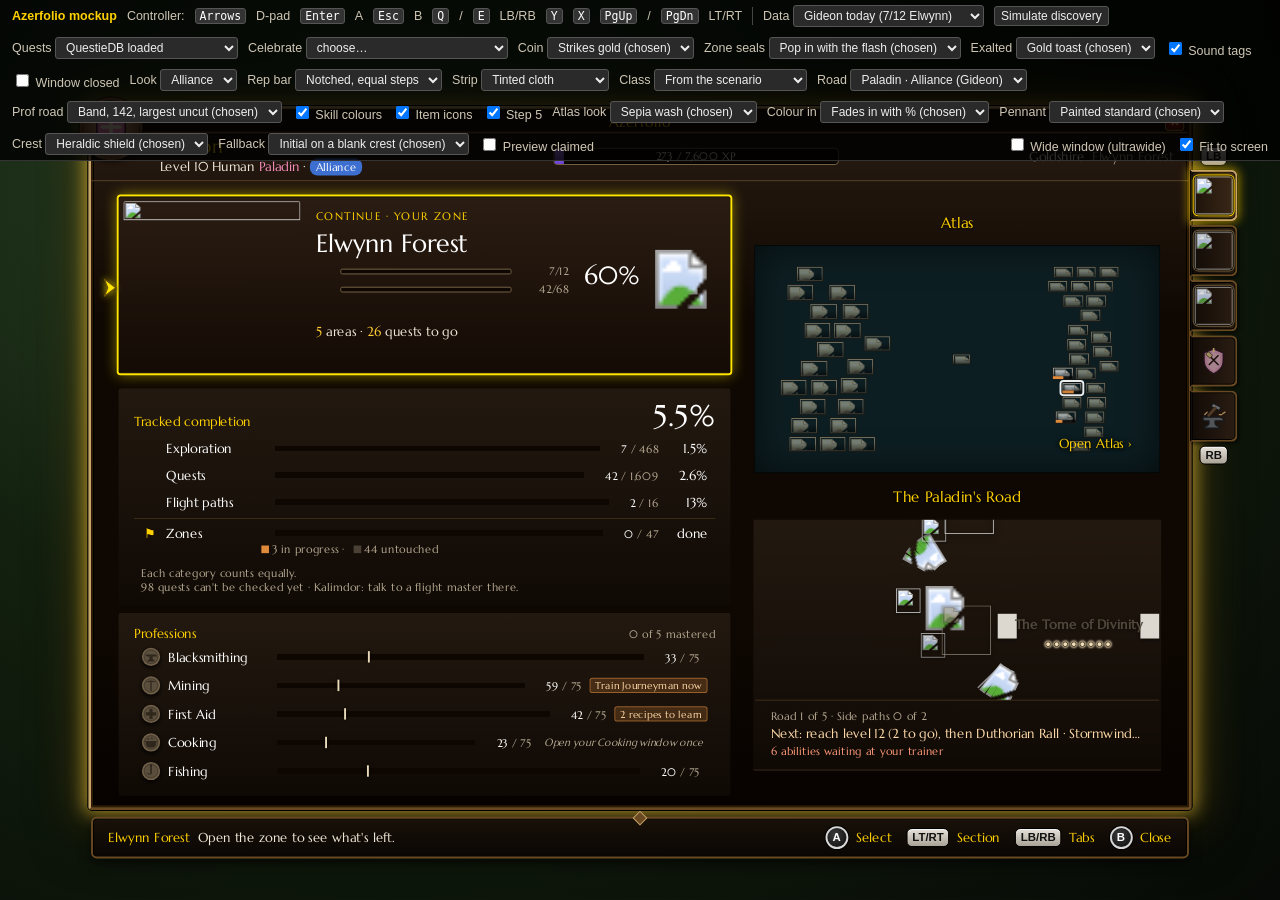
==== commit 2185214c: "Phase 15 step 9: more celebrations and the game's sounds Mockup first (dev bar Celebrate step 9 grou" ====
--- a/mockups/index.html
+++ b/mockups/index.html
@@ -29,7 +29,20 @@
     <option value="flights">Every flight path found</option>
     <option value="claim">Zone claimed</option>
     <option value="alert">Window closed: on-screen alert</option>
+    <optgroup label="Phase 15 step 9">
+      <option value="stop">Class road stop walked</option>
+      <option value="road">Class road walked</option>
+      <option value="rank">Profession rank trained</option>
+      <option value="mastered">Profession Mastered</option>
+      <option value="rep">Reputation rank-up (toast)</option>
+      <option value="exalted">Reputation Exalted</option>
+    </optgroup>
   </select></label>
+  <label title="Phase 15 step 9: how the class / profession coin arrives">Coin <select id="coinSel"><option value="strike">Strikes gold (chosen)</option><option value="pop">Pops in gold</option></select></label>
+  <label title="Phase 15 step 9: how a zone category's seal and the claim seal land">Zone seals <select id="zoneFlashSel"><option value="flash">Pop in with the flash (chosen)</option><option value="fade">Pop in (before)</option></select></label>
+  <label title="Phase 15 step 9: Exalted">Exalted <select id="exaltedSel"><option value="toast">Gold toast (chosen)</option><option value="full">Full celebration</option></select></label>
+  <label title="Phase 15 step 9: name the game sound each moment plays (the mockup can't play them)"><input type="checkbox" id="soundTags" checked> Sound tags</label>
+  <label title="Phase 15 step 9: the new kinds with the window closed"><input type="checkbox" id="asAlert"> Window closed</label>
   <label>Look <select id="lookSel"><option>Alliance</option><option>Horde</option></select></label>
   <label>Rep bar <select id="repBarSel"><option value="equal">Notched, equal steps</option><option value="true">Notched, true scale</option><option value="ladder">Ladder (round 2)</option></select></label>
   <label>Strip <select id="stripSel"><option value="cloth">Tinted cloth</option><option value="enamel">Tinted enamel</option><option value="line">Top line (round 1)</option></select></label>
--- a/mockups/style.css
+++ b/mockups/style.css
@@ -1754,3 +1754,50 @@
 .atlasview.mini[data-look="sepia"] .amap.mini .atile.withart:not(.complete):not(.here), .atlasview.mini[data-look="sepia"] .atile.isle.withart:not(.complete):not(.here) { border-color: rgba(40,24,10,.45); }
 .atlasview.mini[data-look="faded"] .amap.mini .atile.withart:not(.complete):not(.here), .atlasview.mini[data-look="faded"] .atile.isle.withart:not(.complete):not(.here) { border-color: rgba(0,0,0,.25); }
 .atlasview.mini[data-look="ink"] .amap.mini .atile.withart:not(.complete):not(.here), .atlasview.mini[data-look="ink"] .atile.isle.withart:not(.complete):not(.here) { border-color: rgba(238,220,178,.6); background: rgba(238,220,178,.06); }
+
+/* ===== Phase 15 step 9: more celebrations and sound ===== */
+/* The coin in the laurel: bronze first, a flash, then gold ("strike"); or gold popping in. */
+.celebrate .celmedal.coin .seal { border-radius: 50%; filter: drop-shadow(0 2px 4px #000); }
+.celebrate .celmedal.coin .flash { position: absolute; inset: 10%; border-radius: 50%; z-index: 3; pointer-events: none; opacity: 0;
+  background: radial-gradient(circle, rgba(255,246,200,.95), rgba(255,210,90,.45) 40%, transparent 70%); }
+.celebrate .celmedal.coin.strike .dullc { filter: grayscale(1) sepia(.6) brightness(.85) drop-shadow(0 2px 4px #000); animation: coinOut .25s 1s ease-in both; }
+.celebrate .celmedal.coin.strike .goldc { animation: coinStrike .5s 1s cubic-bezier(.3,1.6,.5,1) both; }
+.celebrate .celmedal.coin.strike .flash { animation: coinFlash .7s 1s ease-out both; }
+@keyframes coinOut { to { opacity: 0; } }
+@keyframes coinStrike { from { opacity: 0; transform: scale(1.35); } }
+@keyframes coinFlash { 0% { opacity: 0; transform: scale(.6); } 30% { opacity: 1; } 100% { opacity: 0; transform: scale(1.5); } }
+/* Mastered: the profession's painted banner above, the medal over its lower edge. */
+.celebrate .celbanner { width: 400px; height: 200px; margin: 0 auto; border-radius: 3px; overflow: hidden; box-shadow: 0 0 0 1px #000, 0 6px 16px rgba(0,0,0,.6);
+  animation: celPop .6s cubic-bezier(.2,.9,.3,1.2) both; }
+.celebrate .celbanner img { width: 100%; height: 100%; object-fit: cover; display: block; }
+.celebrate.more-mastered .celmedal { margin-top: -96px; }
+/* Exalted in full: the crest inside the laurel. */
+.celebrate .crestmedal .crest { position: absolute; left: 20%; top: 17%; width: 60%; height: 64%; z-index: 1; }
+/* The reputation toast: crest, "Honored with Stormwind", the reaction's emblem. Not modal. */
+.reptoast { position: absolute; left: 50%; top: 104px; transform: translateX(-50%); z-index: 55; display: flex; align-items: center; gap: 12px;
+  min-width: 340px; padding: 10px 18px 10px 12px; background: linear-gradient(180deg, rgba(36,26,17,.96), rgba(16,10,5,.98));
+  animation: alertIn 5s ease-in-out both; pointer-events: none; }
+.reptoast.screen { position: fixed; top: 90px; z-index: 90; }
+body.chrome .reptoast::before { content: ""; position: absolute; inset: -4px; pointer-events: none;
+  border: 18px solid transparent; border-image: url(chrome-art/frame-card.png) var(--card-slice) / 18px stretch; }
+.reptoast .crest { width: 42px; height: 46px; }
+.reptoast .crest.blank { --crest-size: 42px; }
+.reptoast .rtx { flex: 1; display: flex; flex-direction: column; }
+.reptoast .rtx small { font-size: var(--fs-xs); color: var(--dim); letter-spacing: 1px; text-transform: uppercase; }
+.reptoast .rtx b { font: var(--fs-md) var(--font); font-weight: 400; color: var(--wow-gold); }
+.reptoast.exalted .rtx b { color: #ffd24d; text-shadow: 0 0 8px rgba(255,201,51,.45); }
+.reptoast .demb { width: 34px; height: 34px; flex: none; }
+/* The sound tag: which game sound this moment plays (the mockup can't play it). */
+.soundtag { position: fixed; right: 18px; bottom: 18px; z-index: 95; padding: 8px 14px; background: rgba(0,0,0,.85); border: 1px solid #6b5a2a;
+  border-radius: 4px; color: #ffe9a8; font: 14px var(--font); opacity: 0; pointer-events: none; }
+.soundtag small { display: block; font-size: 11px; color: #b8a888; }
+.soundtag.show { animation: tagIn 4s ease-in-out both; }
+@keyframes tagIn { 0% { opacity: 0; } 8%, 80% { opacity: 1; } 100% { opacity: 0; } }
+
+/* Step 9 follow-up: the zone seals land with the coins' flash (dev bar "Zone seals"). The
+   category seal pops in at .1 s for .6 s, so the flash comes as it settles; the claim seal
+   stamps at 1.1 s for .45 s. */
+.celebrate .celmedal.sealflash .flash { position: absolute; inset: 10%; border-radius: 50%; z-index: 3; pointer-events: none; opacity: 0;
+  background: radial-gradient(circle, rgba(255,246,200,.95), rgba(255,210,90,.45) 40%, transparent 70%); animation: coinFlash .7s .55s ease-out both; }
+.celebrate .claimseal .flash { position: absolute; inset: -10%; border-radius: 50%; pointer-events: none; opacity: 0;
+  background: radial-gradient(circle, rgba(255,246,200,.95), rgba(255,210,90,.45) 40%, transparent 70%); animation: coinFlash .7s 1.4s ease-out both; }
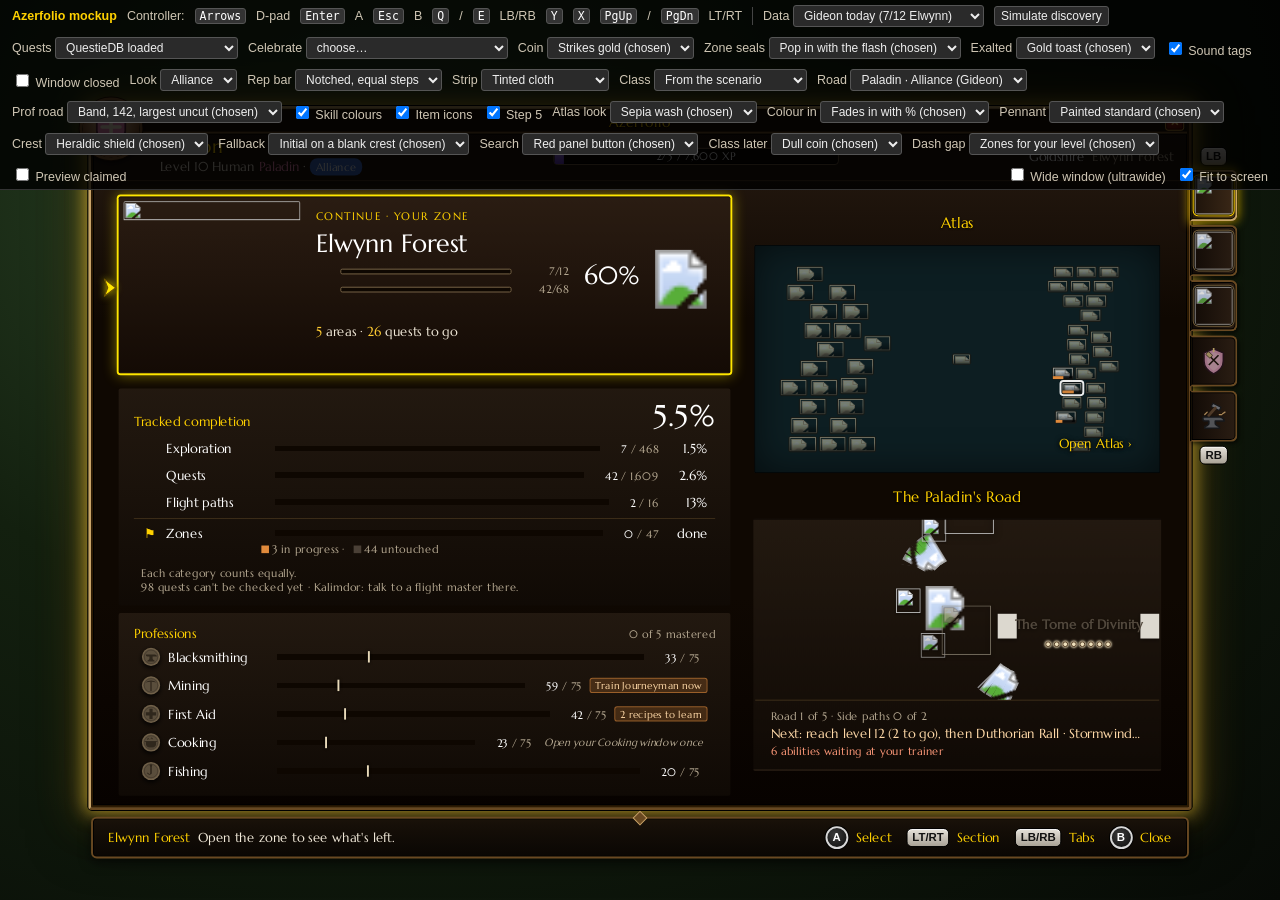
==== commit f0491f6f: "Phase 15 step 11: close the design review polish The three review items left after steps 1-10, built" ====
--- a/mockups/index.html
+++ b/mockups/index.html
@@ -57,6 +57,9 @@
   <label title="Phase 15 step 7: the claimed tile's mark">Pennant <select id="atlasPennantSel"><option value="painted">Painted standard (chosen)</option><option value="drawn">Drawn pennant</option><option value="text">Before: "Claimed"</option></select></label>
   <label title="Phase 15 step 8: faction crests on the Reputation tab, faction pages and the zone ledger">Crest <select id="crestSel"><option value="shield">Heraldic shield (chosen)</option><option value="seal">Enamel seal</option><option value="pennant">Hanging pennant</option><option value="before">Before: zone art</option></select></label>
   <label title="Phase 15 step 8: factions without a painted crest">Fallback <select id="crestFallbackSel"><option value="initial">Initial on a blank crest (chosen)</option><option value="kind">Place glyph on a blank crest</option></select></label>
+  <label title="Phase 15 step 11: the Zones and Recipes search box">Search <select id="searchLookSel"><option value="red">Red panel button (chosen)</option><option value="well">Dark well, gold edge</option><option value="before">Before: plain box</option></select></label>
+  <label title="Phase 15 step 11: the Class pane's header for a stop you can't start yet">Class later <select id="classLaterSel"><option value="coin">Dull coin (chosen)</option><option value="small">Smaller count</option><option value="before">Before: big count</option></select></label>
+  <label title="Phase 15 step 11: the zone dashboard's space under Next up when the zone has no reputation ledger">Dash gap <select id="dashGapSel"><option value="where">Zones for your level (chosen)</option><option value="more">More Next up</option><option value="before">Before: empty</option></select></label>
   <label><input type="checkbox" id="claimPreview"> Preview claimed</label>
   <span class="right">
     <label><input type="checkbox" id="wideToggle"> Wide window (ultrawide)</label>
--- a/mockups/style.css
+++ b/mockups/style.css
@@ -550,6 +550,30 @@
 .nextup .nname[class*="d-"] { color: var(--qd); }
 .nextup .nsub { font-size: var(--fs-xs); color: var(--dim); }
 .nextup .nempty { text-align: center; color: var(--dim); font-size: var(--fs-sm); padding: var(--s3); }
+/* Phase 15 step 11, dev bar "Dash gap": zones for your level under Next up (no reputation ledger) */
+.wherenext { margin-top: var(--s2); }
+.wnlist { display: grid; grid-template-columns: repeat(3, 1fr); gap: var(--s3); }
+.wncard { position: relative; display: grid; grid-template-columns: 1fr auto; align-items: end; height: 72px; padding: 6px var(--s2); overflow: hidden; text-align: left;
+  border: 1px solid #5f5141; border-radius: var(--r-ctl); background: #120c07; color: var(--white); font: var(--fs-sm) var(--font); cursor: pointer; }
+.wncard .wnart { position: absolute; inset: 0; }
+.wncard .wnart img { width: 100%; height: 100%; object-fit: cover; filter: brightness(.55); }
+.wncard.untouched .wnart img { filter: grayscale(.85) sepia(.35) brightness(.5); }
+.wncard::before { content: ""; position: absolute; inset: 0; background: linear-gradient(0deg, rgba(10,6,2,.9), rgba(10,6,2,.1) 70%); z-index: 1; }
+.wncard .wnname, .wncard .wnpct { position: relative; z-index: 2; text-shadow: 0 1px 2px #000; }
+.wncard .wnname { white-space: nowrap; overflow: hidden; text-overflow: ellipsis; }
+.wncard .wnname small { display: block; font-size: var(--fs-xs); color: var(--dim); }
+.wncard .wnpct { font-weight: 400; color: var(--st-progress, #ff8040); }
+.wncard.untouched .wnpct { color: var(--dim); }
+/* Phase 15 step 11, dev bar "Search": the search box in the toolbar's language */
+.toolbar .search.s-red, .pvbar .search.s-red, .search.s-red { background: linear-gradient(180deg, #8a2414, #4a0f08); border: 1px solid #c99a4a; color: var(--wow-gold);
+  box-shadow: inset 0 0 0 1px #2a0602, 0 1px 2px #000; padding: 3px 8px; }
+.search.s-red input::placeholder { color: var(--wow-gold); }
+.search.s-red:focus-within { background: linear-gradient(180deg, #3a0a04, #5a160c); box-shadow: inset 0 2px 4px rgba(0,0,0,.75), inset 0 0 0 1px #2a0602; }
+.search.s-well { background: linear-gradient(180deg, #050302, #160e08); border: 1px solid #c99a4a; box-shadow: inset 0 2px 4px rgba(0,0,0,.85), 0 1px 2px #000; padding: 3px 8px; color: var(--wow-gold); }
+.search.s-well input::placeholder { color: var(--dim); }
+/* Phase 15 step 11, dev bar "Class later": the dull coin or a smaller count for a stop not open yet */
+.chero .cscore b.smallcount { font-size: 22px; }
+.chero .cscore .ccoin.big.dull { opacity: .9; }
 /* Zone reputation (Phase 11, round 2): a ledger under Next up, one line per faction. Not a
    completion category, so no state colours: the client's reaction colours (FACTION_BAR_COLORS). */
 .repsec { position: relative; padding: 0 var(--s2) var(--s2); }
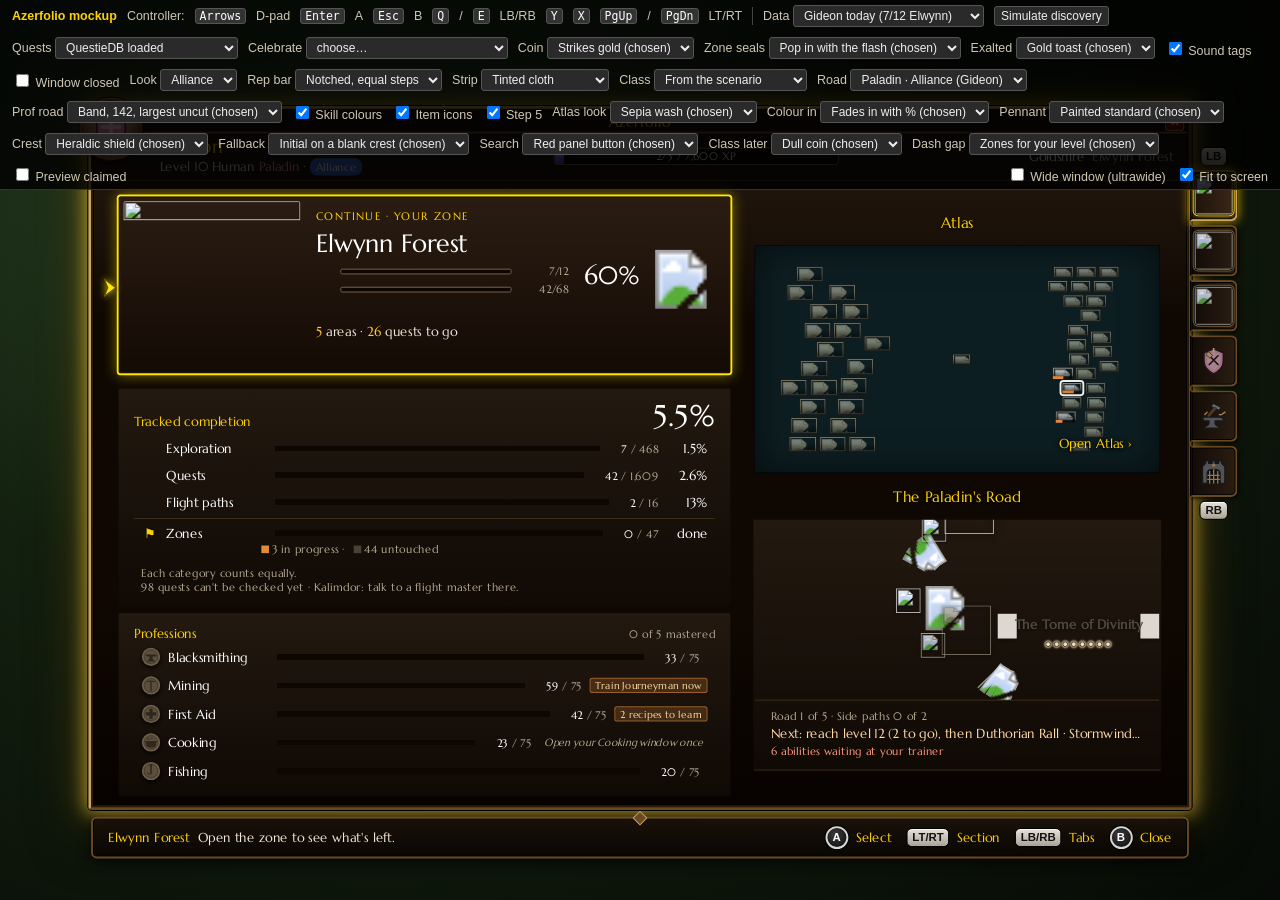
==== commit 69740c14: "Dungeons tab mockup, round 1 - mockups: a sixth side tab (portcullis icon stand-in). List of all 41 " ====
--- a/mockups/index.html
+++ b/mockups/index.html
@@ -104,6 +104,9 @@
       <button class="tab focusable" data-tab="professions" aria-label="Professions" data-tip="<b>Professions</b>Your professions: skill, ranks and recipes.">
         <svg viewBox="0 0 40 40" aria-hidden="true"><path d="M7 21 H27 C31 21 33 24 33 26 H22 V29 C22 31 25 32 27 33 V35 H9 V33 C11 32 14 31 14 29 V26 H9 C7 26 6 24 7 21 Z" fill="#6b6f78" stroke="#1d1f24" stroke-width="2" stroke-linejoin="round"/><path d="M19 4 L29 9 L27 13 L17 8 Z" fill="#8a8f99" stroke="#1d1f24" stroke-width="1.5"/><path d="M22 10 L14 19" stroke="#7a4a22" stroke-width="3.5" stroke-linecap="round"/><path d="M9 18 L12 15 M31 17 L34 15 M27 18 L30 18" stroke="#ffb347" stroke-width="1.6" stroke-linecap="round"/></svg>
       </button>
+      <button class="tab focusable" data-tab="dungeons" aria-label="Dungeons" data-tip="<b>Dungeons</b>Dungeons and raids: bosses, loot and quests.">
+        <svg viewBox="0 0 40 40" aria-hidden="true"><path d="M6 35 V14 L10 10 V7 H14 V10 H18 V7 H22 V10 H26 V7 H30 V10 L34 14 V35 Z" fill="#6b6f78" stroke="#1d1f24" stroke-width="2" stroke-linejoin="round"/><path d="M12 35 V22 C12 16 28 16 28 22 V35 Z" fill="#1a1208" stroke="#1d1f24" stroke-width="1.5"/><path d="M15 19.5 V35 M20 17.5 V35 M25 19.5 V35 M12.5 25 H27.5 M12 30 H28" stroke="#c9a24a" stroke-width="1.6"/><circle cx="20" cy="12.5" r="2" fill="#ff8a3c"/></svg>
+      </button>
       <span class="glyph shoulder">RB</span>
     </nav>
 
@@ -127,6 +130,7 @@
 <script src="strip-art/paths.js" onerror="window.AZF_STRIP_PATHS = null"></script>
 <script src="strip-art/roads.js" onerror="window.AZF_CLASS_ROADS = null"></script>
 <script src="prof-data.js" onerror="window.AZF_PROFS = null"></script>
+<script src="dungeon-data.js" onerror="window.AZF_DUNGEONS = null"></script>
 <script src="app.js"></script>
 </body>
 </html>
--- a/mockups/style.css
+++ b/mockups/style.css
@@ -246,8 +246,7 @@
 body :is(.toolbar .seg button, .toolbar .viewtoggle button, .pvtab.btn).on {
   background: linear-gradient(180deg, #3a0a04, #5a160c); color: #ffd100; border-color: #ffd100;
   box-shadow: inset 0 2px 4px rgba(0,0,0,.75), inset 0 0 0 1px #2a0602; }
-body :is(.toolbar .seg button, .toolbar .viewtoggle button, .pvtab.btn).on::after {
-  content: ""; position: absolute; left: 4px; right: 4px; bottom: -5px; height: 2px; background: #ffd100; box-shadow: 0 0 4px rgba(255,209,0,.6); border-radius: 1px; }
+/* The gold underline under the selected button was removed after the Phase 15 close (owner, 2026-11-14): pressed in alone. */
 .count { font-size: var(--fs-xs); color: var(--dim); }
 .flyout { position: absolute; z-index: 25; min-width: 180px; padding: var(--s1); background: linear-gradient(180deg, #1c140d, #0b0603); border: 2px solid var(--frame-gold); border-radius: var(--r-card); box-shadow: 0 8px 24px rgba(0,0,0,.7); display: flex; flex-direction: column; gap: 2px; }
 .flyout button { text-align: left; background: transparent; color: var(--text); border: 1px solid transparent; border-radius: var(--r-ctl); padding: var(--s2) var(--s3); font: var(--fs-sm) var(--font); cursor: pointer; }
@@ -1825,3 +1824,76 @@
   background: radial-gradient(circle, rgba(255,246,200,.95), rgba(255,210,90,.45) 40%, transparent 70%); animation: coinFlash .7s .55s ease-out both; }
 .celebrate .claimseal .flash { position: absolute; inset: -10%; border-radius: 50%; pointer-events: none; opacity: 0;
   background: radial-gradient(circle, rgba(255,246,200,.95), rgba(255,210,90,.45) 40%, transparent 70%); animation: coinFlash .7s 1.4s ease-out both; }
+
+/* ---------- Dungeons tab (round 1, 2026-11-15) ---------- */
+.drow { display: grid; grid-template-columns: 64px minmax(0, 1fr) 132px 84px 170px; column-gap: var(--s3); align-items: center; text-align: left;
+  padding: 4px var(--s3) 4px 4px; background: linear-gradient(180deg, rgba(40,28,18,.55), rgba(20,13,8,.55)); border: 1px solid #3a2a1a; border-left: 3px solid #5b5246;
+  border-radius: var(--r-ctl); color: var(--white); font: var(--fs-sm) var(--font); cursor: pointer; }
+.drow .thumb { position: relative; width: 64px; height: 36px; border-radius: 3px; overflow: hidden; box-shadow: 0 0 0 1px #000, 0 0 0 2px #4a3622; }
+.drow .thumb > img, .drow .thumb > svg { width: 100%; height: 100%; display: block; filter: sepia(.45) brightness(.8); }
+.dglyph { position: absolute; right: 2px; bottom: 0; font-style: normal; font-size: 16px; color: #f2e2b8; text-shadow: 0 0 3px #000, 0 1px 2px #000; }
+.dwho { display: flex; flex-direction: column; gap: 2px; min-width: 0; }
+.dname { font: var(--fs-md) var(--font); display: flex; gap: var(--s2); align-items: center; flex-wrap: wrap; }
+.dwhere { font-size: var(--fs-xs); color: var(--dim); }
+.drow .lv { display: flex; flex-direction: column; gap: 3px; font-size: var(--fs-xs); color: var(--dim); }
+.dbosses { font-size: var(--fs-xs); color: var(--dim); text-align: right; }
+.dq { display: flex; flex-direction: column; gap: 3px; font-size: var(--fs-xs); color: var(--dim); }
+.dq .dqn b { color: var(--white); font-weight: 400; }
+.dq.none { font-style: italic; color: var(--faint, #857a68); }
+.drow.progress { border-left-color: var(--st-progress); }
+.drow.complete { border-left-color: var(--st-complete); background: rgba(255,209,0,.07); }
+.drow.complete .dqn::before { content: "✓ "; color: var(--st-complete); }
+.drow.untracked { border-left-color: #3a3128; }
+.focused.drow, .focused.dboss, .focused.ditem { background-image: linear-gradient(90deg, rgba(220,215,205,.08), rgba(220,215,205,.28) 12%, rgba(220,215,205,.28) 88%, rgba(220,215,205,.08)); box-shadow: 0 0 0 1px rgba(255,230,0,.55); }
+.drow.selected { background-color: var(--row-hi); }
+.tag { font-size: var(--fs-xs); line-height: 18px; padding: 0 6px; border-radius: 8px; white-space: nowrap; color: var(--text); background: rgba(255,255,255,.08); border: 1px solid rgba(255,255,255,.12); font-family: var(--font); }
+.tag.new { color: #ffe9a8; background: rgba(160,110,20,.35); border-color: #9b7a3c; }
+.tag.lvl { color: #fff; background: var(--fit); border-color: transparent; }
+.tag.rare { color: #dfe9ff; background: rgba(60,90,160,.4); border-color: #6c86c0; }
+.tag.own { color: #b9f0b0; background: rgba(40,110,40,.35); border-color: #4c8a40; }
+.dunsplit { grid-template-columns: 720px 1fr; }
+.dunsplit .drow { grid-template-columns: 52px minmax(0, 1fr) 112px 150px; }
+.dunsplit .drow .thumb { width: 52px; height: 30px; }
+.dunsplit .drow .dbosses { display: none; }
+.detail.dpage { grid-template-rows: 150px 1fr; }
+.dpage > .dscroll { position: relative; inset: auto; min-height: 0; }
+.dhero h1 { display: flex; align-items: center; gap: var(--s3); flex-wrap: wrap; }
+.dherotags { display: inline-flex; gap: var(--s2); }
+.dhero .pagescore { flex-direction: column; align-items: flex-end; gap: 0; font: var(--fs-xxl) var(--font); color: var(--white); text-shadow: 0 2px 4px #000; }
+.dhero .pagescore small { font-size: var(--fs-sm); color: var(--text); }
+.dhero .pagescore.complete { color: var(--st-complete); }
+.dhero .pagescore.progress { color: #ffd9a8; }
+.dhero .pagescore.dim { font-size: var(--fs-md); color: var(--dim); font-style: italic; }
+.dcols { display: grid; grid-template-columns: minmax(0, 1fr) minmax(0, 1fr); gap: var(--s6); align-items: start; }
+.dsec { margin-bottom: var(--s4); }
+.dbosslist { display: flex; flex-direction: column; gap: 2px; }
+.dwing { font: var(--fs-sm) var(--font); color: var(--wow-gold); margin: var(--s3) 0 var(--s1) var(--s1); }
+.dboss { display: grid; grid-template-columns: 28px minmax(0, 1fr) 64px; column-gap: var(--s2); align-items: center; text-align: left; padding: 5px var(--s2);
+  background: linear-gradient(180deg, #241a11, #160e08); border: 1px solid #4a3622; border-radius: var(--r-ctl); color: var(--white); font: var(--fs-sm) var(--font); cursor: pointer; }
+.dboss .dbn { width: 24px; height: 22px; display: grid; place-items: center; border-radius: 3px; background: #0e0701; border: 1px solid #8a6d2f; color: var(--wow-gold); font-size: var(--fs-xs); }
+.dboss .dbname { display: flex; gap: var(--s2); align-items: center; flex-wrap: wrap; }
+.dboss .dbloot { font-size: var(--fs-xs); color: var(--dim); text-align: right; }
+.dboss.side .dbname { color: #d9cdb4; }
+.dboss.selected { border-color: #b8913f; background: linear-gradient(180deg, #3a2a16, #21160b); }
+.dlootsec { position: sticky; top: 0; padding: var(--s3); background: rgba(0,0,0,.32); border: 1px solid #4a3622; border-radius: 6px; min-height: 120px; }
+.dloothead { display: flex; align-items: baseline; justify-content: space-between; gap: var(--s3); margin-bottom: var(--s2); }
+.dloothead h3 { margin: 0; font: var(--fs-lg) var(--font); color: var(--wow-gold); font-weight: 400; }
+.dloothead .dim { font-size: var(--fs-xs); color: var(--dim); }
+.dloot { display: flex; flex-direction: column; gap: 2px; }
+.ditem { --iq: #0070dd; display: grid; grid-template-columns: 30px minmax(0, 1fr) auto 44px auto; column-gap: var(--s2); align-items: center; text-align: left; padding: 3px var(--s2);
+  background: transparent; border: 1px solid transparent; border-radius: var(--r-ctl); color: var(--white); font: var(--fs-sm) var(--font); cursor: pointer; }
+.ditem.q2 { --iq: #1eff00; } .ditem.q3 { --iq: #0070dd; } .ditem.q4 { --iq: #a335ee; }
+.dicon { width: 28px; height: 28px; display: grid; place-items: center; border-radius: 3px; background: radial-gradient(circle at 40% 35%, #3b3328, #120c06); border: 2px solid var(--iq); color: #e8dcc0; font-size: 15px; }
+.diname { color: var(--iq); filter: brightness(1.25); white-space: nowrap; overflow: hidden; text-overflow: ellipsis; }
+.ditype { font-size: var(--fs-xs); color: var(--dim); white-space: nowrap; }
+.direq { font-size: var(--fs-xs); color: var(--text); text-align: right; }
+.direq.later { color: var(--dim); }
+.dnoloot { font-size: var(--fs-sm); color: var(--dim); font-style: italic; padding: var(--s2) 0; }
+.dqh { font: var(--fs-sm) var(--font); color: var(--wow-gold); margin: var(--s3) 0 var(--s2); }
+.dqh small { color: var(--dim); font-size: var(--fs-xs); }
+.dsec .qchips { display: grid; grid-template-columns: repeat(auto-fill, minmax(260px, 1fr)); gap: 4px; }
+.qchip.done .qn { color: var(--dim); }
+.qchip .qdone { margin-left: auto; color: var(--st-complete); }
+.dnote { font-size: var(--fs-xs); color: var(--dim); font-style: italic; margin: var(--s2) 0 0; }
+.dnote.src { margin-top: var(--s4); border-top: 1px solid var(--divider); padding-top: var(--s2); }
+.dunsplit .dcols { grid-template-columns: minmax(0, 0.85fr) minmax(0, 1.15fr); gap: var(--s4); }
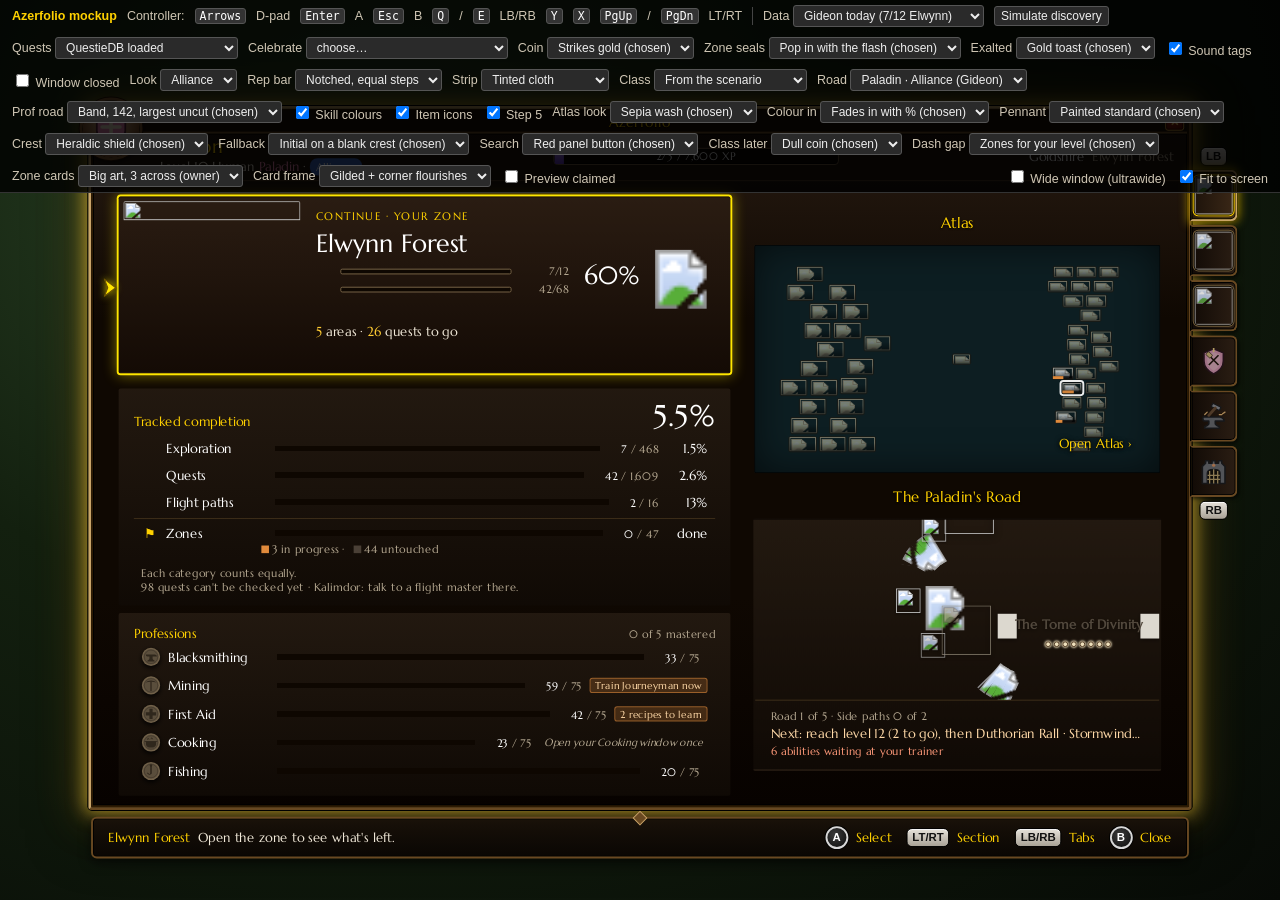
==== commit dd309884: "Dungeons round 3: card frames, Zones big cards, page polish, road polish - Art cards (Dungeons and Z" ====
--- a/mockups/index.html
+++ b/mockups/index.html
@@ -60,6 +60,8 @@
   <label title="Phase 15 step 11: the Zones and Recipes search box">Search <select id="searchLookSel"><option value="red">Red panel button (chosen)</option><option value="well">Dark well, gold edge</option><option value="before">Before: plain box</option></select></label>
   <label title="Phase 15 step 11: the Class pane's header for a stop you can't start yet">Class later <select id="classLaterSel"><option value="coin">Dull coin (chosen)</option><option value="small">Smaller count</option><option value="before">Before: big count</option></select></label>
   <label title="Phase 15 step 11: the zone dashboard's space under Next up when the zone has no reputation ledger">Dash gap <select id="dashGapSel"><option value="where">Zones for your level (chosen)</option><option value="more">More Next up</option><option value="before">Before: empty</option></select></label>
+  <label title="Dungeons round 3: the Zones tab's cards">Zone cards <select id="zoneCardsSel"><option value="big">Big art, 3 across (owner)</option><option value="before">Before</option></select></label>
+  <label title="Dungeons round 3: the art cards' border (stand-ins until the painted frame exists)">Card frame <select id="cardFrameSel"><option value="flourish">Gilded + corner flourishes</option><option value="gilded">Gilded frame only</option><option value="none">Before: plain edge</option></select></label>
   <label><input type="checkbox" id="claimPreview"> Preview claimed</label>
   <span class="right">
     <label><input type="checkbox" id="wideToggle"> Wide window (ultrawide)</label>
--- a/mockups/style.css
+++ b/mockups/style.css
@@ -1897,3 +1897,169 @@
 .dnote { font-size: var(--fs-xs); color: var(--dim); font-style: italic; margin: var(--s2) 0 0; }
 .dnote.src { margin-top: var(--s4); border-top: 1px solid var(--divider); padding-top: var(--s2); }
 .dunsplit .dcols { grid-template-columns: minmax(0, 0.85fr) minmax(0, 1.15fr); gap: var(--s4); }
+
+/* ---------- Dungeons round 2: zone tile, big cards, the adventurer's road (2026-11-15) ---------- */
+.dunhere { margin-top: var(--s4); }
+.duntiles { display: grid; grid-template-columns: repeat(auto-fill, minmax(260px, 1fr)); gap: var(--s3); }
+.duntile { position: relative; height: 112px; padding: 0; border: 0; border-radius: 6px; overflow: hidden; cursor: pointer; text-align: left; color: var(--white);
+  border-image: url(chrome-art/frame-card.png) 18 fill / 14px / 4px stretch; background: #120c06; }
+.duntile .dtart, .duntile .dtart > img, .duntile .dtart > svg { position: absolute; inset: 0; width: 100%; height: 100%; object-fit: cover; display: block; }
+.duntile .dtshade { position: absolute; inset: 0; background: linear-gradient(90deg, rgba(10,6,2,.88), rgba(10,6,2,.45) 65%, rgba(10,6,2,.1)); }
+.duntile .dglyph { right: 10px; bottom: 6px; font-size: 22px; }
+.duntile .dtinfo { position: absolute; left: 14px; right: 40px; top: 10px; bottom: 10px; display: flex; flex-direction: column; gap: 3px; }
+.duntile .dtname { font: var(--fs-lg) var(--font); color: var(--wow-gold); text-shadow: 0 2px 3px #000; }
+.duntile .dtmeta { font-size: var(--fs-xs); color: var(--text); text-shadow: 0 1px 2px #000; }
+.dtq, .dcq { margin-top: auto; display: flex; flex-direction: column; gap: 3px; font-size: var(--fs-xs); color: var(--text); max-width: 220px; }
+.dtq.none, .dcq.none { font-style: italic; color: var(--dim); }
+.duntile.complete { box-shadow: 0 0 0 2px var(--st-complete), 0 0 14px rgba(255,209,0,.35); }
+.focused.duntile, .focused.dcard { outline: 2px solid rgba(255,230,0,.8); outline-offset: 1px; transform: scale(1.02); }
+
+.dcards { display: grid; grid-template-columns: repeat(3, minmax(0, 1fr)); gap: var(--s4); margin-bottom: var(--s4); }
+.dcard { position: relative; aspect-ratio: 16 / 10; padding: 0; border: 0; border-radius: 6px; overflow: hidden; cursor: pointer; text-align: left; color: var(--white);
+  background: #120c06; box-shadow: 0 0 0 1px #000, 0 0 0 3px #5a4128, 0 6px 14px rgba(0,0,0,.6); transition: transform .12s; }
+.dcard .dcart, .dcard .dcart > img, .dcard .dcart > svg { position: absolute; inset: 0; width: 100%; height: 100%; object-fit: cover; display: block; }
+.dcard .dcshade { position: absolute; inset: 0; background: linear-gradient(180deg, rgba(10,6,2,0) 35%, rgba(10,6,2,.65) 62%, rgba(10,6,2,.95)); }
+.dcard .dctags { position: absolute; top: 8px; left: 8px; display: flex; gap: 6px; flex-wrap: wrap; }
+.dcard .dctags .tag { background: rgba(10,6,2,.75); }
+.dcard .dctags .tag.lvl { background: var(--fit); }
+.dcard .dcdone { position: absolute; top: 6px; right: 10px; font-size: 26px; color: var(--st-complete); text-shadow: 0 0 8px rgba(255,209,0,.7), 0 2px 3px #000; }
+.dcard .dcfoot { position: absolute; left: 14px; right: 14px; bottom: 10px; display: flex; flex-direction: column; gap: 4px; }
+.dcard .dcname { font: var(--fs-xl) var(--font); color: var(--wow-gold); text-shadow: 0 2px 4px #000; line-height: 1.05; }
+.dcard .dcmeta { display: flex; gap: var(--s3); flex-wrap: wrap; font-size: var(--fs-xs); color: var(--text); text-shadow: 0 1px 2px #000; }
+.dcard.complete { box-shadow: 0 0 0 1px #000, 0 0 0 3px var(--st-complete), 0 0 18px rgba(255,209,0,.35); }
+.dcard.progress { box-shadow: 0 0 0 1px #000, 0 0 0 3px var(--st-progress), 0 6px 14px rgba(0,0,0,.6); }
+.dunsplit .dcards { grid-template-columns: repeat(2, minmax(0, 1fr)); }
+
+.trailbox { position: absolute; inset: 52px 0 0 0; display: grid; grid-template-rows: auto 1fr; }
+.trailwin { overflow-x: auto; overflow-y: hidden; scroll-behavior: smooth; border-bottom: 2px solid var(--frame-mid); }
+.trailwin::-webkit-scrollbar { height: 10px; }
+.trailwin::-webkit-scrollbar-thumb { background: linear-gradient(180deg, #5a4128, #9b7a4a, #5a4128); border-radius: 5px; }
+.trail { position: relative; }
+.trground { position: absolute; inset: 0; background:
+  radial-gradient(ellipse at 20% 30%, rgba(120,150,80,.35), transparent 55%), radial-gradient(ellipse at 55% 70%, rgba(170,120,60,.35), transparent 50%),
+  radial-gradient(ellipse at 85% 40%, rgba(120,40,30,.45), transparent 55%), linear-gradient(180deg, #d8c39a, #c4a874 60%, #b39463); }
+.trground::after { content: ""; position: absolute; inset: 0; background: url(chrome-art/atlas-backdrop.png) center / cover; opacity: .18; mix-blend-mode: multiply; }
+.trcitadel { position: absolute; top: 0; bottom: 0; right: 0; background: linear-gradient(90deg, rgba(60,20,10,0), rgba(60,20,10,.35) 12%, rgba(40,10,6,.55)); border-left: 2px dashed rgba(90,30,20,.6); }
+.trroad { position: absolute; inset: 0; pointer-events: none; }
+.trroad .trbed { fill: none; stroke: #5a3f24; stroke-width: 22; stroke-linecap: round; opacity: .55; }
+.trroad .trlane { fill: none; stroke: #e8d4a4; stroke-width: 14; stroke-linecap: round; stroke-dasharray: 2 0; }
+.trroad .trgold { fill: none; stroke: #f0c040; stroke-width: 10; stroke-linecap: round; filter: drop-shadow(0 0 3px rgba(255,200,60,.7)); }
+.trbracket { position: absolute; top: 10px; transform: translateX(-50%); padding: 3px 14px; font: var(--fs-sm) var(--font); color: #3a2410;
+  border-image: url(chrome-art/cartouche.png) 0 40 fill / 0 18px / 0 stretch; white-space: nowrap; }
+.trbracket.raid { color: #5a1408; }
+.trmed { position: absolute; width: 104px; height: 104px; margin: -52px 0 0 -52px; padding: 0; border: 0; background: none; cursor: pointer; }
+.trmed .trart { position: absolute; inset: 8px; border-radius: 50%; overflow: hidden; background: #120c06; }
+.trmed .trart > img, .trmed .trart > svg { width: 100%; height: 100%; object-fit: cover; display: block; filter: sepia(.35) saturate(.85); }
+.trmed .trring { position: absolute; inset: 0; border-radius: 50%; box-shadow: inset 0 0 0 7px #8a6730, inset 0 0 0 9px #3a2610, 0 3px 8px rgba(0,0,0,.55); background: radial-gradient(circle, transparent 60%, rgba(0,0,0,.25)); }
+.trmed.raid .trring { box-shadow: inset 0 0 0 7px #7a2a1a, inset 0 0 0 9px #2a0a06, 0 3px 10px rgba(60,0,0,.6); }
+.trmed.progress .trring { box-shadow: inset 0 0 0 7px var(--st-progress), inset 0 0 0 9px #3a2610, 0 3px 8px rgba(0,0,0,.55); }
+.trmed.complete .trring { box-shadow: inset 0 0 0 7px #f0c040, inset 0 0 0 9px #6b4a10, 0 0 16px rgba(255,209,0,.7); }
+.trmed.complete .trart > img, .trmed.complete .trart > svg { filter: none; }
+.trmed.fit .trring::after { content: ""; position: absolute; inset: -6px; border-radius: 50%; border: 2px dashed #3c8a3c; }
+.trmed .trdone { position: absolute; right: 0; top: -4px; font-size: 22px; color: #f0c040; text-shadow: 0 0 6px rgba(255,209,0,.8), 0 1px 2px #000; }
+.trmed .trcart { position: absolute; left: 50%; transform: translateX(-50%); display: flex; flex-direction: column; align-items: center; white-space: nowrap; padding: 2px 14px;
+  border-image: url(chrome-art/cartouche.png) 0 40 fill / 0 18px / 0 stretch; color: #2a1608; font: var(--fs-sm) var(--font); }
+.trmed .trcart b { font-weight: 400; } .trmed .trcart small { font-size: var(--fs-xs); color: #5a3f24; }
+.trmed.above .trcart { bottom: 100%; margin-bottom: 2px; } .trmed.below .trcart { top: 100%; margin-top: 2px; }
+.focused.trmed { transform: scale(1.12); z-index: 3; } .focused.trmed .trring { outline: 3px solid rgba(255,230,0,.9); outline-offset: 2px; border-radius: 50%; }
+.tryou { position: absolute; transform: translate(-50%, -50%); display: flex; flex-direction: column; align-items: center; pointer-events: none; z-index: 2; }
+.tryou i { width: 34px; height: 34px; border-radius: 50%; display: grid; place-items: center; font: var(--fs-md) var(--font); font-style: normal; color: #fff4d6;
+  background: radial-gradient(circle at 40% 35%, #f6d6a8, #8a5a33); box-shadow: 0 0 0 3px #c9a24a, 0 0 0 5px #3a2610, 0 0 12px rgba(255,220,120,.8); }
+.tryou b { margin-top: 4px; font: var(--fs-xs) var(--font); font-weight: 400; color: #2a1608; background: rgba(255,240,200,.85); padding: 0 6px; border-radius: 8px; }
+.trpreview { padding: var(--s3) var(--s6); min-height: 0; overflow: hidden; }
+.trpv { display: grid; grid-template-columns: 300px 1fr; gap: var(--s4); height: 100%; }
+.trpvart { position: relative; border-radius: 6px; overflow: hidden; box-shadow: 0 0 0 1px #000, 0 0 0 3px #5a4128; min-height: 150px; }
+.trpvart > img, .trpvart > svg { position: absolute; inset: 0; width: 100%; height: 100%; object-fit: cover; }
+.trpvbody { display: flex; flex-direction: column; gap: var(--s2); min-width: 0; }
+.trpvname { font: var(--fs-xl) var(--font); color: var(--wow-gold); display: flex; align-items: center; gap: var(--s3); flex-wrap: wrap; }
+.trpvmeta { font-size: var(--fs-sm); color: var(--text); }
+.trpvbosses { display: flex; flex-wrap: wrap; gap: 6px; }
+.trpvbosses span { font-size: var(--fs-xs); padding: 2px 8px; border-radius: 3px; background: rgba(0,0,0,.35); border: 1px solid #4a3622; color: var(--white); }
+.trpvbosses span.dim { color: var(--dim); }
+.trpvfoot { margin-top: auto; display: flex; align-items: flex-end; gap: var(--s6); font-size: var(--fs-xs); }
+.trpvfoot .dcq { min-width: 220px; }
+.trpvgo { margin-left: auto; color: var(--wow-gold); font-size: var(--fs-sm); }
+
+/* ---------- Round 3: art card frame and flourishes; Zones cards in the art-card style (2026-11-15) ---------- */
+.cframe { position: absolute; inset: 0; pointer-events: none; z-index: 2; }
+.cframe.gilded, .cframe.flourish { inset: -3px; border-image: url(chrome-art/frame-card.png) 18 fill / 16px / 0 stretch; border-image-width: 16px; background: none; }
+.cframe .cfc { position: absolute; width: 46px; height: 46px; background: url("data:image/svg+xml;utf8,%3Csvg%20xmlns%3D%22http%3A%2F%2Fwww.w3.org%2F2000%2Fsvg%22%20viewBox%3D%220%200%2056%2056%22%3E%3Cdefs%3E%3ClinearGradient%20id%3D%22g%22%20x1%3D%220%22%20y1%3D%220%22%20x2%3D%221%22%20y2%3D%221%22%3E%3Cstop%20offset%3D%220%22%20stop-color%3D%22%23fff1b0%22%2F%3E%3Cstop%20offset%3D%22.45%22%20stop-color%3D%22%23e2b84a%22%2F%3E%3Cstop%20offset%3D%221%22%20stop-color%3D%22%238a5a14%22%2F%3E%3C%2FlinearGradient%3E%3C%2Fdefs%3E%3Cg%20fill%3D%22none%22%20stroke%3D%22%232a1606%22%20stroke-width%3D%224.5%22%20stroke-linecap%3D%22round%22%3E%3Cpath%20d%3D%22M4%2040%20C4%2018%2018%204%2040%204%22%2F%3E%3Cpath%20d%3D%22M10%2030%20C12%2020%2020%2012%2030%2010%22%2F%3E%3Cpath%20d%3D%22M30%2010%20C36%209%2040%2014%2036%2018%20C33%2021%2029%2018%2031%2015%22%2F%3E%3Cpath%20d%3D%22M10%2030%20C9%2036%2014%2040%2018%2036%20C21%2033%2018%2029%2015%2031%22%2F%3E%3C%2Fg%3E%3Cg%20fill%3D%22none%22%20stroke%3D%22url(%23g)%22%20stroke-width%3D%222.6%22%20stroke-linecap%3D%22round%22%3E%3Cpath%20d%3D%22M4%2040%20C4%2018%2018%204%2040%204%22%2F%3E%3Cpath%20d%3D%22M10%2030%20C12%2020%2020%2012%2030%2010%22%2F%3E%3Cpath%20d%3D%22M30%2010%20C36%209%2040%2014%2036%2018%20C33%2021%2029%2018%2031%2015%22%2F%3E%3Cpath%20d%3D%22M10%2030%20C9%2036%2014%2040%2018%2036%20C21%2033%2018%2029%2015%2031%22%2F%3E%3C%2Fg%3E%3Cpath%20d%3D%22M3%203%20L15%203%20L3%2015%20Z%22%20fill%3D%22url(%23g)%22%20stroke%3D%22%232a1606%22%20stroke-width%3D%221.5%22%2F%3E%3Ccircle%20cx%3D%2220%22%20cy%3D%2220%22%20r%3D%223.4%22%20fill%3D%22url(%23g)%22%20stroke%3D%22%232a1606%22%20stroke-width%3D%221.4%22%2F%3E%3C%2Fsvg%3E") center / contain no-repeat; filter: drop-shadow(0 1px 2px rgba(0,0,0,.8)); }
+.cframe .cfc.tl { top: -5px; left: -5px; } .cframe .cfc.tr { top: -5px; right: -5px; transform: scaleX(-1); }
+.cframe .cfc.bl { bottom: -5px; left: -5px; transform: scaleY(-1); } .cframe .cfc.br { bottom: -5px; right: -5px; transform: scale(-1, -1); }
+.dcard:has(.cframe) { box-shadow: 0 6px 14px rgba(0,0,0,.6); border-radius: 4px; overflow: visible; }
+.dcard:has(.cframe) .dcart, .dcard:has(.cframe) .dcshade { border-radius: 4px; overflow: hidden; }
+.dcard.complete:has(.cframe) { box-shadow: 0 0 0 2px var(--st-complete), 0 0 20px rgba(255,209,0,.45); }
+.dcard.progress:has(.cframe) { box-shadow: 0 0 0 2px var(--st-progress), 0 6px 14px rgba(0,0,0,.6); }
+.dcard:has(.cframe) .dctags { top: 14px; left: 16px; } .dcard:has(.cframe) .dcfoot { left: 18px; right: 18px; bottom: 14px; }
+.dcards { gap: var(--s6); padding: 4px; }
+.zcard2 .zsepia > img, .zcard2 .zsepia > svg { filter: sepia(.75) saturate(.55) brightness(.85); }
+.zcard2 .zcolour { transition: opacity .3s; }
+.zcard2 .dctop { display: flex; align-items: baseline; gap: var(--s3); }
+.zcard2 .dcpct { margin-left: auto; font: var(--fs-xl) var(--font); color: var(--white); text-shadow: 0 2px 4px #000; }
+.zcard2.progress .dcpct { color: #ffd9a8; } .zcard2.complete .dcpct { color: var(--st-complete); }
+.zcard2.untracked .dcpct { font-size: var(--fs-sm); color: var(--dim); font-style: italic; }
+.zcard2 .zcstd { position: absolute; top: 6px; right: 14px; width: 26px; z-index: 3; }
+.zcard2 .zcstd svg { width: 100%; height: auto; }
+.zcard2 .catbars { margin-top: 2px; }
+.tag.rec { color: #fff; background: #9c2a1a; border-color: #d0603c; }
+.zcard2 .catbars { flex-direction: row; gap: var(--s3); width: 100%; } .zcard2 .catbar { flex: 1 1 0; min-width: 0; }
+
+/* ---------- Round 3: the polished dungeon page (2026-11-15) ---------- */
+.detail.dpage.tallpage { grid-template-rows: 216px 1fr; }
+.dhero.tall .info { align-items: end; }
+.dblurb { font: italic var(--fs-md) var(--font); color: #efe3c4; text-shadow: 0 1px 3px #000; margin: 2px 0 6px; }
+.dscore { display: flex; align-items: flex-end; gap: var(--s3); }
+.dseal { width: 84px; height: 84px; filter: drop-shadow(0 3px 6px rgba(0,0,0,.7)); transform: rotate(-8deg); }
+.dwings { display: flex; gap: 6px; margin-top: var(--s2); }
+.dwings .btn { font-size: var(--fs-sm); padding: 2px 10px; }
+.dwings .btn.on { color: var(--wow-gold); box-shadow: inset 0 -2px 0 var(--wow-gold); }
+.dkeys { display: flex; align-items: center; gap: var(--s2); flex-wrap: wrap; margin-bottom: var(--s4); padding: var(--s2) var(--s3); background: rgba(0,0,0,.3); border: 1px solid #4a3622; border-radius: 6px; }
+.dklabel { font: var(--fs-sm) var(--font); color: var(--wow-gold); margin-right: var(--s2); }
+.dkey { display: inline-flex; align-items: center; gap: 6px; padding: 3px 10px; background: linear-gradient(180deg, #2e2214, #1a1209); border: 1px solid #7a5a2a; border-radius: var(--r-ctl); color: var(--white); font: var(--fs-sm) var(--font); cursor: pointer; }
+.dkey .dkicon { color: #e2b84a; font-size: 16px; }
+.focused.dkey, .focused.dfac { box-shadow: 0 0 0 1px rgba(255,230,0,.8); background-image: linear-gradient(90deg, rgba(220,215,205,.08), rgba(220,215,205,.25)); }
+.tag.req { color: #ffd0c0; background: rgba(150,40,20,.45); border-color: #b0503a; }
+/* Bosses as a trail of numbered stones joined by a dotted path. */
+.trailstones { position: relative; gap: 6px; padding-left: 4px; }
+.trailstones::before { content: ""; position: absolute; left: 25px; top: 18px; bottom: 18px; border-left: 3px dotted #9b7a4a; opacity: .7; }
+.dboss.stone { grid-template-columns: 44px minmax(0, 1fr) 64px; background: linear-gradient(90deg, rgba(36,26,17,.9), rgba(22,14,8,.6)); border-color: #3a2a1a; position: relative; }
+.dboss.stone .dbn { width: 40px; height: 40px; border: 0; background: url(chrome-art/milestone.png) center / contain no-repeat; color: #2a1608; font: var(--fs-md) var(--font); padding-top: 4px; text-shadow: 0 1px 0 rgba(255,240,200,.6); }
+.dboss.stone.selected .dbn { background-image: url(chrome-art/milestone-rune-gold.png); }
+.dboss.stone.side .dbn { filter: saturate(.5) brightness(.85); }
+.dboss.stone.selected { border-color: #b8913f; background: linear-gradient(90deg, rgba(70,48,20,.95), rgba(30,20,10,.7)); }
+/* Bigger item icons with the quality border. */
+.ditem { grid-template-columns: 40px minmax(0, 1fr) auto 44px auto; padding: 4px var(--s2); }
+.dicon { width: 36px; height: 36px; font-size: 18px; box-shadow: 0 0 6px color-mix(in srgb, var(--iq) 45%, transparent); }
+.dhave { color: #b9f0b0; font-weight: 400; }
+/* Factions raised here. */
+.dfacs { display: grid; grid-template-columns: repeat(auto-fill, minmax(300px, 1fr)); gap: 6px; }
+.dfac { display: grid; grid-template-columns: 30px minmax(0, 1fr) auto auto; gap: var(--s2); align-items: center; padding: 4px var(--s2); background: linear-gradient(180deg, #241a11, #160e08); border: 1px solid #4a3622; border-radius: var(--r-ctl); color: var(--white); font: var(--fs-sm) var(--font); text-align: left; cursor: pointer; }
+.dfac .crest.c-row { width: 28px; height: 28px; --crest-size: 28px; }
+.dfac .dfa { color: #9fe39f; font-size: var(--fs-xs); } .dfac .dfr { color: var(--dim); font-size: var(--fs-xs); }
+.dfacdot { width: 24px; height: 24px; border-radius: 50%; background: #5a4128; display: block; }
+
+/* ---------- Round 3: the adventurer's road, polished (2026-11-15) ---------- */
+.trailbox { grid-template-rows: auto auto 1fr; }
+.trdusk { position: absolute; inset: 0; pointer-events: none; background: linear-gradient(90deg, rgba(20,10,4,0) 0%, rgba(20,10,4,0) 25%, rgba(40,16,8,.18) 55%, rgba(30,8,4,.42) 80%, rgba(16,4,2,.6) 100%); }
+.trcitadel { background: linear-gradient(90deg, rgba(60,14,6,0), rgba(70,16,8,.35) 10%, rgba(30,6,4,.55)); border-left: 0; box-shadow: inset 6px 0 0 -3px rgba(120,30,20,.6); }
+.trroad .trruts { fill: none; stroke: #b49663; stroke-width: 2; stroke-dasharray: 10 14; opacity: .7; }
+.trsign { position: absolute; top: 8px; transform: translateX(-50%); z-index: 1; padding: 4px 26px; min-width: 150px; text-align: center;
+  border-image: url(chrome-art/plate-header.png) 0 60 fill / 0 30px / 0 stretch; font: var(--fs-sm) var(--font); color: var(--wow-gold); text-shadow: 0 1px 2px #000; white-space: nowrap; }
+.trsign::after { content: ""; position: absolute; left: 50%; top: 100%; width: 3px; height: 30px; margin-left: -1px; background: linear-gradient(#5a3f24, rgba(90,63,36,0)); }
+.trsign.raid { color: #ffb0a0; }
+.trlv { position: absolute; transform: translate(-50%, -50%); width: 26px; height: 26px; display: grid; place-items: center; z-index: 1;
+  background: url(chrome-art/milestone.png) center / contain no-repeat; font: var(--fs-xs) var(--font); color: #2a1608; padding-top: 3px; }
+.trmed.fit { width: 118px; height: 118px; margin: -59px 0 0 -59px; }
+.trmed.fit .trring { box-shadow: inset 0 0 0 7px #c9a24a, inset 0 0 0 9px #3a2610, 0 0 18px 4px rgba(255,220,120,.55); }
+.trmed.fit .trring::after { border-color: #4caf50; }
+.trmed.far .trart > img, .trmed.far .trart > svg { filter: sepia(.85) saturate(.45) brightness(.8); }
+.trmed .trnew { position: absolute; left: -6px; top: 4px; padding: 0 6px; border-radius: 8px; font: 11px var(--font); color: #ffe9a8; background: #6b4a10; border: 1px solid #c9a24a; }
+.trscrub { position: relative; height: 22px; margin: 6px var(--s6) 0; background: linear-gradient(180deg, #1a120a, #0d0804); border: 1px solid #4a3622; border-radius: 11px; }
+.trtick { position: absolute; top: 5px; width: 4px; height: 10px; margin-left: -2px; border-radius: 2px; background: #6a5a46; }
+.trtick.raid { background: #8a3a2a; } .trtick.progress { background: var(--st-progress); } .trtick.complete { background: var(--st-complete); }
+.tryoutick { position: absolute; top: -3px; width: 12px; height: 26px; margin-left: -6px; border-radius: 6px; background: radial-gradient(circle at 50% 40%, #f6d6a8, #8a5a33); box-shadow: 0 0 0 2px #c9a24a; }
+.trview { position: absolute; top: -2px; bottom: -2px; border: 2px solid rgba(255,230,120,.85); border-radius: 8px; background: rgba(255,230,120,.08); pointer-events: none; }
+.trpv { grid-template-columns: 320px 1fr; }
+.trpvart.dcard { aspect-ratio: auto; position: relative; overflow: visible; }
+.trpvkey { color: #e2b84a; font-size: var(--fs-xs); }
+.trpreview .dblurb { color: var(--text); text-shadow: none; margin: 0; }
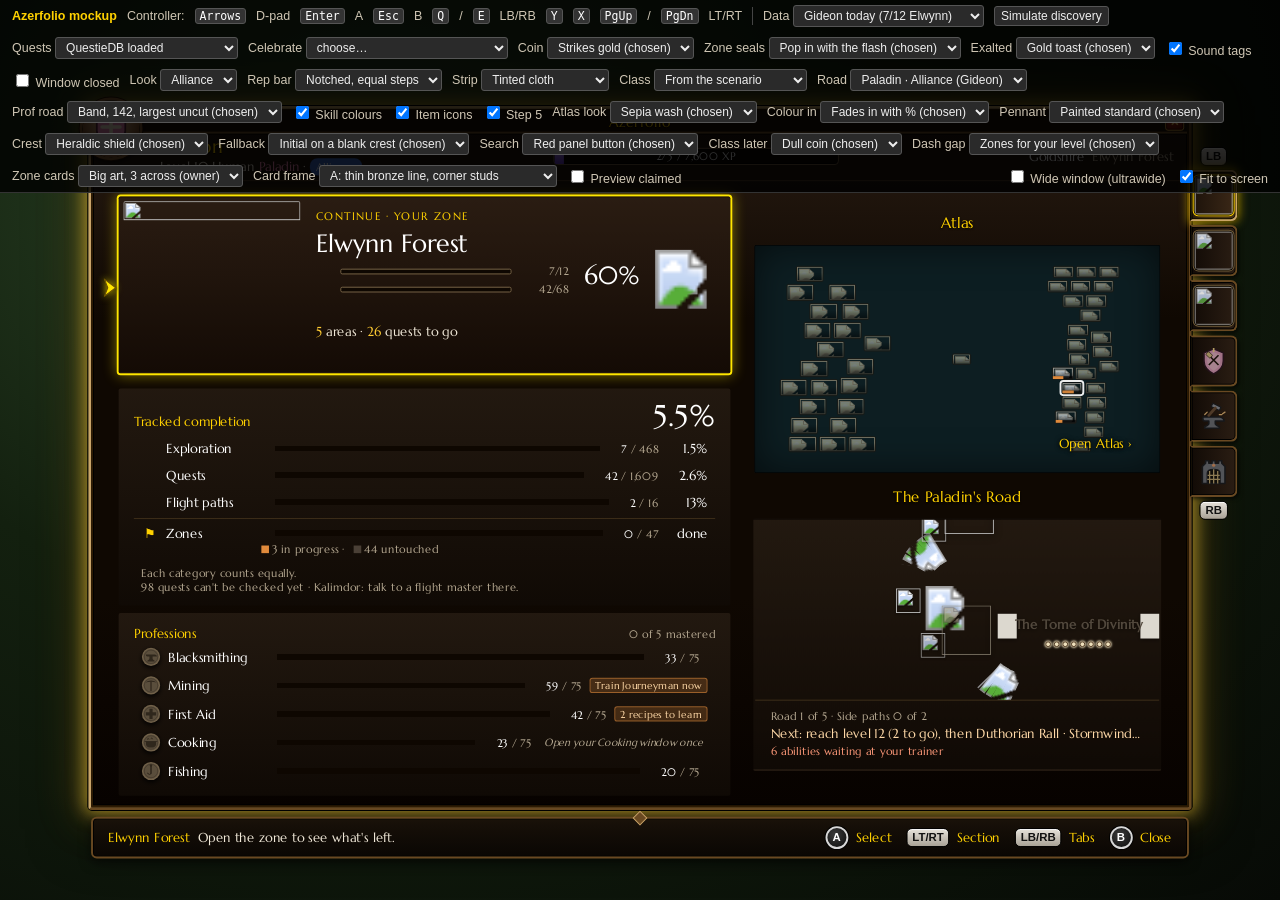
==== commit fa9f5c9e: "Dungeons round 4: subtle card frames, wing tabs, road name plates - Three new painted card frames (C" ====
--- a/mockups/index.html
+++ b/mockups/index.html
@@ -61,7 +61,7 @@
   <label title="Phase 15 step 11: the Class pane's header for a stop you can't start yet">Class later <select id="classLaterSel"><option value="coin">Dull coin (chosen)</option><option value="small">Smaller count</option><option value="before">Before: big count</option></select></label>
   <label title="Phase 15 step 11: the zone dashboard's space under Next up when the zone has no reputation ledger">Dash gap <select id="dashGapSel"><option value="where">Zones for your level (chosen)</option><option value="more">More Next up</option><option value="before">Before: empty</option></select></label>
   <label title="Dungeons round 3: the Zones tab's cards">Zone cards <select id="zoneCardsSel"><option value="big">Big art, 3 across (owner)</option><option value="before">Before</option></select></label>
-  <label title="Dungeons round 3: the art cards' border (stand-ins until the painted frame exists)">Card frame <select id="cardFrameSel"><option value="flourish">Gilded + corner flourishes</option><option value="gilded">Gilded frame only</option><option value="none">Before: plain edge</option></select></label>
+  <label title="Dungeons round 3: the art cards' border (stand-ins until the painted frame exists)">Card frame <select id="cardFrameSel"><option value="subtle-a">A: thin bronze line, corner studs</option><option value="subtle-b">B: double gold hairline, diamond knots</option><option value="subtle-c">C: dark iron, bronze corner brackets</option><option value="flourish">Round 3: gilded + flourishes</option><option value="gilded">Gilded frame only</option><option value="none">Plain edge</option></select></label>
   <label><input type="checkbox" id="claimPreview"> Preview claimed</label>
   <span class="right">
     <label><input type="checkbox" id="wideToggle"> Wide window (ultrawide)</label>
--- a/mockups/style.css
+++ b/mockups/style.css
@@ -230,20 +230,20 @@
 /* Owner (2026-11-14): the Zones and Reputation toolbars use the game's red panel buttons (as the
    Professions tab); the selected one keeps the hover highlight. The search box stays dark. */
 .toolbar .seg, .toolbar .viewtoggle { border: 0; overflow: visible; gap: 4px; }
-.toolbar .seg button, .toolbar .viewtoggle button, .toolbar .select, .toolbar .btn {
+.toolbar .seg button, .toolbar .viewtoggle button, .dwings button, .toolbar .select, .toolbar .btn {
   background: linear-gradient(180deg, #8a2414, #4a0f08); color: var(--wow-gold); border: 1px solid #c99a4a; border-radius: var(--r-ctl);
   box-shadow: inset 0 0 0 1px #2a0602, 0 1px 2px #000; padding: 3px 8px; font: var(--fs-sm) var(--font); }
-.toolbar .seg button:hover, .toolbar .seg button.on, .toolbar .viewtoggle button:hover, .toolbar .viewtoggle button.on,
+.toolbar .seg button:hover, .toolbar .seg button.on, .toolbar .viewtoggle button:hover, .toolbar .viewtoggle button.on, .dwings button:hover,
 .toolbar .select:hover, .toolbar .btn:hover {
   background: linear-gradient(180deg, #b23a22, #6a1a0e); box-shadow: inset 0 0 0 1px #2a0602, inset 0 0 8px rgba(255,220,140,.55), 0 1px 2px #000; color: #ffe9a8; }
 .toolbar .select b { color: #fff; }
 /* Phase 15 step 2 (review R11, owner chose A over text tabs): the selected toolbar button is
    pressed in (the button's own Down look), bright gold text and border, and a 2 px gold underline;
    hover only lights a button, it never looks selected. */
-body :is(.toolbar .seg button, .toolbar .viewtoggle button, .pvtab.btn) { position: relative; }
-body :is(.toolbar .seg button, .toolbar .viewtoggle button, .pvtab.btn):hover:not(.on) {
+body :is(.toolbar .seg button, .toolbar .viewtoggle button, .dwings button, .pvtab.btn) { position: relative; }
+body :is(.toolbar .seg button, .toolbar .viewtoggle button, .dwings button, .pvtab.btn):hover:not(.on) {
   background: linear-gradient(180deg, #a03020, #5a150b); box-shadow: inset 0 0 0 1px #2a0602, inset 0 0 6px rgba(255,220,140,.3), 0 1px 2px #000; color: #ffe9a8; }
-body :is(.toolbar .seg button, .toolbar .viewtoggle button, .pvtab.btn).on {
+body :is(.toolbar .seg button, .toolbar .viewtoggle button, .dwings button, .pvtab.btn).on {
   background: linear-gradient(180deg, #3a0a04, #5a160c); color: #ffd100; border-color: #ffd100;
   box-shadow: inset 0 2px 4px rgba(0,0,0,.75), inset 0 0 0 1px #2a0602; }
 /* The gold underline under the selected button was removed after the Phase 15 close (owner, 2026-11-14): pressed in alone. */
@@ -868,7 +868,7 @@
 @keyframes bob { 0%, 100% { transform: translateX(-4px); } 50% { transform: translateX(0); } }
 .focused { position: relative; z-index: 3; }
 /* Rows, chips, buttons: the native highlight bar */
-.focused:is(.zrow, .check, .areachip, .seg button, .select, .search, .viewtoggle button, .flyout button, .goal, .counter, .btn, .close) { background-image: linear-gradient(90deg, rgba(220,215,205,.08), rgba(220,215,205,.28) 12%, rgba(220,215,205,.28) 88%, rgba(220,215,205,.08)); box-shadow: 0 0 0 1px rgba(255,230,0,.55); }
+.focused:is(.zrow, .check, .areachip, .seg button, .select, .search, .viewtoggle button, .dwings button, .flyout button, .goal, .counter, .btn, .close) { background-image: linear-gradient(90deg, rgba(220,215,205,.08), rgba(220,215,205,.28) 12%, rgba(220,215,205,.28) 88%, rgba(220,215,205,.08)); box-shadow: 0 0 0 1px rgba(255,230,0,.55); }
 /* Art cards, tiles, large panels: a thin focus-yellow edge (they're pictures, a bar wouldn't read) */
 .focused:is(.zcard, .tile, .hero, .minimap) { box-shadow: 0 0 0 2px var(--focus), 0 0 14px 2px rgba(255,230,0,.45) !important; }
 .zcard.focused, .tile.focused { transform: scale(1.03); }
@@ -1957,8 +1957,8 @@
 .trmed.complete .trart > img, .trmed.complete .trart > svg { filter: none; }
 .trmed.fit .trring::after { content: ""; position: absolute; inset: -6px; border-radius: 50%; border: 2px dashed #3c8a3c; }
 .trmed .trdone { position: absolute; right: 0; top: -4px; font-size: 22px; color: #f0c040; text-shadow: 0 0 6px rgba(255,209,0,.8), 0 1px 2px #000; }
-.trmed .trcart { position: absolute; left: 50%; transform: translateX(-50%); display: flex; flex-direction: column; align-items: center; white-space: nowrap; padding: 2px 14px;
-  border-image: url(chrome-art/cartouche.png) 0 40 fill / 0 18px / 0 stretch; color: #2a1608; font: var(--fs-sm) var(--font); }
+.trmed .trcart { position: absolute; left: 50%; transform: translateX(-50%); display: flex; flex-direction: column; align-items: center; text-align: center; padding: 3px 28px 4px; width: max-content; white-space: nowrap; line-height: 1.15;
+  border-image: url(chrome-art/cartouche.png) 34 64 30 64 fill / 4px 24px 4px 24px / 0 stretch; color: #2a1608; font: var(--fs-sm) var(--font); }
 .trmed .trcart b { font-weight: 400; } .trmed .trcart small { font-size: var(--fs-xs); color: #5a3f24; }
 .trmed.above .trcart { bottom: 100%; margin-bottom: 2px; } .trmed.below .trcart { top: 100%; margin-top: 2px; }
 .focused.trmed { transform: scale(1.12); z-index: 3; } .focused.trmed .trring { outline: 3px solid rgba(255,230,0,.9); outline-offset: 2px; border-radius: 50%; }
@@ -2011,8 +2011,8 @@
 .dscore { display: flex; align-items: flex-end; gap: var(--s3); }
 .dseal { width: 84px; height: 84px; filter: drop-shadow(0 3px 6px rgba(0,0,0,.7)); transform: rotate(-8deg); }
 .dwings { display: flex; gap: 6px; margin-top: var(--s2); }
-.dwings .btn { font-size: var(--fs-sm); padding: 2px 10px; }
-.dwings .btn.on { color: var(--wow-gold); box-shadow: inset 0 -2px 0 var(--wow-gold); }
+.dwings button { cursor: pointer; }
+
 .dkeys { display: flex; align-items: center; gap: var(--s2); flex-wrap: wrap; margin-bottom: var(--s4); padding: var(--s2) var(--s3); background: rgba(0,0,0,.3); border: 1px solid #4a3622; border-radius: 6px; }
 .dklabel { font: var(--fs-sm) var(--font); color: var(--wow-gold); margin-right: var(--s2); }
 .dkey { display: inline-flex; align-items: center; gap: 6px; padding: 3px 10px; background: linear-gradient(180deg, #2e2214, #1a1209); border: 1px solid #7a5a2a; border-radius: var(--r-ctl); color: var(--white); font: var(--fs-sm) var(--font); cursor: pointer; }
@@ -2043,8 +2043,8 @@
 .trdusk { position: absolute; inset: 0; pointer-events: none; background: linear-gradient(90deg, rgba(20,10,4,0) 0%, rgba(20,10,4,0) 25%, rgba(40,16,8,.18) 55%, rgba(30,8,4,.42) 80%, rgba(16,4,2,.6) 100%); }
 .trcitadel { background: linear-gradient(90deg, rgba(60,14,6,0), rgba(70,16,8,.35) 10%, rgba(30,6,4,.55)); border-left: 0; box-shadow: inset 6px 0 0 -3px rgba(120,30,20,.6); }
 .trroad .trruts { fill: none; stroke: #b49663; stroke-width: 2; stroke-dasharray: 10 14; opacity: .7; }
-.trsign { position: absolute; top: 8px; transform: translateX(-50%); z-index: 1; padding: 4px 26px; min-width: 150px; text-align: center;
-  border-image: url(chrome-art/plate-header.png) 0 60 fill / 0 30px / 0 stretch; font: var(--fs-sm) var(--font); color: var(--wow-gold); text-shadow: 0 1px 2px #000; white-space: nowrap; }
+.trsign { position: absolute; top: 8px; transform: translateX(-50%); z-index: 1; padding: 5px 40px; min-width: 150px; text-align: center;
+  border-image: url(chrome-art/plate-header.png) 24 110 fill / 8px 36px / 0 stretch; font: var(--fs-sm) var(--font); color: var(--wow-gold); text-shadow: 0 1px 2px #000; white-space: nowrap; }
 .trsign::after { content: ""; position: absolute; left: 50%; top: 100%; width: 3px; height: 30px; margin-left: -1px; background: linear-gradient(#5a3f24, rgba(90,63,36,0)); }
 .trsign.raid { color: #ffb0a0; }
 .trlv { position: absolute; transform: translate(-50%, -50%); width: 26px; height: 26px; display: grid; place-items: center; z-index: 1;
@@ -2063,3 +2063,11 @@
 .trpvart.dcard { aspect-ratio: auto; position: relative; overflow: visible; }
 .trpvkey { color: #e2b84a; font-size: var(--fs-xs); }
 .trpreview .dblurb { color: var(--text); text-shadow: none; margin: 0; }
+.trailbox { grid-template-rows: auto 1fr; } /* round 4: the overview scrubber is gone (owner) */
+
+/* ---------- Round 4: subtle painted card frames (2026-11-15) ---------- */
+.cframe.subtle { inset: -2px; border-image: var(--cf) var(--cs) fill / var(--cw) / 0 stretch; }
+.dcard:has(.cframe.subtle) { box-shadow: 0 4px 10px rgba(0,0,0,.55); }
+.dcard.complete:has(.cframe.subtle) { box-shadow: 0 0 0 1px var(--st-complete), 0 0 14px rgba(255,209,0,.35); }
+.dcard.progress:has(.cframe.subtle) { box-shadow: 0 0 0 1px var(--st-progress), 0 4px 10px rgba(0,0,0,.55); }
+.dcard:has(.cframe.subtle) .dctags { top: 10px; left: 12px; } .dcard:has(.cframe.subtle) .dcfoot { left: 14px; right: 14px; bottom: 11px; }
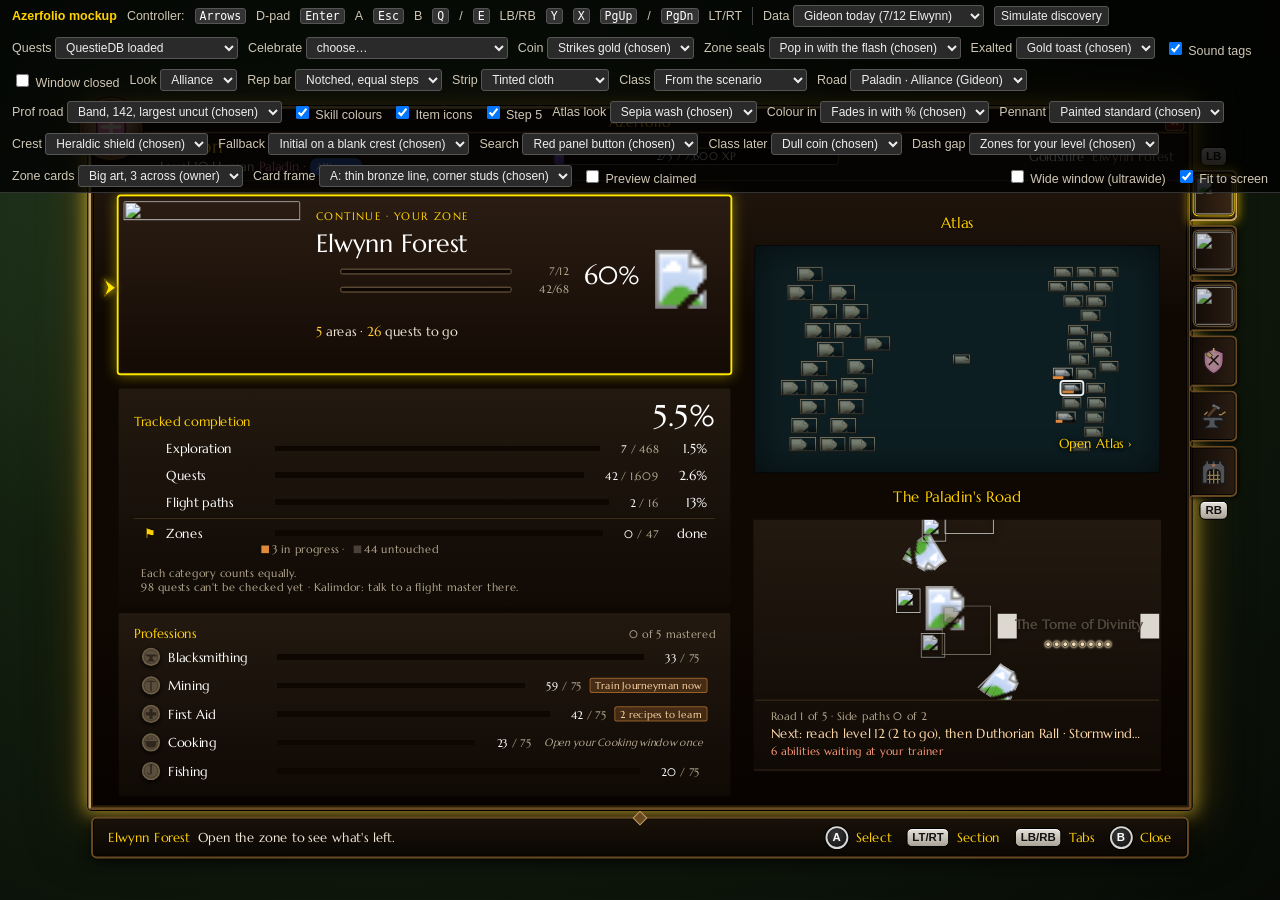
==== commit a650c9e9: "Card frame: owner chose A, the thin bronze line Recorded in mockups/DESIGN.md, the dev bar label and" ====
--- a/mockups/index.html
+++ b/mockups/index.html
@@ -61,7 +61,7 @@
   <label title="Phase 15 step 11: the Class pane's header for a stop you can't start yet">Class later <select id="classLaterSel"><option value="coin">Dull coin (chosen)</option><option value="small">Smaller count</option><option value="before">Before: big count</option></select></label>
   <label title="Phase 15 step 11: the zone dashboard's space under Next up when the zone has no reputation ledger">Dash gap <select id="dashGapSel"><option value="where">Zones for your level (chosen)</option><option value="more">More Next up</option><option value="before">Before: empty</option></select></label>
   <label title="Dungeons round 3: the Zones tab's cards">Zone cards <select id="zoneCardsSel"><option value="big">Big art, 3 across (owner)</option><option value="before">Before</option></select></label>
-  <label title="Dungeons round 3: the art cards' border (stand-ins until the painted frame exists)">Card frame <select id="cardFrameSel"><option value="subtle-a">A: thin bronze line, corner studs</option><option value="subtle-b">B: double gold hairline, diamond knots</option><option value="subtle-c">C: dark iron, bronze corner brackets</option><option value="flourish">Round 3: gilded + flourishes</option><option value="gilded">Gilded frame only</option><option value="none">Plain edge</option></select></label>
+  <label title="Dungeons round 3: the art cards' border (stand-ins until the painted frame exists)">Card frame <select id="cardFrameSel"><option value="subtle-a">A: thin bronze line, corner studs (chosen)</option><option value="subtle-b">B: double gold hairline, diamond knots</option><option value="subtle-c">C: dark iron, bronze corner brackets</option><option value="flourish">Round 3: gilded + flourishes</option><option value="gilded">Gilded frame only</option><option value="none">Plain edge</option></select></label>
   <label><input type="checkbox" id="claimPreview"> Preview claimed</label>
   <span class="right">
     <label><input type="checkbox" id="wideToggle"> Wide window (ultrawide)</label>
